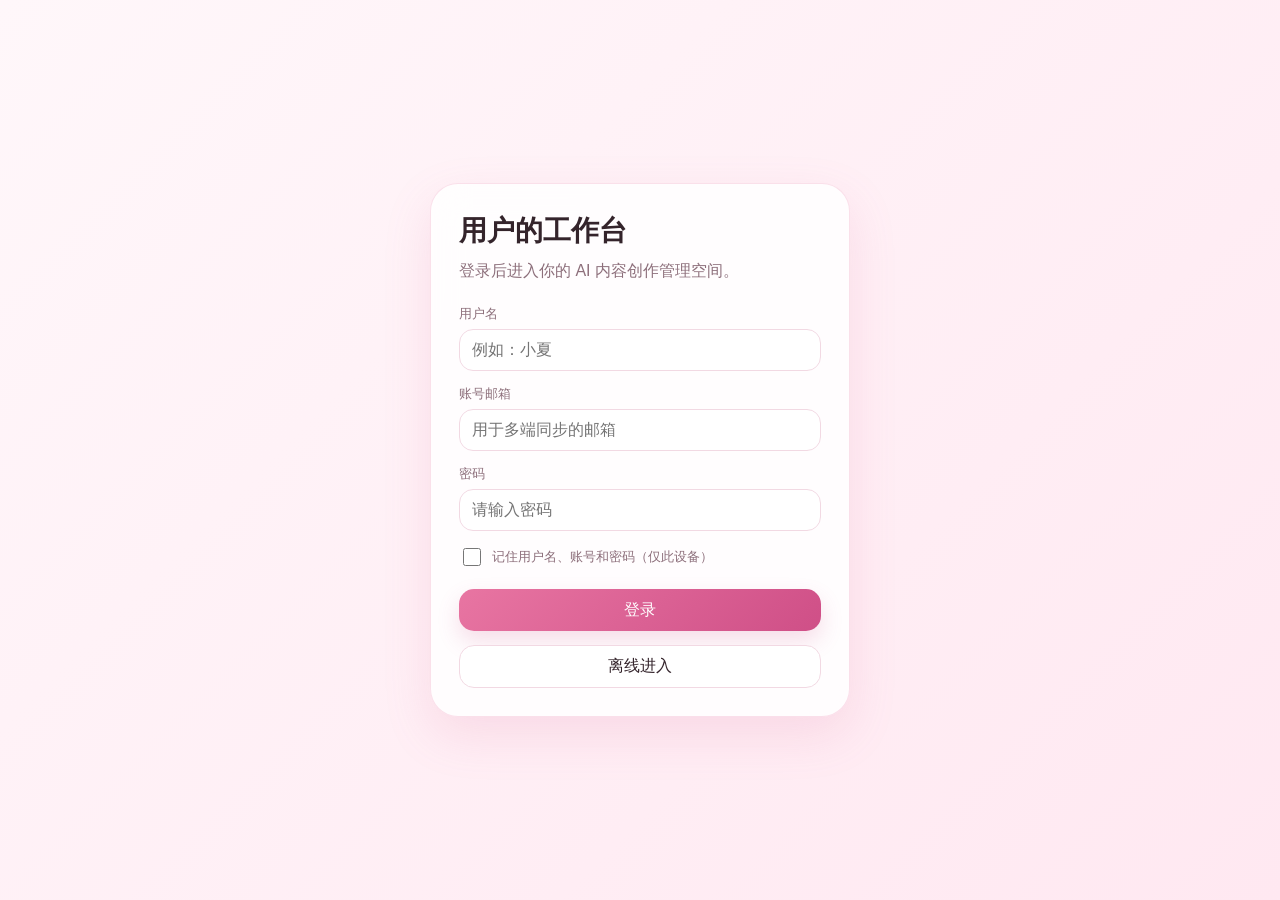
==== AI-Bloger-Mobile-Offline.html @ e4531d2a "Update hero section" ====
<!doctype html>
<html lang="zh-CN">
<head>
  <meta charset="utf-8" />
  <meta name="viewport" content="width=device-width, initial-scale=1" />
  <title>用户的工作台</title>
  <style>
    :root {
      --bg: #fff7fa;
      --panel: #ffffff;
      --ink: #34242b;
      --muted: #8d6f7b;
      --line: #f2d9e3;
      --brand: #e875a2;
      --brand-strong: #cf4f87;
      --soft: #fff0f6;
      --soft-2: #fff8fb;
      --gold: #b98131;
      --shadow: 0 18px 48px rgba(214, 101, 145, .15);
      --radius: 18px;
    }

    * { box-sizing: border-box; }

    body {
      margin: 0;
      min-height: 100vh;
      font-family: -apple-system, BlinkMacSystemFont, "Segoe UI", "PingFang SC", "Microsoft YaHei", sans-serif;
      color: var(--ink);
      background:
        radial-gradient(circle at top left, #ffe1ee 0, transparent 30%),
        linear-gradient(180deg, #fffafc 0%, var(--bg) 100%);
    }

    button, input, textarea, select { font: inherit; }
    button { border: 0; cursor: pointer; }

    .login-screen {
      position: fixed;
      inset: 0;
      z-index: 20;
      display: none;
      place-items: center;
      padding: 20px;
      background: linear-gradient(135deg, #fff7fa, #ffe8f1);
    }

    .login-screen.active { display: grid; }

    .login-card {
      width: min(420px, 100%);
      padding: 28px;
      border: 1px solid rgba(232, 117, 162, .22);
      border-radius: 28px;
      background: rgba(255,255,255,.86);
      box-shadow: var(--shadow);
      backdrop-filter: blur(18px);
    }

    .login-card h1 {
      margin: 0;
      font-size: 28px;
      letter-spacing: 0;
    }

    .login-card p {
      margin: 8px 0 22px;
      color: var(--muted);
      line-height: 1.6;
    }

    .login-form {
      display: grid;
      gap: 14px;
    }

    .app {
      display: grid;
      grid-template-columns: 280px minmax(0, 1fr);
      min-height: 100vh;
    }

    .sidebar {
      position: sticky;
      top: 0;
      height: 100vh;
      padding: 20px 16px;
      background: rgba(255, 255, 255, .86);
      border-right: 1px solid var(--line);
      box-shadow: 12px 0 36px rgba(232, 117, 162, .08);
      display: flex;
      flex-direction: column;
      gap: 18px;
      backdrop-filter: blur(18px);
      z-index: 10;
    }

    .brand {
      padding: 8px 8px 16px;
      border-bottom: 1px solid var(--line);
    }

    .brand h1 {
      margin: 0;
      font-size: 24px;
      line-height: 1.2;
      letter-spacing: 0;
    }

    .brand p {
      margin: 8px 0 0;
      color: var(--muted);
      font-size: 13px;
      line-height: 1.55;
    }

    .mobile-top {
      display: none;
      align-items: center;
      justify-content: space-between;
      gap: 12px;
      padding: 12px 14px;
      border-bottom: 1px solid var(--line);
      background: rgba(255,255,255,.88);
      position: sticky;
      top: 0;
      z-index: 9;
      backdrop-filter: blur(16px);
    }

    .menu-btn {
      width: 42px;
      height: 42px;
      border-radius: 14px;
      background: var(--soft);
      color: var(--brand-strong);
      border: 1px solid var(--line);
      font-size: 20px;
    }

    .nav {
      display: grid;
      gap: 7px;
    }

    .nav button {
      width: 100%;
      min-height: 46px;
      display: grid;
      grid-template-columns: 30px 1fr;
      align-items: center;
      gap: 9px;
      padding: 10px 12px;
      border-radius: 16px;
      background: transparent;
      color: #7a5d68;
      text-align: left;
    }

    .nav button:hover,
    .nav button.active {
      background: #ffeaf3;
      color: var(--brand-strong);
    }

    .icon {
      width: 30px;
      height: 30px;
      display: grid;
      place-items: center;
      border-radius: 12px;
      background: #fff2f7;
      color: var(--brand-strong);
      font-size: 15px;
    }

    .user-panel {
      margin-top: auto;
      padding: 14px;
      border: 1px solid var(--line);
      border-radius: var(--radius);
      background: #fff8fb;
      display: grid;
      gap: 10px;
    }

    .user-name {
      font-weight: 700;
      overflow-wrap: anywhere;
    }

    .user-role {
      color: var(--muted);
      font-size: 12px;
    }

    main {
      min-width: 0;
      padding: 26px;
    }

    .topbar {
      display: flex;
      align-items: center;
      justify-content: space-between;
      gap: 16px;
      margin-bottom: 20px;
    }

    .title h2 {
      margin: 0;
      font-size: 30px;
      line-height: 1.15;
      letter-spacing: 0;
    }

    .title p {
      margin: 8px 0 0;
      color: var(--muted);
      line-height: 1.5;
    }

    .actions {
      display: flex;
      flex-wrap: wrap;
      gap: 8px;
      justify-content: flex-end;
    }

    .btn {
      min-height: 42px;
      padding: 10px 14px;
      border-radius: 15px;
      background: linear-gradient(135deg, var(--brand), var(--brand-strong));
      color: #fff;
      display: inline-flex;
      align-items: center;
      justify-content: center;
      gap: 8px;
      white-space: nowrap;
      box-shadow: 0 10px 22px rgba(207, 79, 135, .18);
    }

    .btn.secondary {
      background: var(--panel);
      color: var(--ink);
      border: 1px solid var(--line);
      box-shadow: none;
    }

    .btn.syncing::before {
      content: "";
      width: 14px;
      height: 14px;
      border: 2px solid rgba(255,255,255,.55);
      border-top-color: #fff;
      border-radius: 50%;
      animation: spin .8s linear infinite;
    }

    @keyframes spin { to { transform: rotate(360deg); } }

    .sync-note {
      color: var(--muted);
      font-size: 12px;
      min-height: 18px;
      width: 100%;
      text-align: right;
    }

    .section { display: none; }
    .section.active { display: block; }

    .grid { display: grid; gap: 16px; }
    .grid.two { grid-template-columns: repeat(2, minmax(0, 1fr)); }
    .grid.three { grid-template-columns: repeat(3, minmax(0, 1fr)); }

    .card {
      background: rgba(255,255,255,.92);
      border: 1px solid var(--line);
      border-radius: var(--radius);
      box-shadow: var(--shadow);
      padding: 18px;
    }

    .card h3 {
      margin: 0 0 14px;
      font-size: 18px;
      line-height: 1.25;
      letter-spacing: 0;
    }

    .tabs {
      display: flex;
      flex-wrap: wrap;
      gap: 8px;
      margin-bottom: 14px;
    }

    .tab {
      min-height: 38px;
      padding: 8px 14px;
      border-radius: 999px;
      background: #fff;
      border: 1px solid var(--line);
      color: var(--muted);
    }

    .tab.active {
      background: #ffe6f0;
      color: var(--brand-strong);
      border-color: #f4bad1;
    }

    label {
      display: block;
      color: var(--muted);
      font-size: 13px;
      margin-bottom: 6px;
    }

    input, textarea, select {
      width: 100%;
      border: 1px solid var(--line);
      border-radius: 14px;
      background: #fff;
      color: var(--ink);
      padding: 11px 12px;
      outline: none;
    }

    textarea {
      min-height: 126px;
      resize: vertical;
      line-height: 1.55;
    }

    input:focus, textarea:focus, select:focus {
      border-color: #e889af;
      box-shadow: 0 0 0 4px rgba(232,117,162,.14);
    }

    .form-row {
      display: grid;
      grid-template-columns: minmax(0, 1.4fr) 150px auto;
      gap: 10px;
      align-items: end;
      margin-bottom: 12px;
    }

    .list {
      display: grid;
      gap: 10px;
      margin-top: 12px;
    }

    .item {
      display: grid;
      grid-template-columns: minmax(0, 1fr) auto auto;
      gap: 10px;
      align-items: center;
      padding: 13px;
      border: 1px solid var(--line);
      border-radius: 16px;
      background: #fff;
    }

    .item strong {
      display: block;
      overflow-wrap: anywhere;
      line-height: 1.35;
    }

    .meta {
      margin-top: 5px;
      color: var(--muted);
      font-size: 12px;
      line-height: 1.45;
      overflow-wrap: anywhere;
    }

    .badge {
      display: inline-flex;
      align-items: center;
      min-height: 28px;
      padding: 5px 10px;
      border-radius: 999px;
      background: var(--soft);
      color: var(--brand-strong);
      font-size: 12px;
      white-space: nowrap;
    }

    .badge.gold {
      background: #fff6e4;
      color: var(--gold);
    }

    .mini {
      width: 36px;
      height: 36px;
      border-radius: 13px;
      background: #fff4f8;
      color: var(--brand-strong);
      border: 1px solid var(--line);
    }

    .idea-board {
      display: grid;
      grid-template-columns: 1.1fr .9fr;
      gap: 16px;
    }

    .source-grid {
      display: grid;
      grid-template-columns: repeat(4, minmax(0, 1fr));
      gap: 10px;
    }

    .source-grid .field-wide { grid-column: span 2; }

    .empty {
      padding: 18px;
      border: 1px dashed #edbad0;
      border-radius: 16px;
      color: var(--muted);
      background: #fffafd;
      text-align: center;
      line-height: 1.5;
    }

    .stats {
      display: grid;
      grid-template-columns: repeat(4, minmax(0, 1fr));
      gap: 12px;
      margin-bottom: 16px;
    }

    .stat {
      padding: 16px;
      border-radius: var(--radius);
      background: #fff;
      border: 1px solid var(--line);
      box-shadow: 0 10px 24px rgba(232, 117, 162, .09);
    }

    .stat b {
      display: block;
      font-size: 28px;
      line-height: 1;
      margin-bottom: 7px;
      color: var(--brand-strong);
    }

    .stat span {
      color: var(--muted);
      font-size: 13px;
    }

    .hidden-file { display: none; }
    .overlay { display: none; }

    .editor-actions {
      display: flex;
      gap: 10px;
      align-items: end;
      margin-top: 10px;
      flex-wrap: wrap;
    }

    .editor-actions > div { min-width: 180px; flex: 1; }
    .editor-actions .btn { flex: 0 0 auto; }

    .history-panel {
      margin-top: 14px;
      padding-top: 14px;
      border-top: 1px solid var(--line);
    }

    .history-panel summary {
      cursor: pointer;
      color: var(--brand-strong);
      font-weight: 700;
    }

    .history-content {
      margin-top: 10px;
      white-space: pre-wrap;
      color: var(--ink);
      line-height: 1.55;
    }

    .remember-row {
      display: flex;
      align-items: center;
      gap: 8px;
      color: var(--muted);
      font-size: 13px;
    }

    .remember-row input { width: 18px; height: 18px; }

    @media (max-width: 920px) {
      .app { display: block; }
      .mobile-top { display: flex; }
      .sidebar {
        position: fixed;
        left: 0;
        top: 0;
        width: min(320px, 86vw);
        transform: translateX(-105%);
        transition: transform .22s ease;
      }
      body.nav-open .sidebar { transform: translateX(0); }
      .overlay {
        display: none;
        position: fixed;
        inset: 0;
        background: rgba(52,36,43,.24);
        z-index: 8;
      }
      body.nav-open .overlay { display: block; }
      main { padding: 18px 14px 30px; }
      .topbar, .idea-board { display: grid; }
      .actions { justify-content: start; }
      .sync-note { text-align: left; }
      .grid.two, .grid.three, .stats, .source-grid { grid-template-columns: 1fr; }
      .source-grid .field-wide { grid-column: auto; }
      .form-row { grid-template-columns: 1fr; }
      .item { grid-template-columns: 1fr; }
      .title h2 { font-size: 25px; }
    }
  </style>
</head>
<body>
  <div class="login-screen" id="loginScreen">
    <form class="login-card" id="loginForm">
      <h1>用户的工作台</h1>
      <p>登录后进入你的 AI 内容创作管理空间。</p>
      <div class="login-form">
        <div><label for="loginName">用户名</label><input id="loginName" required placeholder="例如：小夏" /></div>
        <div><label for="loginAccount">账号邮箱</label><input id="loginAccount" type="email" required placeholder="用于多端同步的邮箱" /></div>
        <div><label for="loginPassword">密码</label><input id="loginPassword" type="password" required placeholder="请输入密码" /></div>
        <label class="remember-row"><input id="rememberLogin" type="checkbox" />记住用户名、账号和密码（仅此设备）</label>
        <button class="btn" type="submit">登录</button>
        <button class="btn secondary" id="offlineLoginBtn" type="button">离线进入</button>
      </div>
    </form>
  </div>

  <div class="mobile-top">
    <button class="menu-btn" id="menuBtn" aria-label="打开菜单">☰</button>
    <strong>用户的工作台</strong>
    <button class="btn secondary" id="mobileSyncBtn">同步</button>
  </div>
  <div class="overlay" id="overlay"></div>

  <div class="app">
    <aside class="sidebar">
      <div class="brand">
        <h1>用户的工作台</h1>
        <p>选题、计划、写作、复盘和技能沉淀，集中在一个清爽空间。</p>
      </div>
      <nav class="nav" aria-label="主菜单">
        <button class="active" data-section="dashboard"><span class="icon">⌂</span><span>今日总览</span></button>
        <button data-section="plan"><span class="icon">✓</span><span>任务计划</span></button>
        <button data-section="skills"><span class="icon">◇</span><span>Skills 管理</span></button>
        <button data-section="admin"><span class="icon">⚙</span><span>后台管理</span></button>
        <button data-section="entries"><span class="icon">↗</span><span>全部入口</span></button>
        <button data-section="topics"><span class="icon">◎</span><span>选题合集库</span></button>
        <button data-section="studio"><span class="icon">✎</span><span>写作室</span></button>
        <button data-section="review"><span class="icon">↺</span><span>经验复盘</span></button>
      </nav>
      <div class="user-panel">
        <div>
          <div class="user-name" id="sidebarUserName">用户</div>
          <div class="user-role">用户</div>
        </div>
        <button class="btn secondary" id="logoutBtn">退出登录</button>
      </div>
    </aside>

    <main>
      <div class="topbar">
        <div class="title">
          <h2 id="page-title">今日总览</h2>
          <p id="page-subtitle">你的 AI 内容生产指挥台：从灵感到发布，再到复盘。</p>
        </div>
        <div class="actions">
          <button class="btn" id="syncBtn">同步</button>
          <button class="btn secondary" id="exportBtn">导出数据</button>
          <button class="btn secondary" id="importBtn">导入数据</button>
          <input class="hidden-file" id="importFile" type="file" accept="application/json" />
          <div class="sync-note" id="syncNote"></div>
        </div>
      </div>

      <section class="section active" id="dashboard">
        <div class="stats">
          <div class="stat"><b id="statTasks">0</b><span>任务</span></div>
          <div class="stat"><b id="statTopics">0</b><span>选题</span></div>
          <div class="stat"><b id="statSkills">0</b><span>Skills</span></div>
          <div class="stat"><b id="statEntries">0</b><span>入口</span></div>
        </div>
        <div class="grid two">
          <div class="card">
            <h3>今天先抓什么</h3>
            <textarea data-store="todayFocus" placeholder="例如：刷 X / Reddit / YouTube 的 AI 爆款，筛 3 个中文化角度，写 1 条短视频脚本。"></textarea>
            <div class="editor-actions"><div><label for="todayFocusDate">日期</label><input id="todayFocusDate" type="date" /></div><button class="btn" data-save-history="todayFocus">保存今日记录</button></div>
            <div class="history-panel"><strong>历史记录</strong><div class="list" id="todayFocusHistory"></div></div>
          </div>
          <div class="card">
            <h3>新增入口模块</h3>
            <div class="list">
              <div class="item"><strong>素材版权与来源记录</strong><span class="badge">已加入</span></div>
              <div class="item"><strong>发布日历与平台适配</strong><span class="badge">已加入</span></div>
              <div class="item"><strong>账号数据看板</strong><span class="badge">已加入</span></div>
              <div class="item"><strong>Prompt / 模板库</strong><span class="badge gold">已加入</span></div>
              <div class="item"><strong>选题评分机制</strong><span class="badge gold">已加入</span></div>
            </div>
          </div>
        </div>
      </section>

      <section class="section" id="plan">
        <div class="tabs" data-tabs="planTabs">
          <button class="tab active" data-tab="plans">我的计划</button>
          <button class="tab" data-tab="tasks">任务管理</button>
        </div>
        <div data-tab-panel="plans">
          <div class="grid three">
            <div class="card"><h3>日计划</h3><textarea data-store="planDay" placeholder="今天必须完成的 1-3 件事"></textarea><div class="editor-actions"><div><label>计划日期</label><input id="planDayDate" type="date" /></div><button class="btn" data-save-history="planDay">保存</button></div></div>
            <div class="card"><h3>周计划</h3><textarea data-store="planWeek" placeholder="本周选题、拍摄、发布、复盘安排"></textarea><div class="editor-actions"><div><label>开始日期</label><input id="planWeekStart" type="date" /></div><div><label>结束日期</label><input id="planWeekEnd" type="date" /></div><button class="btn" data-save-history="planWeek">保存</button></div></div>
            <div class="card"><h3>月计划</h3><textarea data-store="planMonth" placeholder="本月内容主题、增长目标、学习目标"></textarea><div class="editor-actions"><div><label>计划月份</label><input id="planMonthDate" type="month" /></div><button class="btn" data-save-history="planMonth">保存</button></div></div>
            <div class="card"><h3>季度计划</h3><textarea data-store="planQuarter" placeholder="季度栏目、商业化、能力建设"></textarea><div class="editor-actions"><div><label>开始日期</label><input id="planQuarterStart" type="date" /></div><div><label>结束日期</label><input id="planQuarterEnd" type="date" /></div><button class="btn" data-save-history="planQuarter">保存</button></div></div>
            <div class="card"><h3>年计划</h3><textarea data-store="planYear" placeholder="年度定位、作品数量、账号目标"></textarea><div class="editor-actions"><div><label>计划年份</label><input id="planYearDate" type="number" min="2020" max="2100" /></div><button class="btn" data-save-history="planYear">保存</button></div></div>
          </div>
          <div class="card" style="margin-top:16px"><h3>计划历史记录</h3><div class="list" id="planHistory"></div></div>
        </div>
        <div data-tab-panel="tasks" hidden>
          <div class="card">
            <h3>新增任务</h3>
            <div class="form-row">
              <div><label for="taskText">任务内容</label><input id="taskText" placeholder="例如：整理 Claude Code 爆款视频的中文脚本" /></div>
              <div><label for="taskStatus">状态</label><select id="taskStatus"><option>待办</option><option>进行中</option><option>已完成</option></select></div>
              <button class="btn" id="addTask">添加</button>
            </div>
            <div class="list" id="taskList"></div>
          </div>
        </div>
      </section>

      <section class="section" id="skills">
        <div class="card">
          <h3>Skills 管理</h3>
          <div class="form-row">
            <div><label for="skillName">Skill 名称</label><input id="skillName" placeholder="例如：爆款选题分析 Skill" /></div>
            <div><label for="skillType">来源</label><select id="skillType"><option>自制</option><option>他人</option><option>待研究</option></select></div>
            <button class="btn" id="addSkill">记录</button>
          </div>
          <textarea id="skillNote" placeholder="用途、触发场景、链接、版本、需要改进的地方"></textarea>
          <div class="list" id="skillList"></div>
        </div>
      </section>

      <section class="section" id="admin">
        <div class="grid two">
          <div class="card"><h3>后台管理</h3><textarea data-store="adminNotes" placeholder="账号定位、栏目结构、SOP、团队分工、素材路径、常用工具等。"></textarea><div class="editor-actions"><div><label>记录日期</label><input id="adminNotesDate" type="date" /></div><button class="btn" data-save-history="adminNotes">保存记录</button></div></div>
          <div class="card"><h3>平台档案</h3><textarea data-store="platformProfile" placeholder="抖音：标题风格、封面规则、发布时间；小红书：笔记结构、标签、评论区策略。"></textarea><div class="editor-actions"><div><label>记录日期</label><input id="platformProfileDate" type="date" /></div><button class="btn" data-save-history="platformProfile">保存记录</button></div></div>
        </div>
        <div class="card" style="margin-top:16px"><h3>后台管理历史</h3><div class="list" id="adminHistory"></div></div>
      </section>

      <section class="section" id="entries">
        <div class="card">
          <h3>全部入口</h3>
          <div class="form-row">
            <div><label for="entryName">入口名称</label><input id="entryName" placeholder="例如：YouTube 选题池" /></div>
            <div><label for="entryUrl">链接或位置</label><input id="entryUrl" placeholder="https:// 或本地路径" /></div>
            <button class="btn" id="addEntry">添加</button>
          </div>
          <div class="list" id="entryList"></div>
        </div>
      </section>

      <section class="section" id="topics">
        <div class="card">
          <h3>选题合集库</h3>
          <div class="source-grid">
            <div><label for="topicPlatform">平台</label><select id="topicPlatform"><option>X</option><option>Reddit</option><option>YouTube</option><option>其他</option></select></div>
            <div class="field-wide"><label for="topicTitle">选题标题</label><input id="topicTitle" placeholder="例如：某 AI Agent 工具爆火的真实原因" /></div>
            <div><label for="topicHeat">热度</label><select id="topicHeat"><option>高</option><option>中</option><option>低</option></select></div>
            <div class="field-wide"><label for="topicLink">来源链接</label><input id="topicLink" placeholder="原视频、帖子或评论区链接" /></div>
            <div class="field-wide"><label for="topicAngle">中文化角度</label><input id="topicAngle" placeholder="给中文用户的解释、案例或观点" /></div>
          </div>
          <div style="margin-top:12px"><button class="btn" id="addTopic">收入选题库</button></div>
          <div class="list" id="topicList"></div>
        </div>
      </section>

      <section class="section" id="studio">
        <div class="idea-board">
          <div class="card"><h3>写作室</h3><textarea data-store="writingRoom" placeholder="写下你的观点、脚本草稿、标题、开头 3 秒钩子、评论区引导。"></textarea><div class="editor-actions"><div><label>标题</label><input id="writingRoomTitle" placeholder="这篇内容的标题" /></div><div><label>日期</label><input id="writingRoomDate" type="date" /></div><button class="btn" data-save-history="writingRoom">保存文章</button></div></div>
          <div class="card"><h3>脚本结构</h3><textarea data-store="scriptTemplate" placeholder="钩子：&#10;背景：&#10;核心解释：&#10;中文用户案例：&#10;结尾行动："></textarea><div class="editor-actions"><div><label>标题</label><input id="scriptTemplateTitle" placeholder="脚本名称" /></div><div><label>日期</label><input id="scriptTemplateDate" type="date" /></div><button class="btn" data-save-history="scriptTemplate">保存脚本</button></div></div>
        </div>
        <div class="card" style="margin-top:16px"><h3>写作历史</h3><div class="list" id="studioHistory"></div></div>
      </section>

      <section class="section" id="review">
        <div class="grid two">
          <div class="card"><h3>经验复盘</h3><textarea data-store="reviewNotes" placeholder="哪些选题爆了？为什么？哪些翻译/改写方式更适合中文平台？"></textarea></div>
          <div class="card"><h3>下次优化</h3><textarea data-store="nextActions" placeholder="保留什么、停止什么、尝试什么。"></textarea></div>
        </div>
      </section>
    </main>
  </div>

  <script>
    const STORAGE_KEY = "ai_creator_workbench_v2";
    const OLD_STORAGE_KEY = "ai_creator_workbench_v1";
    const REMEMBER_LOGIN_KEY = "ai_creator_workbench_login";
    const SUPABASE_URL = "https://luqvozkjtutrrjyseuoe.supabase.co";
    const SUPABASE_ANON_KEY = "eyJhbGciOiJIUzI1NiIsInR5cCI6IkpXVCJ9.eyJpc3MiOiJzdXBhYmFzZSIsInJlZiI6Imx1cXZvemtqdHV0cnJqeXNldW9lIiwicm9sZSI6ImFub24iLCJpYXQiOjE3ODI5MjE3MjcsImV4cCI6MjA5ODQ5NzcyN30.HwnqOriQun1J7sNVPqkiCSJdsBqUh-AVgHml-hWjWd0";
    const SUPABASE_TABLE = "workbench_sync";
    const defaultEntries = [
      { name: "素材版权与来源记录", url: "入口：记录原始链接、作者、发布时间、授权状态" },
      { name: "发布日历与平台适配", url: "入口：管理抖音 / 小红书标题、封面、标签、发布时间" },
      { name: "账号数据看板", url: "入口：记录播放、完播、点赞、收藏、评论、转粉" },
      { name: "Prompt / 模板库", url: "入口：沉淀翻译、总结、脚本、标题、评论区模板" },
      { name: "选题评分机制", url: "入口：按热度、时效、中文价值、可视化难度评分" }
    ];
    const initialState = {
      user: null,
      lists: { tasks: [], skills: [], entries: [], topics: [], history: [] },
      fields: {}
    };
    let state = loadState();
    seedDefaultEntries();

    const pageMeta = {
      dashboard: ["今日总览", "你的 AI 内容生产指挥台：从灵感到发布，再到复盘。"],
      plan: ["任务计划", "拆解日、周、月、季度、年度目标，并跟踪每条任务状态。"],
      skills: ["Skills 管理", "记录自制和外部 Skills，沉淀你的个人 AI 工作流。"],
      admin: ["后台管理", "管理账号定位、平台档案、SOP 和常用后台信息。"],
      entries: ["全部入口", "把未来新增页面、工具、资料入口集中归档。"],
      topics: ["选题合集库", "收集 X、Reddit、YouTube 上的 AI 爆款内容和中文化角度。"],
      studio: ["写作室", "放下你的想法、脚本、标题和短视频表达结构。"],
      review: ["经验复盘", "把发布后的数据、经验和下一步动作沉淀下来。"]
    };

    function loadState() {
      try {
        const next = JSON.parse(localStorage.getItem(STORAGE_KEY) || localStorage.getItem(OLD_STORAGE_KEY));
        return normalizeState(next || structuredClone(initialState));
      } catch {
        return structuredClone(initialState);
      }
    }

    function normalizeState(next) {
      return {
        user: next.user || null,
        lists: {
          tasks: next.lists?.tasks || [],
          skills: next.lists?.skills || [],
          entries: next.lists?.entries || [],
          topics: next.lists?.topics || [],
          history: next.lists?.history || []
        },
        fields: next.fields || {}
      };
    }

    function saveState() {
      localStorage.setItem(STORAGE_KEY, JSON.stringify(state));
      renderStats();
    }

    function seedDefaultEntries() {
      const existing = new Set(state.lists.entries.map(item => item.name));
      defaultEntries.forEach(item => {
        if (!existing.has(item.name)) {
          state.lists.entries.push({ id: crypto.randomUUID(), createdAt: "系统默认入口", ...item, pinned: true });
        }
      });
      saveState();
    }

    function stamp() {
      return new Date().toLocaleString("zh-CN", { hour12: false });
    }

    function escapeHtml(value) {
      return String(value || "").replace(/[&<>"']/g, char => ({
        "&": "&amp;", "<": "&lt;", ">": "&gt;", '"': "&quot;", "'": "&#039;"
      }[char]));
    }

    async function sha256(value) {
      const bytes = new TextEncoder().encode(value);
      const hashBuffer = await crypto.subtle.digest("SHA-256", bytes);
      return Array.from(new Uint8Array(hashBuffer)).map(byte => byte.toString(16).padStart(2, "0")).join("");
    }

    function cloudConfigured() {
      return Boolean(SUPABASE_URL && SUPABASE_ANON_KEY && !SUPABASE_URL.includes("你的") && !SUPABASE_ANON_KEY.includes("你的"));
    }

    function cloudHeaders(extra = {}, accessToken = state.user?.accessToken) {
      return {
        apikey: SUPABASE_ANON_KEY,
        Authorization: `Bearer ${accessToken || SUPABASE_ANON_KEY}`,
        "Content-Type": "application/json",
        ...extra
      };
    }

    function setSyncLoading(isLoading, text) {
      const syncButtons = [document.getElementById("syncBtn"), document.getElementById("mobileSyncBtn")];
      syncButtons.forEach(item => item.classList.toggle("syncing", isLoading));
      document.getElementById("syncNote").textContent = text || "";
    }

    function supabaseBaseUrl() {
      return SUPABASE_URL.replace(/\/(?:rest|auth)\/v1\/?$/i, "").replace(/\/$/, "");
    }

    function syncUrl(query = "") {
      return `${supabaseBaseUrl()}/rest/v1/${SUPABASE_TABLE}${query}`;
    }

    function authUrl(path) {
      return `${supabaseBaseUrl()}/auth/v1/${path}`;
    }

    async function authenticateUser(name, account, password) {
      const email = account.trim();
      const signIn = await fetch(authUrl("token?grant_type=password"), {
        method: "POST",
        headers: cloudHeaders({}, SUPABASE_ANON_KEY),
        body: JSON.stringify({ email, password })
      });
      if (signIn.ok) return await signIn.json();

      const signUp = await fetch(authUrl("signup"), {
        method: "POST",
        headers: cloudHeaders({}, SUPABASE_ANON_KEY),
        body: JSON.stringify({ email, password, data: { name } })
      });
      if (!signUp.ok) throw new Error(await signUp.text());
      const created = await signUp.json();
      if (created.access_token) return created;
      throw new Error("账号已创建，但 Supabase 当前要求邮箱验证。请验证邮箱后重新登录，或在 Supabase 关闭 Confirm email。");
    }

    async function pullCloudData(options = {}) {
      if (!cloudConfigured()) {
        setSyncLoading(false, "云端未配置：请先在 HTML 中填写 Supabase URL 和 anon key");
        return false;
      }
      if (!state.user?.userId || !state.user?.accessToken) {
        setSyncLoading(false, "请用账号和密码重新登录后再同步");
        return false;
      }
      if (!options.silent) setSyncLoading(true, "正在从云端读取...");
      try {
        const response = await fetch(syncUrl(`?user_id=eq.${encodeURIComponent(state.user.userId)}&select=data,updated_at&limit=1`), {
          headers: cloudHeaders()
        });
        if (!response.ok) throw new Error(await response.text());
        const rows = await response.json();
        if (rows.length && rows[0].data) {
          const currentUser = state.user;
          state = normalizeState(rows[0].data);
          state.user = currentUser;
          seedDefaultEntries();
          saveState();
          document.querySelectorAll("[data-store]").forEach(field => { field.value = state.fields[field.dataset.store] || ""; });
          renderAllLists();
          renderUser();
          setSyncLoading(false, `已读取云端数据：${stamp()}`);
          return true;
        }
        setSyncLoading(false, "云端暂无数据，先在本机编辑后点击同步");
        return false;
      } catch (error) {
        setSyncLoading(false, "云端读取失败，请检查 Supabase 配置和网络");
        console.error(error);
        return false;
      }
    }

    async function pushCloudData() {
      if (!cloudConfigured()) {
        setSyncLoading(false, "云端未配置：请先在 HTML 中填写 Supabase URL 和 anon key");
        return false;
      }
      if (!state.user?.userId || !state.user?.accessToken) {
        setSyncLoading(false, "请用账号和密码重新登录后再同步");
        return false;
      }
      setSyncLoading(true, "正在同步到云端...");
      try {
        const payload = {
          user_id: state.user.userId,
          account: state.user.account,
          user_name: state.user.name,
          data: state,
          updated_at: new Date().toISOString()
        };
        const response = await fetch(syncUrl(), {
          method: "POST",
          headers: cloudHeaders({ Prefer: "resolution=merge-duplicates,return=minimal" }),
          body: JSON.stringify(payload)
        });
        if (!response.ok) throw new Error(await response.text());
        setSyncLoading(false, `已同步到云端：${stamp()}`);
        return true;
      } catch (error) {
        setSyncLoading(false, "云端同步失败，请检查 Supabase 配置和数据表");
        console.error(error);
        return false;
      }
    }

    function bindLogin() {
      const loginScreen = document.getElementById("loginScreen");
      try {
        const remembered = JSON.parse(localStorage.getItem(REMEMBER_LOGIN_KEY) || "null");
        if (remembered) {
          document.getElementById("loginName").value = remembered.name || "";
          document.getElementById("loginAccount").value = remembered.account || "";
          document.getElementById("loginPassword").value = remembered.password || "";
          document.getElementById("rememberLogin").checked = true;
        }
      } catch {}
      if (!state.user) loginScreen.classList.add("active");
      document.getElementById("loginForm").addEventListener("submit", async event => {
        event.preventDefault();
        const name = document.getElementById("loginName").value.trim();
        const account = document.getElementById("loginAccount").value.trim();
        const password = document.getElementById("loginPassword").value;
        const remember = document.getElementById("rememberLogin").checked;
        if (!cloudConfigured()) {
          setSyncLoading(false, "云端未配置：请先在 HTML 中填写 Supabase URL 和 anon key");
          return;
        }
        setSyncLoading(true, "正在登录云端账号...");
        try {
          const session = await authenticateUser(name, account, password);
          if (remember) {
            localStorage.setItem(REMEMBER_LOGIN_KEY, JSON.stringify({ name, account, password }));
          } else {
            localStorage.removeItem(REMEMBER_LOGIN_KEY);
          }
          state.user = {
            name,
            account,
            userId: session.user.id,
            accessToken: session.access_token,
            refreshToken: session.refresh_token || ""
          };
          saveState();
          renderUser();
          loginScreen.classList.remove("active");
          await pullCloudData();
        } catch (error) {
          setSyncLoading(false, "登录失败：请检查 Supabase 配置、邮箱账号和密码");
          alert(error.message || "登录失败");
          console.error(error);
        }
      });
      document.getElementById("offlineLoginBtn").addEventListener("click", () => {
        const name = document.getElementById("loginName").value.trim() || "用户";
        state.user = { name, account: "离线模式", offline: true };
        saveState();
        renderUser();
        loginScreen.classList.remove("active");
        setSyncLoading(false, "当前为离线模式，数据仅保存在这台设备上");
      });
      document.getElementById("logoutBtn").addEventListener("click", () => {
        state.user = null;
        saveState();
        renderUser();
        loginScreen.classList.add("active");
      });
    }

    function renderUser() {
      document.getElementById("sidebarUserName").textContent = state.user?.name || "用户";
    }

    function bindNavigation() {
      document.querySelectorAll(".nav button").forEach(button => {
        button.addEventListener("click", () => {
          const id = button.dataset.section;
          document.querySelectorAll(".nav button").forEach(item => item.classList.toggle("active", item === button));
          document.querySelectorAll(".section").forEach(section => section.classList.toggle("active", section.id === id));
          document.getElementById("page-title").textContent = pageMeta[id][0];
          document.getElementById("page-subtitle").textContent = pageMeta[id][1];
          document.body.classList.remove("nav-open");
        });
      });
      document.getElementById("menuBtn").addEventListener("click", () => document.body.classList.add("nav-open"));
      document.getElementById("overlay").addEventListener("click", () => document.body.classList.remove("nav-open"));
    }

    function bindTabs() {
      document.querySelectorAll("[data-tabs] .tab").forEach(tab => {
        tab.addEventListener("click", () => {
          const parent = tab.closest("[data-tabs]");
          parent.querySelectorAll(".tab").forEach(item => item.classList.toggle("active", item === tab));
          document.querySelectorAll("[data-tab-panel]").forEach(panel => {
            panel.hidden = panel.dataset.tabPanel !== tab.dataset.tab;
          });
        });
      });
    }

    function bindStoredFields() {
      document.querySelectorAll("[data-store]").forEach(field => {
        field.value = state.fields[field.dataset.store] || "";
        field.addEventListener("input", () => {
          state.fields[field.dataset.store] = field.value;
          saveState();
        });
      });
    }

    const historyConfig = {
      todayFocus: { title: "今天先抓什么", group: "today", dateIds: ["todayFocusDate"] },
      planDay: { title: "日计划", group: "plan", dateIds: ["planDayDate"] },
      planWeek: { title: "周计划", group: "plan", dateIds: ["planWeekStart", "planWeekEnd"] },
      planMonth: { title: "月计划", group: "plan", dateIds: ["planMonthDate"] },
      planQuarter: { title: "季度计划", group: "plan", dateIds: ["planQuarterStart", "planQuarterEnd"] },
      planYear: { title: "年计划", group: "plan", dateIds: ["planYearDate"] },
      adminNotes: { title: "后台管理", group: "admin", dateIds: ["adminNotesDate"] },
      platformProfile: { title: "平台档案", group: "admin", dateIds: ["platformProfileDate"] },
      writingRoom: { title: "写作室", group: "studio", dateIds: ["writingRoomDate"], titleId: "writingRoomTitle" },
      scriptTemplate: { title: "脚本结构", group: "studio", dateIds: ["scriptTemplateDate"], titleId: "scriptTemplateTitle" }
    };

    function localDate() {
      const now = new Date();
      return `${now.getFullYear()}-${String(now.getMonth() + 1).padStart(2, "0")}-${String(now.getDate()).padStart(2, "0")}`;
    }

    function initializeDateFields() {
      document.querySelectorAll('input[type="date"]').forEach(input => { if (!input.value) input.value = localDate(); });
      const month = document.getElementById("planMonthDate");
      if (month && !month.value) month.value = localDate().slice(0, 7);
      const year = document.getElementById("planYearDate");
      if (year && !year.value) year.value = new Date().getFullYear();
    }

    function saveHistory(key) {
      const config = historyConfig[key];
      const content = (state.fields[key] || "").trim();
      if (!content) return alert("请先写下内容再保存。");
      const dates = config.dateIds.map(id => document.getElementById(id)?.value).filter(Boolean);
      if (!dates.length) return alert("请先选择日期。");
      const customTitle = config.titleId ? document.getElementById(config.titleId).value.trim() : "";
      state.lists.history.unshift({
        id: crypto.randomUUID(), key, group: config.group,
        title: customTitle || config.title,
        period: dates.join(" 至 "), content, createdAt: stamp()
      });
      saveState();
      renderHistory();
    }

    function removeHistory(id) {
      state.lists.history = state.lists.history.filter(item => item.id !== id);
      saveState();
      renderHistory();
    }

    function historyMarkup(group) {
      const items = state.lists.history.filter(item => item.group === group);
      return items.length ? items.map(item => `
        <details class="item">
          <summary><strong>${escapeHtml(item.title)}</strong><div class="meta">日期：${escapeHtml(item.period)} · 保存于 ${escapeHtml(item.createdAt)}</div></summary>
          <div class="history-content">${escapeHtml(item.content)}</div>
          <button class="mini" title="删除历史记录" onclick="removeHistory('${item.id}')">×</button>
        </details>`).join("") : `<div class="empty">还没有保存过历史记录。</div>`;
    }

    function renderHistory() {
      document.getElementById("todayFocusHistory").innerHTML = historyMarkup("today");
      document.getElementById("planHistory").innerHTML = historyMarkup("plan");
      document.getElementById("adminHistory").innerHTML = historyMarkup("admin");
      document.getElementById("studioHistory").innerHTML = historyMarkup("studio");
    }

    function bindHistory() {
      document.querySelectorAll("[data-save-history]").forEach(button => {
        button.addEventListener("click", () => saveHistory(button.dataset.saveHistory));
      });
      initializeDateFields();
    }

    function addListItem(listName, item) {
      state.lists[listName].unshift({ id: crypto.randomUUID(), createdAt: stamp(), ...item });
      saveState();
      renderAllLists();
    }

    function removeListItem(listName, id) {
      state.lists[listName] = state.lists[listName].filter(item => item.id !== id);
      seedDefaultEntries();
      saveState();
      renderAllLists();
    }

    function updateTaskStatus(id, status) {
      const task = state.lists.tasks.find(item => item.id === id);
      if (task) task.status = status;
      saveState();
      renderTasks();
    }

    function renderTasks() {
      const target = document.getElementById("taskList");
      const items = state.lists.tasks;
      target.innerHTML = items.length ? items.map(item => `
        <div class="item">
          <div><strong>${escapeHtml(item.text)}</strong><div class="meta">创建于 ${escapeHtml(item.createdAt)}</div></div>
          <select aria-label="任务状态" onchange="updateTaskStatus('${item.id}', this.value)">
            ${["待办", "进行中", "已完成"].map(status => `<option ${status === item.status ? "selected" : ""}>${status}</option>`).join("")}
          </select>
          <button class="mini" title="删除" onclick="removeListItem('tasks','${item.id}')">×</button>
        </div>`).join("") : `<div class="empty">还没有任务，先写下今天最关键的一条。</div>`;
    }

    function renderSkills() {
      const target = document.getElementById("skillList");
      const items = state.lists.skills;
      target.innerHTML = items.length ? items.map(item => `
        <div class="item">
          <div><strong>${escapeHtml(item.name)}</strong><div class="meta">${escapeHtml(item.note || "暂无备注")} · ${escapeHtml(item.createdAt)}</div></div>
          <span class="badge">${escapeHtml(item.type)}</span>
          <button class="mini" title="删除" onclick="removeListItem('skills','${item.id}')">×</button>
        </div>`).join("") : `<div class="empty">记录你自制或收藏的 Skill，之后会变成个人能力库。</div>`;
    }

    function renderEntries() {
      const target = document.getElementById("entryList");
      const items = state.lists.entries;
      target.innerHTML = items.length ? items.map(item => `
        <div class="item">
          <div><strong>${escapeHtml(item.name)}</strong><div class="meta">${escapeHtml(item.url)} · ${escapeHtml(item.createdAt)}</div></div>
          <span class="badge ${item.pinned ? "gold" : ""}">${item.pinned ? "默认入口" : "入口"}</span>
          <button class="mini" title="删除" onclick="removeListItem('entries','${item.id}')">×</button>
        </div>`).join("") : `<div class="empty">这里会成为你所有工具、页面、资料的总目录。</div>`;
    }

    function renderTopics() {
      const target = document.getElementById("topicList");
      const items = state.lists.topics;
      target.innerHTML = items.length ? items.map(item => `
        <div class="item">
          <div>
            <strong>${escapeHtml(item.title)}</strong>
            <div class="meta">${escapeHtml(item.platform)} · 热度 ${escapeHtml(item.heat)} · ${escapeHtml(item.angle || "未写中文化角度")}</div>
            <div class="meta">${escapeHtml(item.link || "未填来源链接")} · ${escapeHtml(item.createdAt)}</div>
          </div>
          <span class="badge gold">${escapeHtml(item.heat)}</span>
          <button class="mini" title="删除" onclick="removeListItem('topics','${item.id}')">×</button>
        </div>`).join("") : `<div class="empty">把 X、Reddit、YouTube 的爆款 AI 内容先收进来，再判断能否中文化。</div>`;
    }

    function renderAllLists() {
      renderTasks();
      renderSkills();
      renderEntries();
      renderTopics();
      renderHistory();
      renderStats();
    }

    function renderStats() {
      document.getElementById("statTasks").textContent = state.lists.tasks.length;
      document.getElementById("statTopics").textContent = state.lists.topics.length;
      document.getElementById("statSkills").textContent = state.lists.skills.length;
      document.getElementById("statEntries").textContent = state.lists.entries.length;
    }

    function bindForms() {
      document.getElementById("addTask").addEventListener("click", () => {
        const text = document.getElementById("taskText").value.trim();
        if (!text) return;
        addListItem("tasks", { text, status: document.getElementById("taskStatus").value });
        document.getElementById("taskText").value = "";
      });
      document.getElementById("addSkill").addEventListener("click", () => {
        const name = document.getElementById("skillName").value.trim();
        if (!name) return;
        addListItem("skills", {
          name,
          type: document.getElementById("skillType").value,
          note: document.getElementById("skillNote").value.trim()
        });
        document.getElementById("skillName").value = "";
        document.getElementById("skillNote").value = "";
      });
      document.getElementById("addEntry").addEventListener("click", () => {
        const name = document.getElementById("entryName").value.trim();
        const url = document.getElementById("entryUrl").value.trim();
        if (!name) return;
        addListItem("entries", { name, url });
        document.getElementById("entryName").value = "";
        document.getElementById("entryUrl").value = "";
      });
      document.getElementById("addTopic").addEventListener("click", () => {
        const title = document.getElementById("topicTitle").value.trim();
        if (!title) return;
        addListItem("topics", {
          platform: document.getElementById("topicPlatform").value,
          title,
          heat: document.getElementById("topicHeat").value,
          link: document.getElementById("topicLink").value.trim(),
          angle: document.getElementById("topicAngle").value.trim()
        });
        ["topicTitle", "topicLink", "topicAngle"].forEach(id => document.getElementById(id).value = "");
      });
    }

    function bindImportExport() {
      document.getElementById("exportBtn").addEventListener("click", () => {
        const blob = new Blob([JSON.stringify(state, null, 2)], { type: "application/json" });
        const link = document.createElement("a");
        link.href = URL.createObjectURL(blob);
        link.download = `user-workbench-${new Date().toISOString().slice(0,10)}.json`;
        link.click();
        URL.revokeObjectURL(link.href);
      });
      document.getElementById("importBtn").addEventListener("click", () => document.getElementById("importFile").click());
      document.getElementById("importFile").addEventListener("change", event => {
        const file = event.target.files[0];
        if (!file) return;
        const reader = new FileReader();
        reader.onload = () => {
          try {
            state = normalizeState(JSON.parse(reader.result));
            seedDefaultEntries();
            saveState();
            document.querySelectorAll("[data-store]").forEach(field => { field.value = state.fields[field.dataset.store] || ""; });
            renderUser();
            renderAllLists();
            alert("导入完成");
          } catch {
            alert("导入失败，请确认文件是本工作台导出的 JSON。");
          }
        };
        reader.readAsText(file);
      });
    }

    function bindSync() {
      const syncButtons = [document.getElementById("syncBtn"), document.getElementById("mobileSyncBtn")];
      syncButtons.forEach(button => {
        button.addEventListener("click", pushCloudData);
      });
    }

    window.removeListItem = removeListItem;
    window.updateTaskStatus = updateTaskStatus;
    window.removeHistory = removeHistory;
    bindLogin();
    bindNavigation();
    bindTabs();
    bindStoredFields();
    bindHistory();
    bindForms();
    bindImportExport();
    bindSync();
    renderUser();
    renderAllLists();
    if (state.user?.userId && state.user?.accessToken) pullCloudData({ silent: true });
  </script>
</body>
</html>
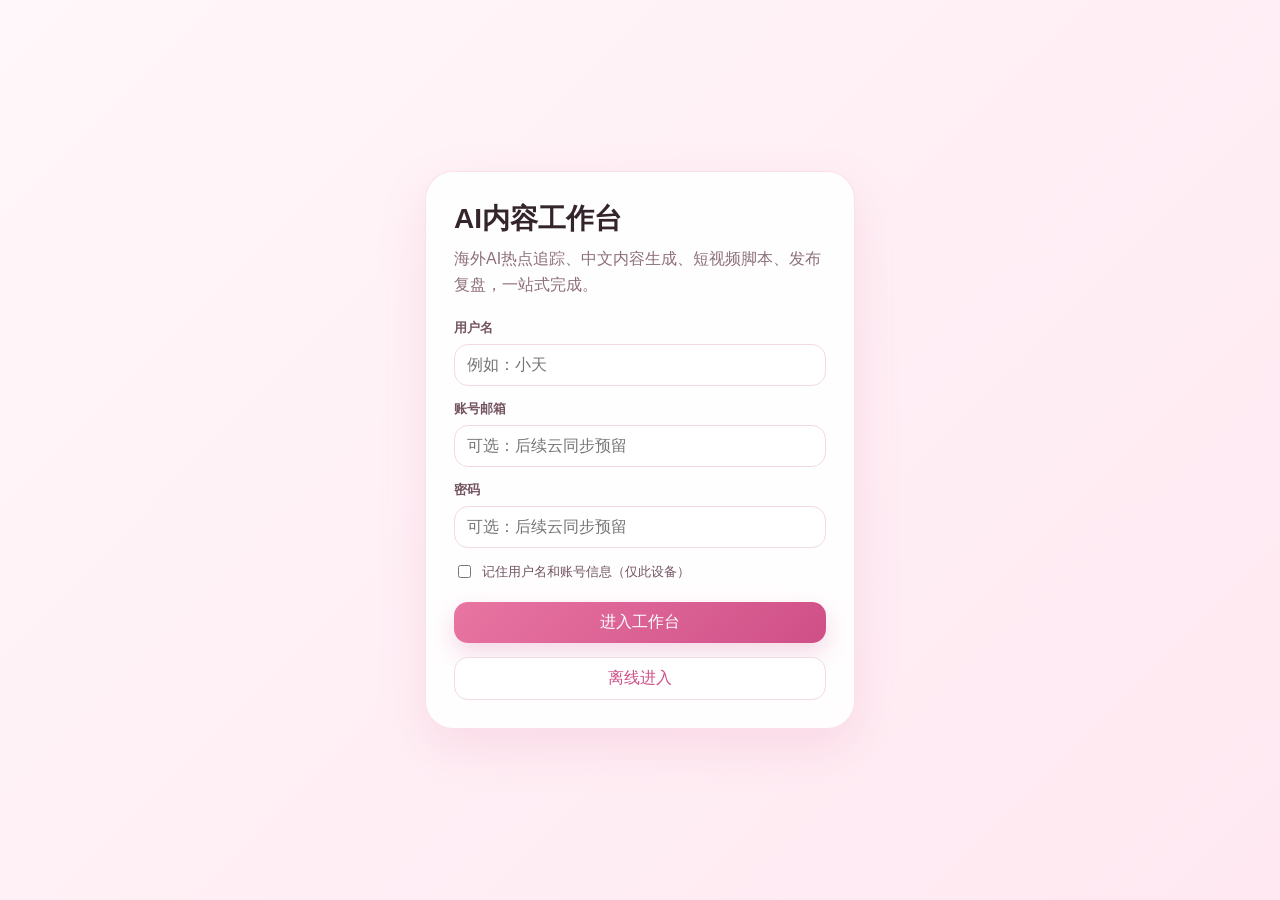
==== commit 4f012324: "Upgrade Bloger to AI content studio V1" ====
--- a/AI-Bloger-Mobile-Offline.html
+++ b/AI-Bloger-Mobile-Offline.html
@@ -3,7 +3,7 @@
 <head>
   <meta charset="utf-8" />
   <meta name="viewport" content="width=device-width, initial-scale=1" />
-  <title>用户的工作台</title>
+  <title>AI内容工作台</title>
   <style>
     :root {
       --bg: #fff7fa;
@@ -16,6 +16,7 @@
       --soft: #fff0f6;
       --soft-2: #fff8fb;
       --gold: #b98131;
+      --green: #2f9b68;
       --shadow: 0 18px 48px rgba(214, 101, 145, .15);
       --radius: 18px;
     }
@@ -34,146 +35,85 @@
 
     button, input, textarea, select { font: inherit; }
     button { border: 0; cursor: pointer; }
+    input, textarea, select {
+      width: 100%;
+      border: 1px solid var(--line);
+      border-radius: 14px;
+      padding: 11px 12px;
+      background: #fff;
+      color: var(--ink);
+      outline: none;
+    }
+    textarea { min-height: 116px; resize: vertical; line-height: 1.6; }
+    label { display: block; margin: 0 0 7px; color: #735461; font-size: 13px; font-weight: 650; }
 
     .login-screen {
       position: fixed;
       inset: 0;
-      z-index: 20;
+      z-index: 30;
       display: none;
       place-items: center;
       padding: 20px;
       background: linear-gradient(135deg, #fff7fa, #ffe8f1);
     }
-
     .login-screen.active { display: grid; }
-
     .login-card {
-      width: min(420px, 100%);
+      width: min(430px, 100%);
       padding: 28px;
       border: 1px solid rgba(232, 117, 162, .22);
       border-radius: 28px;
-      background: rgba(255,255,255,.86);
+      background: rgba(255,255,255,.9);
       box-shadow: var(--shadow);
       backdrop-filter: blur(18px);
     }
-
-    .login-card h1 {
-      margin: 0;
-      font-size: 28px;
-      letter-spacing: 0;
-    }
-
-    .login-card p {
-      margin: 8px 0 22px;
-      color: var(--muted);
-      line-height: 1.6;
-    }
-
-    .login-form {
-      display: grid;
-      gap: 14px;
-    }
+    .login-card h1 { margin: 0; font-size: 28px; }
+    .login-card p { margin: 8px 0 22px; color: var(--muted); line-height: 1.6; }
+    .login-form { display: grid; gap: 14px; }
+    .remember-row { display: flex; gap: 8px; align-items: center; font-weight: 500; }
+    .remember-row input { width: auto; }
 
     .app {
       display: grid;
       grid-template-columns: 280px minmax(0, 1fr);
       min-height: 100vh;
     }
-
     .sidebar {
       position: sticky;
       top: 0;
       height: 100vh;
       padding: 20px 16px;
-      background: rgba(255, 255, 255, .86);
+      background: rgba(255, 255, 255, .88);
       border-right: 1px solid var(--line);
       box-shadow: 12px 0 36px rgba(232, 117, 162, .08);
       display: flex;
       flex-direction: column;
       gap: 18px;
       backdrop-filter: blur(18px);
-      z-index: 10;
-    }
-
-    .brand {
-      padding: 8px 8px 16px;
-      border-bottom: 1px solid var(--line);
-    }
-
-    .brand h1 {
-      margin: 0;
-      font-size: 24px;
-      line-height: 1.2;
-      letter-spacing: 0;
-    }
-
-    .brand p {
-      margin: 8px 0 0;
-      color: var(--muted);
-      font-size: 13px;
-      line-height: 1.55;
-    }
-
-    .mobile-top {
-      display: none;
-      align-items: center;
-      justify-content: space-between;
-      gap: 12px;
-      padding: 12px 14px;
-      border-bottom: 1px solid var(--line);
-      background: rgba(255,255,255,.88);
-      position: sticky;
-      top: 0;
-      z-index: 9;
-      backdrop-filter: blur(16px);
-    }
-
-    .menu-btn {
-      width: 42px;
-      height: 42px;
-      border-radius: 14px;
-      background: var(--soft);
-      color: var(--brand-strong);
-      border: 1px solid var(--line);
-      font-size: 20px;
-    }
-
-    .nav {
-      display: grid;
-      gap: 7px;
-    }
-
+      z-index: 20;
+      overflow-y: auto;
+    }
+    .brand { padding: 8px 8px 16px; border-bottom: 1px solid var(--line); }
+    .brand h1 { margin: 0; font-size: 24px; line-height: 1.2; }
+    .brand p { margin: 8px 0 0; color: var(--muted); font-size: 13px; line-height: 1.55; }
+    .nav { display: grid; gap: 7px; }
     .nav button {
       width: 100%;
-      min-height: 46px;
+      min-height: 44px;
       display: grid;
       grid-template-columns: 30px 1fr;
       align-items: center;
       gap: 9px;
-      padding: 10px 12px;
+      padding: 9px 12px;
       border-radius: 16px;
       background: transparent;
       color: #7a5d68;
       text-align: left;
     }
-
-    .nav button:hover,
-    .nav button.active {
-      background: #ffeaf3;
-      color: var(--brand-strong);
-    }
-
+    .nav button:hover, .nav button.active { background: #ffeaf3; color: var(--brand-strong); }
     .icon {
-      width: 30px;
-      height: 30px;
-      display: grid;
-      place-items: center;
-      border-radius: 12px;
-      background: #fff2f7;
-      color: var(--brand-strong);
-      font-size: 15px;
-    }
-
+      width: 30px; height: 30px; display: grid; place-items: center;
+      border-radius: 12px; background: #fff2f7; color: var(--brand-strong); font-size: 15px;
+    }
     .user-panel {
       margin-top: auto;
       padding: 14px;
@@ -183,366 +123,181 @@
       display: grid;
       gap: 10px;
     }
-
-    .user-name {
-      font-weight: 700;
-      overflow-wrap: anywhere;
-    }
-
-    .user-role {
-      color: var(--muted);
-      font-size: 12px;
-    }
-
-    main {
-      min-width: 0;
-      padding: 26px;
-    }
-
+    .user-name { font-weight: 750; overflow-wrap: anywhere; }
+    .user-role { color: var(--muted); font-size: 12px; }
+
+    .mobile-top {
+      display: none;
+      align-items: center;
+      justify-content: space-between;
+      gap: 12px;
+      padding: 12px 14px;
+      border-bottom: 1px solid var(--line);
+      background: rgba(255,255,255,.9);
+      position: sticky;
+      top: 0;
+      z-index: 19;
+      backdrop-filter: blur(16px);
+    }
+    .menu-btn {
+      width: 42px; height: 42px; border-radius: 14px;
+      background: var(--soft); color: var(--brand-strong);
+      border: 1px solid var(--line); font-size: 20px;
+    }
+    .overlay { display: none; position: fixed; inset: 0; background: rgba(52,36,43,.25); z-index: 18; }
+
+    main { min-width: 0; padding: 26px; }
     .topbar {
       display: flex;
-      align-items: center;
+      align-items: flex-start;
       justify-content: space-between;
       gap: 16px;
       margin-bottom: 20px;
     }
-
-    .title h2 {
-      margin: 0;
-      font-size: 30px;
-      line-height: 1.15;
-      letter-spacing: 0;
-    }
-
-    .title p {
-      margin: 8px 0 0;
-      color: var(--muted);
-      line-height: 1.5;
-    }
-
-    .actions {
-      display: flex;
-      flex-wrap: wrap;
-      gap: 8px;
-      justify-content: flex-end;
-    }
+    .title h2 { margin: 0; font-size: clamp(26px, 4vw, 34px); line-height: 1.15; }
+    .title p { margin: 8px 0 0; color: var(--muted); line-height: 1.55; max-width: 760px; }
+    .actions { display: flex; flex-wrap: wrap; align-items: center; justify-content: flex-end; gap: 10px; }
+    .sync-note { width: 100%; color: var(--muted); font-size: 12px; text-align: right; }
 
     .btn {
-      min-height: 42px;
+      border-radius: 14px;
       padding: 10px 14px;
-      border-radius: 15px;
       background: linear-gradient(135deg, var(--brand), var(--brand-strong));
       color: #fff;
-      display: inline-flex;
-      align-items: center;
-      justify-content: center;
-      gap: 8px;
+      box-shadow: 0 10px 24px rgba(207, 79, 135, .22);
       white-space: nowrap;
-      box-shadow: 0 10px 22px rgba(207, 79, 135, .18);
-    }
-
-    .btn.secondary {
-      background: var(--panel);
-      color: var(--ink);
-      border: 1px solid var(--line);
-      box-shadow: none;
-    }
-
-    .btn.syncing::before {
-      content: "";
-      width: 14px;
-      height: 14px;
-      border: 2px solid rgba(255,255,255,.55);
-      border-top-color: #fff;
-      border-radius: 50%;
-      animation: spin .8s linear infinite;
-    }
-
-    @keyframes spin { to { transform: rotate(360deg); } }
-
-    .sync-note {
-      color: var(--muted);
-      font-size: 12px;
-      min-height: 18px;
-      width: 100%;
-      text-align: right;
-    }
+    }
+    .btn.secondary { background: #fff; color: var(--brand-strong); border: 1px solid var(--line); box-shadow: none; }
+    .btn.small, .mini { padding: 7px 10px; border-radius: 12px; font-size: 13px; }
+    .mini { background: var(--soft); color: var(--brand-strong); border: 1px solid var(--line); }
+    .hidden-file { display: none; }
 
     .section { display: none; }
     .section.active { display: block; }
-
     .grid { display: grid; gap: 16px; }
-    .grid.two { grid-template-columns: repeat(2, minmax(0, 1fr)); }
-    .grid.three { grid-template-columns: repeat(3, minmax(0, 1fr)); }
-
+    .two { grid-template-columns: repeat(2, minmax(0, 1fr)); }
+    .three { grid-template-columns: repeat(3, minmax(0, 1fr)); }
+    .four { grid-template-columns: repeat(4, minmax(0, 1fr)); }
     .card {
-      background: rgba(255,255,255,.92);
+      min-width: 0;
+      padding: 18px;
       border: 1px solid var(--line);
       border-radius: var(--radius);
+      background: rgba(255,255,255,.88);
       box-shadow: var(--shadow);
-      padding: 18px;
-    }
-
-    .card h3 {
-      margin: 0 0 14px;
-      font-size: 18px;
-      line-height: 1.25;
-      letter-spacing: 0;
-    }
-
-    .tabs {
-      display: flex;
-      flex-wrap: wrap;
-      gap: 8px;
-      margin-bottom: 14px;
-    }
-
-    .tab {
-      min-height: 38px;
-      padding: 8px 14px;
-      border-radius: 999px;
-      background: #fff;
-      border: 1px solid var(--line);
-      color: var(--muted);
-    }
-
-    .tab.active {
-      background: #ffe6f0;
-      color: var(--brand-strong);
-      border-color: #f4bad1;
-    }
-
-    label {
-      display: block;
-      color: var(--muted);
-      font-size: 13px;
-      margin-bottom: 6px;
-    }
-
-    input, textarea, select {
-      width: 100%;
-      border: 1px solid var(--line);
-      border-radius: 14px;
-      background: #fff;
-      color: var(--ink);
-      padding: 11px 12px;
-      outline: none;
-    }
-
-    textarea {
+    }
+    .card h3 { margin: 0 0 12px; font-size: 18px; }
+    .card p { color: var(--muted); line-height: 1.65; margin: 0 0 12px; }
+    .stat {
       min-height: 126px;
-      resize: vertical;
-      line-height: 1.55;
-    }
-
-    input:focus, textarea:focus, select:focus {
-      border-color: #e889af;
-      box-shadow: 0 0 0 4px rgba(232,117,162,.14);
-    }
-
-    .form-row {
       display: grid;
-      grid-template-columns: minmax(0, 1.4fr) 150px auto;
-      gap: 10px;
+      align-content: space-between;
+      gap: 12px;
+      background:
+        radial-gradient(circle at top right, rgba(232,117,162,.18), transparent 42%),
+        rgba(255,255,255,.88);
+    }
+    .stat b { display: block; font-size: 34px; }
+    .stat span { color: var(--muted); }
+    .stat small { color: #735461; line-height: 1.5; }
+
+    .form-row, .source-grid {
+      display: grid;
+      grid-template-columns: repeat(3, minmax(0, 1fr));
+      gap: 12px;
       align-items: end;
-      margin-bottom: 12px;
-    }
-
-    .list {
-      display: grid;
-      gap: 10px;
-      margin-top: 12px;
-    }
-
+    }
+    .field-wide { grid-column: span 2; }
+    .full { grid-column: 1 / -1; }
+    .editor-actions { display: flex; flex-wrap: wrap; gap: 10px; align-items: end; margin-top: 12px; }
+    .editor-actions > div { flex: 1 1 180px; }
+
+    .list { display: grid; gap: 10px; margin-top: 14px; }
     .item {
+      min-width: 0;
       display: grid;
       grid-template-columns: minmax(0, 1fr) auto auto;
       gap: 10px;
       align-items: center;
-      padding: 13px;
+      padding: 12px;
       border: 1px solid var(--line);
       border-radius: 16px;
-      background: #fff;
-    }
-
-    .item strong {
-      display: block;
-      overflow-wrap: anywhere;
-      line-height: 1.35;
-    }
-
-    .meta {
-      margin-top: 5px;
-      color: var(--muted);
-      font-size: 12px;
-      line-height: 1.45;
-      overflow-wrap: anywhere;
-    }
-
+      background: var(--soft-2);
+    }
+    .item strong, .item .meta { overflow-wrap: anywhere; }
+    .meta { margin-top: 5px; color: var(--muted); font-size: 12px; line-height: 1.55; }
     .badge {
       display: inline-flex;
       align-items: center;
-      min-height: 28px;
-      padding: 5px 10px;
+      justify-content: center;
+      padding: 6px 10px;
       border-radius: 999px;
-      background: var(--soft);
+      background: #ffeaf3;
       color: var(--brand-strong);
       font-size: 12px;
       white-space: nowrap;
     }
-
-    .badge.gold {
-      background: #fff6e4;
-      color: var(--gold);
-    }
-
-    .mini {
-      width: 36px;
-      height: 36px;
-      border-radius: 13px;
-      background: #fff4f8;
-      color: var(--brand-strong);
+    .badge.gold { background: #fff2d9; color: var(--gold); }
+    .badge.green { background: #e9fff5; color: var(--green); }
+    .empty { padding: 14px; border: 1px dashed var(--line); border-radius: 16px; color: var(--muted); background: #fff; }
+
+    .tabs { display: flex; gap: 8px; flex-wrap: wrap; margin-bottom: 16px; }
+    .tab { padding: 9px 12px; border-radius: 999px; background: #fff; color: var(--muted); border: 1px solid var(--line); }
+    .tab.active { background: #ffeaf3; color: var(--brand-strong); }
+    .score-live {
+      display: grid;
+      place-items: center;
+      min-height: 132px;
+      border-radius: 18px;
+      background: linear-gradient(135deg, #ffeaf3, #fff8fb);
       border: 1px solid var(--line);
-    }
-
-    .idea-board {
-      display: grid;
-      grid-template-columns: 1.1fr .9fr;
-      gap: 16px;
-    }
-
-    .source-grid {
-      display: grid;
-      grid-template-columns: repeat(4, minmax(0, 1fr));
-      gap: 10px;
-    }
-
-    .source-grid .field-wide { grid-column: span 2; }
-
-    .empty {
-      padding: 18px;
-      border: 1px dashed #edbad0;
-      border-radius: 16px;
-      color: var(--muted);
-      background: #fffafd;
       text-align: center;
-      line-height: 1.5;
-    }
-
-    .stats {
-      display: grid;
-      grid-template-columns: repeat(4, minmax(0, 1fr));
-      gap: 12px;
-      margin-bottom: 16px;
-    }
-
-    .stat {
-      padding: 16px;
-      border-radius: var(--radius);
-      background: #fff;
-      border: 1px solid var(--line);
-      box-shadow: 0 10px 24px rgba(232, 117, 162, .09);
-    }
-
-    .stat b {
-      display: block;
-      font-size: 28px;
-      line-height: 1;
-      margin-bottom: 7px;
-      color: var(--brand-strong);
-    }
-
-    .stat span {
-      color: var(--muted);
-      font-size: 13px;
-    }
-
-    .hidden-file { display: none; }
-    .overlay { display: none; }
-
-    .editor-actions {
-      display: flex;
-      gap: 10px;
-      align-items: end;
-      margin-top: 10px;
-      flex-wrap: wrap;
-    }
-
-    .editor-actions > div { min-width: 180px; flex: 1; }
-    .editor-actions .btn { flex: 0 0 auto; }
-
-    .history-panel {
-      margin-top: 14px;
-      padding-top: 14px;
-      border-top: 1px solid var(--line);
-    }
-
-    .history-panel summary {
-      cursor: pointer;
-      color: var(--brand-strong);
-      font-weight: 700;
-    }
-
-    .history-content {
-      margin-top: 10px;
-      white-space: pre-wrap;
-      color: var(--ink);
-      line-height: 1.55;
-    }
-
-    .remember-row {
-      display: flex;
-      align-items: center;
-      gap: 8px;
-      color: var(--muted);
-      font-size: 13px;
-    }
-
-    .remember-row input { width: 18px; height: 18px; }
-
-    @media (max-width: 920px) {
+    }
+    .score-live b { font-size: 44px; color: var(--brand-strong); }
+    .api-note { margin-top: 12px; padding: 12px; border-radius: 16px; background: #fffaf0; color: var(--gold); line-height: 1.55; }
+
+    @media (max-width: 1100px) {
+      .three, .four { grid-template-columns: repeat(2, minmax(0, 1fr)); }
+      .form-row, .source-grid { grid-template-columns: repeat(2, minmax(0, 1fr)); }
+      .field-wide { grid-column: span 2; }
+    }
+
+    @media (max-width: 780px) {
+      .mobile-top { display: flex; }
       .app { display: block; }
-      .mobile-top { display: flex; }
       .sidebar {
         position: fixed;
         left: 0;
         top: 0;
-        width: min(320px, 86vw);
+        width: min(86vw, 320px);
         transform: translateX(-105%);
-        transition: transform .22s ease;
+        transition: transform .2s ease;
       }
       body.nav-open .sidebar { transform: translateX(0); }
-      .overlay {
-        display: none;
-        position: fixed;
-        inset: 0;
-        background: rgba(52,36,43,.24);
-        z-index: 8;
-      }
       body.nav-open .overlay { display: block; }
       main { padding: 18px 14px 30px; }
-      .topbar, .idea-board { display: grid; }
+      .topbar { display: grid; }
       .actions { justify-content: start; }
       .sync-note { text-align: left; }
-      .grid.two, .grid.three, .stats, .source-grid { grid-template-columns: 1fr; }
-      .source-grid .field-wide { grid-column: auto; }
-      .form-row { grid-template-columns: 1fr; }
+      .two, .three, .four, .form-row, .source-grid { grid-template-columns: 1fr; }
+      .field-wide { grid-column: auto; }
       .item { grid-template-columns: 1fr; }
-      .title h2 { font-size: 25px; }
+      .btn { width: 100%; }
+      .actions .btn, .editor-actions .btn { width: auto; }
     }
   </style>
 </head>
 <body>
   <div class="login-screen" id="loginScreen">
     <form class="login-card" id="loginForm">
-      <h1>用户的工作台</h1>
-      <p>登录后进入你的 AI 内容创作管理空间。</p>
+      <h1>AI内容工作台</h1>
+      <p>海外AI热点追踪、中文内容生成、短视频脚本、发布复盘，一站式完成。</p>
       <div class="login-form">
-        <div><label for="loginName">用户名</label><input id="loginName" required placeholder="例如：小夏" /></div>
-        <div><label for="loginAccount">账号邮箱</label><input id="loginAccount" type="email" required placeholder="用于多端同步的邮箱" /></div>
-        <div><label for="loginPassword">密码</label><input id="loginPassword" type="password" required placeholder="请输入密码" /></div>
-        <label class="remember-row"><input id="rememberLogin" type="checkbox" />记住用户名、账号和密码（仅此设备）</label>
-        <button class="btn" type="submit">登录</button>
+        <div><label for="loginName">用户名</label><input id="loginName" required placeholder="例如：小天" /></div>
+        <div><label for="loginAccount">账号邮箱</label><input id="loginAccount" type="email" placeholder="可选：后续云同步预留" /></div>
+        <div><label for="loginPassword">密码</label><input id="loginPassword" type="password" placeholder="可选：后续云同步预留" /></div>
+        <label class="remember-row"><input id="rememberLogin" type="checkbox" />记住用户名和账号信息（仅此设备）</label>
+        <button class="btn" type="submit">进入工作台</button>
         <button class="btn secondary" id="offlineLoginBtn" type="button">离线进入</button>
       </div>
     </form>
@@ -550,31 +305,36 @@
 
   <div class="mobile-top">
     <button class="menu-btn" id="menuBtn" aria-label="打开菜单">☰</button>
-    <strong>用户的工作台</strong>
-    <button class="btn secondary" id="mobileSyncBtn">同步</button>
+    <strong>AI内容工作台</strong>
+    <button class="btn secondary" id="mobileSyncBtn">保存</button>
   </div>
   <div class="overlay" id="overlay"></div>
 
   <div class="app">
     <aside class="sidebar">
       <div class="brand">
-        <h1>用户的工作台</h1>
-        <p>选题、计划、写作、复盘和技能沉淀，集中在一个清爽空间。</p>
+        <h1>AI内容工作台</h1>
+        <p>海外AI热点追踪、中文内容生成、短视频脚本、发布复盘，一站式完成。</p>
       </div>
       <nav class="nav" aria-label="主菜单">
         <button class="active" data-section="dashboard"><span class="icon">⌂</span><span>今日总览</span></button>
+        <button data-section="topics"><span class="icon">◎</span><span>热点选题库</span></button>
+        <button data-section="scoring"><span class="icon">★</span><span>AI选题评分</span></button>
+        <button data-section="studio"><span class="icon">✎</span><span>内容生成室</span></button>
+        <button data-section="video"><span class="icon">▶</span><span>视频生成工作流</span></button>
+        <button data-section="sources"><span class="icon">©</span><span>版权与来源</span></button>
+        <button data-section="calendar"><span class="icon">□</span><span>发布日历</span></button>
+        <button data-section="analytics"><span class="icon">↗</span><span>账号数据看板</span></button>
         <button data-section="plan"><span class="icon">✓</span><span>任务计划</span></button>
-        <button data-section="skills"><span class="icon">◇</span><span>Skills 管理</span></button>
+        <button data-section="skills"><span class="icon">◆</span><span>Skills 管理</span></button>
         <button data-section="admin"><span class="icon">⚙</span><span>后台管理</span></button>
-        <button data-section="entries"><span class="icon">↗</span><span>全部入口</span></button>
-        <button data-section="topics"><span class="icon">◎</span><span>选题合集库</span></button>
-        <button data-section="studio"><span class="icon">✎</span><span>写作室</span></button>
+        <button data-section="entries"><span class="icon">→</span><span>全部入口</span></button>
         <button data-section="review"><span class="icon">↺</span><span>经验复盘</span></button>
       </nav>
       <div class="user-panel">
         <div>
           <div class="user-name" id="sidebarUserName">用户</div>
-          <div class="user-role">用户</div>
+          <div class="user-role">本地 Demo · localStorage 保存</div>
         </div>
         <button class="btn secondary" id="logoutBtn">退出登录</button>
       </div>
@@ -583,42 +343,169 @@
     <main>
       <div class="topbar">
         <div class="title">
-          <h2 id="page-title">今日总览</h2>
-          <p id="page-subtitle">你的 AI 内容生产指挥台：从灵感到发布，再到复盘。</p>
+          <h2 id="page-title">AI内容工作台</h2>
+          <p id="page-subtitle">海外AI热点追踪、中文内容生成、短视频脚本、发布复盘，一站式完成。</p>
         </div>
         <div class="actions">
-          <button class="btn" id="syncBtn">同步</button>
+          <button class="btn" id="syncBtn">保存到本地</button>
           <button class="btn secondary" id="exportBtn">导出数据</button>
           <button class="btn secondary" id="importBtn">导入数据</button>
           <input class="hidden-file" id="importFile" type="file" accept="application/json" />
-          <div class="sync-note" id="syncNote"></div>
+          <div class="sync-note" id="syncNote">第一阶段不接真实 API，所有数据保存在当前浏览器。</div>
         </div>
       </div>
 
       <section class="section active" id="dashboard">
-        <div class="stats">
-          <div class="stat"><b id="statTasks">0</b><span>任务</span></div>
-          <div class="stat"><b id="statTopics">0</b><span>选题</span></div>
-          <div class="stat"><b id="statSkills">0</b><span>Skills</span></div>
-          <div class="stat"><b id="statEntries">0</b><span>入口</span></div>
-        </div>
+        <div class="grid four">
+          <div class="card stat"><span>今日海外热点</span><b id="statHotspots">0</b><small>来自 Reddit / X / YouTube / GitHub / HN 等来源。</small></div>
+          <div class="card stat"><span>待生成内容</span><b id="statToGenerate">0</b><small>已选中但还没有生成正文、脚本或标题。</small></div>
+          <div class="card stat"><span>待发布内容</span><b id="statToPublish">0</b><small>发布日历中状态为“待发布”的内容。</small></div>
+          <div class="card stat"><span>昨日数据复盘</span><b id="statYesterday">0</b><small>账号数据看板中已记录的复盘条目。</small></div>
+        </div>
+        <div class="grid two" style="margin-top:16px">
+          <div class="card">
+            <h3>今天先抓什么？</h3>
+            <textarea data-store="todayFocus" placeholder="例如：刷 Reddit / X / YouTube 的 AI 爆款，筛 3 个中文化角度，生成 1 条短视频脚本。"></textarea>
+            <div class="editor-actions"><div><label for="todayFocusDate">日期</label><input id="todayFocusDate" type="date" /></div><button class="btn" data-save-history="todayFocus">保存今日记录</button></div>
+            <div class="list" id="todayFocusHistory"></div>
+          </div>
+          <div class="card">
+            <h3>V1 工作流</h3>
+            <div class="list">
+              <div class="item"><strong>1. 收集海外热点</strong><span class="badge">热点选题库</span></div>
+              <div class="item"><strong>2. AI 选题评分</strong><span class="badge gold">推荐分</span></div>
+              <div class="item"><strong>3. 生成中文内容</strong><span class="badge">图文 / 视频 / 长文</span></div>
+              <div class="item"><strong>4. 记录版权来源</strong><span class="badge green">原创检查</span></div>
+              <div class="item"><strong>5. 发布并复盘</strong><span class="badge">日历 + 数据</span></div>
+            </div>
+            <div class="api-note">已预留 API 数据结构：后续可把 Reddit、X、YouTube、GitHub、Hacker News 的抓取结果写入同一套本地字段。</div>
+          </div>
+        </div>
+      </section>
+
+      <section class="section" id="topics">
+        <div class="card">
+          <h3>热点选题库</h3>
+          <div class="source-grid">
+            <div><label for="topicPlatform">来源平台</label><select id="topicPlatform"><option>Reddit</option><option>X</option><option>YouTube</option><option>GitHub</option><option>HN</option><option>官方博客</option><option>其他</option></select></div>
+            <div class="field-wide"><label for="topicTitle">原始标题</label><input id="topicTitle" placeholder="例如：Open source AI agent project goes viral" /></div>
+            <div class="field-wide"><label for="topicLink">原始链接</label><input id="topicLink" placeholder="https://..." /></div>
+            <div><label for="topicHeat">热度评分 1-100</label><input id="topicHeat" type="number" min="1" max="100" value="75" /></div>
+            <div class="field-wide"><label for="topicAngle">中文爆款角度</label><input id="topicAngle" placeholder="给中文用户的解释、争议点、案例或观点" /></div>
+            <div><label for="topicFitPlatform">适合平台</label><select id="topicFitPlatform"><option>小红书</option><option>抖音</option><option>B站</option><option>公众号</option></select></div>
+            <div><label for="topicContentType">内容类型</label><select id="topicContentType"><option>文章</option><option>短视频</option><option>图文</option><option>口播</option></select></div>
+            <div><label for="topicStatus">状态</label><select id="topicStatus"><option>待分析</option><option>已选中</option><option>已生成</option><option>已发布</option><option>已复盘</option></select></div>
+          </div>
+          <div style="margin-top:12px"><button class="btn" id="addTopic">收进热点库</button></div>
+          <div class="list" id="topicList"></div>
+        </div>
+      </section>
+
+      <section class="section" id="scoring">
         <div class="grid two">
           <div class="card">
-            <h3>今天先抓什么</h3>
-            <textarea data-store="todayFocus" placeholder="例如：刷 X / Reddit / YouTube 的 AI 爆款，筛 3 个中文化角度，写 1 条短视频脚本。"></textarea>
-            <div class="editor-actions"><div><label for="todayFocusDate">日期</label><input id="todayFocusDate" type="date" /></div><button class="btn" data-save-history="todayFocus">保存今日记录</button></div>
-            <div class="history-panel"><strong>历史记录</strong><div class="list" id="todayFocusHistory"></div></div>
+            <h3>AI选题评分</h3>
+            <div class="source-grid">
+              <div><label for="scoreTopic">选题标题</label><input id="scoreTopic" placeholder="填入要评估的热点" /></div>
+              <div><label for="scoreOversea">海外热度</label><input class="score-input" id="scoreOversea" type="number" min="1" max="100" value="80" /></div>
+              <div><label for="scoreChina">中文平台适配度</label><input class="score-input" id="scoreChina" type="number" min="1" max="100" value="75" /></div>
+              <div><label for="scoreDebate">争议性</label><input class="score-input" id="scoreDebate" type="number" min="1" max="100" value="65" /></div>
+              <div><label for="scoreFresh">新鲜度</label><input class="score-input" id="scoreFresh" type="number" min="1" max="100" value="80" /></div>
+              <div><label for="scoreBusiness">商业价值</label><input class="score-input" id="scoreBusiness" type="number" min="1" max="100" value="60" /></div>
+              <div><label for="scoreDifficulty">制作难度</label><input class="score-input" id="scoreDifficulty" type="number" min="1" max="100" value="40" /></div>
+            </div>
+            <div style="margin-top:12px"><button class="btn" id="addScore">保存评分</button></div>
           </div>
           <div class="card">
-            <h3>新增入口模块</h3>
-            <div class="list">
-              <div class="item"><strong>素材版权与来源记录</strong><span class="badge">已加入</span></div>
-              <div class="item"><strong>发布日历与平台适配</strong><span class="badge">已加入</span></div>
-              <div class="item"><strong>账号数据看板</strong><span class="badge">已加入</span></div>
-              <div class="item"><strong>Prompt / 模板库</strong><span class="badge gold">已加入</span></div>
-              <div class="item"><strong>选题评分机制</strong><span class="badge gold">已加入</span></div>
-            </div>
-          </div>
+            <h3>推荐分数</h3>
+            <div class="score-live"><div><b id="scoreResult">74</b><div class="meta">分数越高，越值得今天优先做。</div></div></div>
+            <div class="api-note">算法 Demo：海外热度、中文适配、新鲜度权重更高；制作难度会反向扣分。</div>
+          </div>
+        </div>
+        <div class="card" style="margin-top:16px"><h3>评分记录</h3><div class="list" id="scoreList"></div></div>
+      </section>
+
+      <section class="section" id="studio">
+        <div class="card">
+          <h3>内容生成室</h3>
+          <div class="source-grid">
+            <div><label for="contentFormat">生成类型</label><select id="contentFormat"><option>小红书图文</option><option>抖音短视频脚本</option><option>B站视频脚本</option><option>公众号长文</option><option>标题10个版本</option><option>封面文案5个版本</option><option>评论区引导语</option></select></div>
+            <div class="field-wide"><label for="contentTitle">内容标题</label><input id="contentTitle" placeholder="这条内容的中文标题" /></div>
+            <div class="full"><label for="contentDraft">生成结果 / 草稿</label><textarea id="contentDraft" placeholder="先做前端 Demo：你可以把 AI 生成结果粘贴在这里，后续再接真实生成 API。"></textarea></div>
+          </div>
+          <div style="margin-top:12px"><button class="btn" id="addContent">保存内容</button></div>
+          <div class="list" id="contentList"></div>
+        </div>
+      </section>
+
+      <section class="section" id="video">
+        <div class="card">
+          <h3>视频生成工作流</h3>
+          <div class="source-grid">
+            <div class="field-wide"><label for="videoTitle">视频标题</label><input id="videoTitle" /></div>
+            <div><label for="videoPlatform">发布平台</label><select id="videoPlatform"><option>抖音</option><option>B站</option><option>小红书</option><option>YouTube Shorts</option></select></div>
+            <div><label for="videoStatus">发布状态</label><select id="videoStatus"><option>待发布</option><option>已发布</option><option>已失败</option><option>待修改</option></select></div>
+            <div class="full"><label for="videoScript">口播脚本</label><textarea id="videoScript"></textarea></div>
+            <div class="full"><label for="videoStoryboard">分镜</label><textarea id="videoStoryboard"></textarea></div>
+            <div class="full"><label for="videoPrompt">画面提示词</label><textarea id="videoPrompt"></textarea></div>
+            <div class="field-wide"><label for="videoVoice">配音文本</label><textarea id="videoVoice"></textarea></div>
+            <div><label for="videoCover">封面标题</label><input id="videoCover" /></div>
+            <div class="full"><label for="videoSubtitle">字幕文本</label><textarea id="videoSubtitle"></textarea></div>
+          </div>
+          <div style="margin-top:12px"><button class="btn" id="addVideo">保存视频工作流</button></div>
+          <div class="list" id="videoList"></div>
+        </div>
+      </section>
+
+      <section class="section" id="sources">
+        <div class="card">
+          <h3>素材版权与来源记录</h3>
+          <div class="source-grid">
+            <div class="field-wide"><label for="sourceTitle">内容标题</label><input id="sourceTitle" /></div>
+            <div class="field-wide"><label for="sourceLink">原始链接</label><input id="sourceLink" placeholder="https://..." /></div>
+            <div><label for="sourceQuote">是否引用原文</label><select id="sourceQuote"><option>否</option><option>是</option></select></div>
+            <div><label for="sourceMedia">是否使用原图/原视频</label><select id="sourceMedia"><option>否</option><option>是</option></select></div>
+            <div><label for="sourceRewrite">是否已重写</label><select id="sourceRewrite"><option>是</option><option>否</option></select></div>
+            <div><label for="sourceOpinion">是否加入个人观点</label><select id="sourceOpinion"><option>是</option><option>否</option></select></div>
+            <div><label for="sourceOriginal">是否符合原创发布</label><select id="sourceOriginal"><option>是</option><option>待检查</option><option>否</option></select></div>
+          </div>
+          <div style="margin-top:12px"><button class="btn" id="addSource">保存来源记录</button></div>
+          <div class="list" id="sourceList"></div>
+        </div>
+      </section>
+
+      <section class="section" id="calendar">
+        <div class="card">
+          <h3>发布日历</h3>
+          <div class="source-grid">
+            <div><label for="calendarDate">日期</label><input id="calendarDate" type="date" /></div>
+            <div><label for="calendarTime">时间</label><input id="calendarTime" type="time" /></div>
+            <div><label for="calendarPlatform">平台</label><select id="calendarPlatform"><option>小红书</option><option>抖音</option><option>B站</option><option>公众号</option></select></div>
+            <div class="field-wide"><label for="calendarTitle">标题</label><input id="calendarTitle" /></div>
+            <div><label for="calendarType">内容类型</label><select id="calendarType"><option>文章</option><option>短视频</option><option>图文</option><option>口播</option></select></div>
+            <div><label for="calendarStatus">状态</label><select id="calendarStatus"><option>待发布</option><option>已发布</option><option>已失败</option><option>待修改</option></select></div>
+          </div>
+          <div style="margin-top:12px"><button class="btn" id="addCalendar">加入日历</button></div>
+          <div class="list" id="calendarList"></div>
+        </div>
+      </section>
+
+      <section class="section" id="analytics">
+        <div class="card">
+          <h3>账号数据看板</h3>
+          <div class="source-grid">
+            <div><label for="metricPlatform">平台</label><select id="metricPlatform"><option>小红书</option><option>抖音</option><option>B站</option><option>公众号</option></select></div>
+            <div><label for="metricTime">发布时间</label><input id="metricTime" type="datetime-local" /></div>
+            <div><label for="metricViews">播放量</label><input id="metricViews" type="number" min="0" value="0" /></div>
+            <div><label for="metricLikes">点赞</label><input id="metricLikes" type="number" min="0" value="0" /></div>
+            <div><label for="metricSaves">收藏</label><input id="metricSaves" type="number" min="0" value="0" /></div>
+            <div><label for="metricComments">评论</label><input id="metricComments" type="number" min="0" value="0" /></div>
+            <div><label for="metricShares">转发</label><input id="metricShares" type="number" min="0" value="0" /></div>
+            <div><label for="metricCompletion">完播率</label><input id="metricCompletion" placeholder="例如：38%" /></div>
+            <div class="full"><label for="metricReason">爆款原因复盘</label><textarea id="metricReason"></textarea></div>
+          </div>
+          <div style="margin-top:12px"><button class="btn" id="addMetric">保存数据</button></div>
+          <div class="list" id="metricList"></div>
         </div>
       </section>
 
@@ -632,8 +519,6 @@
             <div class="card"><h3>日计划</h3><textarea data-store="planDay" placeholder="今天必须完成的 1-3 件事"></textarea><div class="editor-actions"><div><label>计划日期</label><input id="planDayDate" type="date" /></div><button class="btn" data-save-history="planDay">保存</button></div></div>
             <div class="card"><h3>周计划</h3><textarea data-store="planWeek" placeholder="本周选题、拍摄、发布、复盘安排"></textarea><div class="editor-actions"><div><label>开始日期</label><input id="planWeekStart" type="date" /></div><div><label>结束日期</label><input id="planWeekEnd" type="date" /></div><button class="btn" data-save-history="planWeek">保存</button></div></div>
             <div class="card"><h3>月计划</h3><textarea data-store="planMonth" placeholder="本月内容主题、增长目标、学习目标"></textarea><div class="editor-actions"><div><label>计划月份</label><input id="planMonthDate" type="month" /></div><button class="btn" data-save-history="planMonth">保存</button></div></div>
-            <div class="card"><h3>季度计划</h3><textarea data-store="planQuarter" placeholder="季度栏目、商业化、能力建设"></textarea><div class="editor-actions"><div><label>开始日期</label><input id="planQuarterStart" type="date" /></div><div><label>结束日期</label><input id="planQuarterEnd" type="date" /></div><button class="btn" data-save-history="planQuarter">保存</button></div></div>
-            <div class="card"><h3>年计划</h3><textarea data-store="planYear" placeholder="年度定位、作品数量、账号目标"></textarea><div class="editor-actions"><div><label>计划年份</label><input id="planYearDate" type="number" min="2020" max="2100" /></div><button class="btn" data-save-history="planYear">保存</button></div></div>
           </div>
           <div class="card" style="margin-top:16px"><h3>计划历史记录</h3><div class="list" id="planHistory"></div></div>
         </div>
@@ -641,7 +526,7 @@
           <div class="card">
             <h3>新增任务</h3>
             <div class="form-row">
-              <div><label for="taskText">任务内容</label><input id="taskText" placeholder="例如：整理 Claude Code 爆款视频的中文脚本" /></div>
+              <div class="field-wide"><label for="taskText">任务内容</label><input id="taskText" placeholder="例如：整理 Claude Code 爆款视频的中文脚本" /></div>
               <div><label for="taskStatus">状态</label><select id="taskStatus"><option>待办</option><option>进行中</option><option>已完成</option></select></div>
               <button class="btn" id="addTask">添加</button>
             </div>
@@ -683,91 +568,105 @@
         </div>
       </section>
 
-      <section class="section" id="topics">
-        <div class="card">
-          <h3>选题合集库</h3>
-          <div class="source-grid">
-            <div><label for="topicPlatform">平台</label><select id="topicPlatform"><option>X</option><option>Reddit</option><option>YouTube</option><option>其他</option></select></div>
-            <div class="field-wide"><label for="topicTitle">选题标题</label><input id="topicTitle" placeholder="例如：某 AI Agent 工具爆火的真实原因" /></div>
-            <div><label for="topicHeat">热度</label><select id="topicHeat"><option>高</option><option>中</option><option>低</option></select></div>
-            <div class="field-wide"><label for="topicLink">来源链接</label><input id="topicLink" placeholder="原视频、帖子或评论区链接" /></div>
-            <div class="field-wide"><label for="topicAngle">中文化角度</label><input id="topicAngle" placeholder="给中文用户的解释、案例或观点" /></div>
-          </div>
-          <div style="margin-top:12px"><button class="btn" id="addTopic">收入选题库</button></div>
-          <div class="list" id="topicList"></div>
-        </div>
-      </section>
-
-      <section class="section" id="studio">
-        <div class="idea-board">
-          <div class="card"><h3>写作室</h3><textarea data-store="writingRoom" placeholder="写下你的观点、脚本草稿、标题、开头 3 秒钩子、评论区引导。"></textarea><div class="editor-actions"><div><label>标题</label><input id="writingRoomTitle" placeholder="这篇内容的标题" /></div><div><label>日期</label><input id="writingRoomDate" type="date" /></div><button class="btn" data-save-history="writingRoom">保存文章</button></div></div>
-          <div class="card"><h3>脚本结构</h3><textarea data-store="scriptTemplate" placeholder="钩子：&#10;背景：&#10;核心解释：&#10;中文用户案例：&#10;结尾行动："></textarea><div class="editor-actions"><div><label>标题</label><input id="scriptTemplateTitle" placeholder="脚本名称" /></div><div><label>日期</label><input id="scriptTemplateDate" type="date" /></div><button class="btn" data-save-history="scriptTemplate">保存脚本</button></div></div>
-        </div>
-        <div class="card" style="margin-top:16px"><h3>写作历史</h3><div class="list" id="studioHistory"></div></div>
-      </section>
-
       <section class="section" id="review">
         <div class="grid two">
           <div class="card"><h3>经验复盘</h3><textarea data-store="reviewNotes" placeholder="哪些选题爆了？为什么？哪些翻译/改写方式更适合中文平台？"></textarea></div>
-          <div class="card"><h3>下次优化</h3><textarea data-store="nextActions" placeholder="保留什么、停止什么、尝试什么。"></textarea></div>
+          <div class="card"><h3>下次优化</h3><textarea data-store="nextActions" placeholder="保留什么、停止什么、尝试什么？"></textarea></div>
         </div>
       </section>
     </main>
   </div>
 
   <script>
-    const STORAGE_KEY = "ai_creator_workbench_v2";
-    const OLD_STORAGE_KEY = "ai_creator_workbench_v1";
-    const REMEMBER_LOGIN_KEY = "ai_creator_workbench_login";
-    const SUPABASE_URL = "https://luqvozkjtutrrjyseuoe.supabase.co";
-    const SUPABASE_ANON_KEY = "eyJhbGciOiJIUzI1NiIsInR5cCI6IkpXVCJ9.eyJpc3MiOiJzdXBhYmFzZSIsInJlZiI6Imx1cXZvemtqdHV0cnJqeXNldW9lIiwicm9sZSI6ImFub24iLCJpYXQiOjE3ODI5MjE3MjcsImV4cCI6MjA5ODQ5NzcyN30.HwnqOriQun1J7sNVPqkiCSJdsBqUh-AVgHml-hWjWd0";
-    const SUPABASE_TABLE = "workbench_sync";
-    const defaultEntries = [
-      { name: "素材版权与来源记录", url: "入口：记录原始链接、作者、发布时间、授权状态" },
-      { name: "发布日历与平台适配", url: "入口：管理抖音 / 小红书标题、封面、标签、发布时间" },
-      { name: "账号数据看板", url: "入口：记录播放、完播、点赞、收藏、评论、转粉" },
-      { name: "Prompt / 模板库", url: "入口：沉淀翻译、总结、脚本、标题、评论区模板" },
-      { name: "选题评分机制", url: "入口：按热度、时效、中文价值、可视化难度评分" }
-    ];
+    const STORAGE_KEY = "ai_content_studio_v1";
+    const OLD_KEYS = ["ai_creator_workbench_v2", "ai_creator_workbench_v1"];
+    const REMEMBER_LOGIN_KEY = "ai_content_studio_login";
+    const API_CONFIG = {
+      reddit: { enabled: false, endpoint: "/api/reddit-hotspots" },
+      x: { enabled: false, endpoint: "/api/x-hotspots" },
+      youtube: { enabled: false, endpoint: "/api/youtube-hotspots" },
+      github: { enabled: false, endpoint: "/api/github-trends" },
+      hackerNews: { enabled: false, endpoint: "/api/hn-hotspots" },
+      generator: { enabled: false, endpoint: "/api/generate-content" }
+    };
+
     const initialState = {
       user: null,
-      lists: { tasks: [], skills: [], entries: [], topics: [], history: [] },
+      lists: {
+        tasks: [], skills: [], entries: [], topics: [], scores: [],
+        contents: [], videos: [], sources: [], calendar: [], metrics: [], history: []
+      },
       fields: {}
     };
+    const defaultEntries = [
+      { name: "Reddit AI 热点", url: "预留：/api/reddit-hotspots" },
+      { name: "X AI 热点", url: "预留：/api/x-hotspots" },
+      { name: "YouTube AI 热点", url: "预留：/api/youtube-hotspots" },
+      { name: "GitHub Trending", url: "预留：/api/github-trends" },
+      { name: "Hacker News AI", url: "预留：/api/hn-hotspots" }
+    ];
+
     let state = loadState();
     seedDefaultEntries();
 
     const pageMeta = {
-      dashboard: ["今日总览", "你的 AI 内容生产指挥台：从灵感到发布，再到复盘。"],
-      plan: ["任务计划", "拆解日、周、月、季度、年度目标，并跟踪每条任务状态。"],
+      dashboard: ["AI内容工作台", "海外AI热点追踪、中文内容生成、短视频脚本、发布复盘，一站式完成。"],
+      topics: ["热点选题库", "收集 Reddit、X、YouTube、GitHub、HN、官方博客上的海外 AI 热点，并记录中文爆款角度。"],
+      scoring: ["AI选题评分", "从热度、适配度、争议性、新鲜度、商业价值和制作难度计算推荐分。"],
+      studio: ["内容生成室", "沉淀小红书图文、抖音脚本、B站脚本、公众号长文、标题、封面和评论区引导语。"],
+      video: ["视频生成工作流", "把标题、口播、分镜、画面提示词、配音、字幕、封面和发布状态统一管理。"],
+      sources: ["素材版权与来源记录", "每条内容都记录原始链接、引用情况、重写情况、个人观点和原创发布检查。"],
+      calendar: ["发布日历", "安排日期、时间、平台、标题、内容类型和发布状态。"],
+      analytics: ["账号数据看板", "记录播放、互动、完播率和爆款原因复盘。"],
+      plan: ["任务计划", "拆解日、周、月目标，并跟踪每条任务状态。"],
       skills: ["Skills 管理", "记录自制和外部 Skills，沉淀你的个人 AI 工作流。"],
       admin: ["后台管理", "管理账号定位、平台档案、SOP 和常用后台信息。"],
       entries: ["全部入口", "把未来新增页面、工具、资料入口集中归档。"],
-      topics: ["选题合集库", "收集 X、Reddit、YouTube 上的 AI 爆款内容和中文化角度。"],
-      studio: ["写作室", "放下你的想法、脚本、标题和短视频表达结构。"],
       review: ["经验复盘", "把发布后的数据、经验和下一步动作沉淀下来。"]
     };
 
     function loadState() {
       try {
-        const next = JSON.parse(localStorage.getItem(STORAGE_KEY) || localStorage.getItem(OLD_STORAGE_KEY));
-        return normalizeState(next || structuredClone(initialState));
+        const raw = localStorage.getItem(STORAGE_KEY) || OLD_KEYS.map(key => localStorage.getItem(key)).find(Boolean);
+        return normalizeState(raw ? JSON.parse(raw) : structuredClone(initialState));
       } catch {
         return structuredClone(initialState);
       }
     }
 
     function normalizeState(next) {
+      const lists = next.lists || {};
       return {
         user: next.user || null,
         lists: {
-          tasks: next.lists?.tasks || [],
-          skills: next.lists?.skills || [],
-          entries: next.lists?.entries || [],
-          topics: next.lists?.topics || [],
-          history: next.lists?.history || []
+          tasks: lists.tasks || [],
+          skills: lists.skills || [],
+          entries: lists.entries || [],
+          topics: (lists.topics || []).map(migrateTopic),
+          scores: lists.scores || [],
+          contents: lists.contents || [],
+          videos: lists.videos || [],
+          sources: lists.sources || [],
+          calendar: lists.calendar || [],
+          metrics: lists.metrics || [],
+          history: lists.history || []
         },
         fields: next.fields || {}
+      };
+    }
+
+    function migrateTopic(item) {
+      return {
+        id: item.id || crypto.randomUUID(),
+        createdAt: item.createdAt || stamp(),
+        platform: item.platform || "其他",
+        title: item.title || item.originalTitle || "",
+        link: item.link || item.originalLink || "",
+        heat: clampScore(item.heat || item.heatScore || 60),
+        angle: item.angle || "",
+        fitPlatform: item.fitPlatform || "小红书",
+        contentType: item.contentType || "图文",
+        status: item.status || "待分析"
       };
     }
 
@@ -790,137 +689,41 @@
       return new Date().toLocaleString("zh-CN", { hour12: false });
     }
 
+    function localDate() {
+      const now = new Date();
+      return `${now.getFullYear()}-${String(now.getMonth() + 1).padStart(2, "0")}-${String(now.getDate()).padStart(2, "0")}`;
+    }
+
+    function clampScore(value) {
+      const number = Number(value);
+      if (!Number.isFinite(number)) return 1;
+      return Math.max(1, Math.min(100, Math.round(number)));
+    }
+
     function escapeHtml(value) {
       return String(value || "").replace(/[&<>"']/g, char => ({
         "&": "&amp;", "<": "&lt;", ">": "&gt;", '"': "&quot;", "'": "&#039;"
       }[char]));
     }
 
-    async function sha256(value) {
-      const bytes = new TextEncoder().encode(value);
-      const hashBuffer = await crypto.subtle.digest("SHA-256", bytes);
-      return Array.from(new Uint8Array(hashBuffer)).map(byte => byte.toString(16).padStart(2, "0")).join("");
-    }
-
-    function cloudConfigured() {
-      return Boolean(SUPABASE_URL && SUPABASE_ANON_KEY && !SUPABASE_URL.includes("你的") && !SUPABASE_ANON_KEY.includes("你的"));
-    }
-
-    function cloudHeaders(extra = {}, accessToken = state.user?.accessToken) {
-      return {
-        apikey: SUPABASE_ANON_KEY,
-        Authorization: `Bearer ${accessToken || SUPABASE_ANON_KEY}`,
-        "Content-Type": "application/json",
-        ...extra
-      };
-    }
+    function getValue(id) { return document.getElementById(id).value.trim(); }
+    function setValue(id, value = "") { document.getElementById(id).value = value; }
+
+    const apiClient = {
+      config: API_CONFIG,
+      async fetchHotspots() {
+        return Promise.resolve({ ok: true, demo: true, items: state.lists.topics });
+      },
+      async generateContent(payload) {
+        return Promise.resolve({ ok: true, demo: true, payload });
+      }
+    };
+    window.aiContentStudioApi = apiClient;
 
     function setSyncLoading(isLoading, text) {
-      const syncButtons = [document.getElementById("syncBtn"), document.getElementById("mobileSyncBtn")];
-      syncButtons.forEach(item => item.classList.toggle("syncing", isLoading));
+      document.getElementById("syncBtn").classList.toggle("syncing", isLoading);
+      document.getElementById("mobileSyncBtn").classList.toggle("syncing", isLoading);
       document.getElementById("syncNote").textContent = text || "";
-    }
-
-    function supabaseBaseUrl() {
-      return SUPABASE_URL.replace(/\/(?:rest|auth)\/v1\/?$/i, "").replace(/\/$/, "");
-    }
-
-    function syncUrl(query = "") {
-      return `${supabaseBaseUrl()}/rest/v1/${SUPABASE_TABLE}${query}`;
-    }
-
-    function authUrl(path) {
-      return `${supabaseBaseUrl()}/auth/v1/${path}`;
-    }
-
-    async function authenticateUser(name, account, password) {
-      const email = account.trim();
-      const signIn = await fetch(authUrl("token?grant_type=password"), {
-        method: "POST",
-        headers: cloudHeaders({}, SUPABASE_ANON_KEY),
-        body: JSON.stringify({ email, password })
-      });
-      if (signIn.ok) return await signIn.json();
-
-      const signUp = await fetch(authUrl("signup"), {
-        method: "POST",
-        headers: cloudHeaders({}, SUPABASE_ANON_KEY),
-        body: JSON.stringify({ email, password, data: { name } })
-      });
-      if (!signUp.ok) throw new Error(await signUp.text());
-      const created = await signUp.json();
-      if (created.access_token) return created;
-      throw new Error("账号已创建，但 Supabase 当前要求邮箱验证。请验证邮箱后重新登录，或在 Supabase 关闭 Confirm email。");
-    }
-
-    async function pullCloudData(options = {}) {
-      if (!cloudConfigured()) {
-        setSyncLoading(false, "云端未配置：请先在 HTML 中填写 Supabase URL 和 anon key");
-        return false;
-      }
-      if (!state.user?.userId || !state.user?.accessToken) {
-        setSyncLoading(false, "请用账号和密码重新登录后再同步");
-        return false;
-      }
-      if (!options.silent) setSyncLoading(true, "正在从云端读取...");
-      try {
-        const response = await fetch(syncUrl(`?user_id=eq.${encodeURIComponent(state.user.userId)}&select=data,updated_at&limit=1`), {
-          headers: cloudHeaders()
-        });
-        if (!response.ok) throw new Error(await response.text());
-        const rows = await response.json();
-        if (rows.length && rows[0].data) {
-          const currentUser = state.user;
-          state = normalizeState(rows[0].data);
-          state.user = currentUser;
-          seedDefaultEntries();
-          saveState();
-          document.querySelectorAll("[data-store]").forEach(field => { field.value = state.fields[field.dataset.store] || ""; });
-          renderAllLists();
-          renderUser();
-          setSyncLoading(false, `已读取云端数据：${stamp()}`);
-          return true;
-        }
-        setSyncLoading(false, "云端暂无数据，先在本机编辑后点击同步");
-        return false;
-      } catch (error) {
-        setSyncLoading(false, "云端读取失败，请检查 Supabase 配置和网络");
-        console.error(error);
-        return false;
-      }
-    }
-
-    async function pushCloudData() {
-      if (!cloudConfigured()) {
-        setSyncLoading(false, "云端未配置：请先在 HTML 中填写 Supabase URL 和 anon key");
-        return false;
-      }
-      if (!state.user?.userId || !state.user?.accessToken) {
-        setSyncLoading(false, "请用账号和密码重新登录后再同步");
-        return false;
-      }
-      setSyncLoading(true, "正在同步到云端...");
-      try {
-        const payload = {
-          user_id: state.user.userId,
-          account: state.user.account,
-          user_name: state.user.name,
-          data: state,
-          updated_at: new Date().toISOString()
-        };
-        const response = await fetch(syncUrl(), {
-          method: "POST",
-          headers: cloudHeaders({ Prefer: "resolution=merge-duplicates,return=minimal" }),
-          body: JSON.stringify(payload)
-        });
-        if (!response.ok) throw new Error(await response.text());
-        setSyncLoading(false, `已同步到云端：${stamp()}`);
-        return true;
-      } catch (error) {
-        setSyncLoading(false, "云端同步失败，请检查 Supabase 配置和数据表");
-        console.error(error);
-        return false;
-      }
     }
 
     function bindLogin() {
@@ -928,56 +731,33 @@
       try {
         const remembered = JSON.parse(localStorage.getItem(REMEMBER_LOGIN_KEY) || "null");
         if (remembered) {
-          document.getElementById("loginName").value = remembered.name || "";
-          document.getElementById("loginAccount").value = remembered.account || "";
-          document.getElementById("loginPassword").value = remembered.password || "";
+          setValue("loginName", remembered.name || "");
+          setValue("loginAccount", remembered.account || "");
           document.getElementById("rememberLogin").checked = true;
         }
       } catch {}
       if (!state.user) loginScreen.classList.add("active");
-      document.getElementById("loginForm").addEventListener("submit", async event => {
-        event.preventDefault();
-        const name = document.getElementById("loginName").value.trim();
-        const account = document.getElementById("loginAccount").value.trim();
-        const password = document.getElementById("loginPassword").value;
-        const remember = document.getElementById("rememberLogin").checked;
-        if (!cloudConfigured()) {
-          setSyncLoading(false, "云端未配置：请先在 HTML 中填写 Supabase URL 和 anon key");
-          return;
+
+      function enterOffline() {
+        const name = getValue("loginName") || "用户";
+        const account = getValue("loginAccount") || "本地离线模式";
+        if (document.getElementById("rememberLogin").checked) {
+          localStorage.setItem(REMEMBER_LOGIN_KEY, JSON.stringify({ name, account }));
+        } else {
+          localStorage.removeItem(REMEMBER_LOGIN_KEY);
         }
-        setSyncLoading(true, "正在登录云端账号...");
-        try {
-          const session = await authenticateUser(name, account, password);
-          if (remember) {
-            localStorage.setItem(REMEMBER_LOGIN_KEY, JSON.stringify({ name, account, password }));
-          } else {
-            localStorage.removeItem(REMEMBER_LOGIN_KEY);
-          }
-          state.user = {
-            name,
-            account,
-            userId: session.user.id,
-            accessToken: session.access_token,
-            refreshToken: session.refresh_token || ""
-          };
-          saveState();
-          renderUser();
-          loginScreen.classList.remove("active");
-          await pullCloudData();
-        } catch (error) {
-          setSyncLoading(false, "登录失败：请检查 Supabase 配置、邮箱账号和密码");
-          alert(error.message || "登录失败");
-          console.error(error);
-        }
-      });
-      document.getElementById("offlineLoginBtn").addEventListener("click", () => {
-        const name = document.getElementById("loginName").value.trim() || "用户";
-        state.user = { name, account: "离线模式", offline: true };
+        state.user = { name, account, offline: true };
         saveState();
         renderUser();
         loginScreen.classList.remove("active");
-        setSyncLoading(false, "当前为离线模式，数据仅保存在这台设备上");
-      });
+        setSyncLoading(false, "已进入本地 Demo，数据会自动保存到当前浏览器。");
+      }
+
+      document.getElementById("loginForm").addEventListener("submit", event => {
+        event.preventDefault();
+        enterOffline();
+      });
+      document.getElementById("offlineLoginBtn").addEventListener("click", enterOffline);
       document.getElementById("logoutBtn").addEventListener("click", () => {
         state.user = null;
         saveState();
@@ -1032,25 +812,16 @@
       planDay: { title: "日计划", group: "plan", dateIds: ["planDayDate"] },
       planWeek: { title: "周计划", group: "plan", dateIds: ["planWeekStart", "planWeekEnd"] },
       planMonth: { title: "月计划", group: "plan", dateIds: ["planMonthDate"] },
-      planQuarter: { title: "季度计划", group: "plan", dateIds: ["planQuarterStart", "planQuarterEnd"] },
-      planYear: { title: "年计划", group: "plan", dateIds: ["planYearDate"] },
       adminNotes: { title: "后台管理", group: "admin", dateIds: ["adminNotesDate"] },
-      platformProfile: { title: "平台档案", group: "admin", dateIds: ["platformProfileDate"] },
-      writingRoom: { title: "写作室", group: "studio", dateIds: ["writingRoomDate"], titleId: "writingRoomTitle" },
-      scriptTemplate: { title: "脚本结构", group: "studio", dateIds: ["scriptTemplateDate"], titleId: "scriptTemplateTitle" }
+      platformProfile: { title: "平台档案", group: "admin", dateIds: ["platformProfileDate"] }
     };
-
-    function localDate() {
-      const now = new Date();
-      return `${now.getFullYear()}-${String(now.getMonth() + 1).padStart(2, "0")}-${String(now.getDate()).padStart(2, "0")}`;
-    }
 
     function initializeDateFields() {
       document.querySelectorAll('input[type="date"]').forEach(input => { if (!input.value) input.value = localDate(); });
       const month = document.getElementById("planMonthDate");
       if (month && !month.value) month.value = localDate().slice(0, 7);
-      const year = document.getElementById("planYearDate");
-      if (year && !year.value) year.value = new Date().getFullYear();
+      const time = document.getElementById("calendarTime");
+      if (time && !time.value) time.value = "09:00";
     }
 
     function saveHistory(key) {
@@ -1058,12 +829,9 @@
       const content = (state.fields[key] || "").trim();
       if (!content) return alert("请先写下内容再保存。");
       const dates = config.dateIds.map(id => document.getElementById(id)?.value).filter(Boolean);
-      if (!dates.length) return alert("请先选择日期。");
-      const customTitle = config.titleId ? document.getElementById(config.titleId).value.trim() : "";
       state.lists.history.unshift({
         id: crypto.randomUUID(), key, group: config.group,
-        title: customTitle || config.title,
-        period: dates.join(" 至 "), content, createdAt: stamp()
+        title: config.title, period: dates.join(" 至 "), content, createdAt: stamp()
       });
       saveState();
       renderHistory();
@@ -1080,16 +848,15 @@
       return items.length ? items.map(item => `
         <details class="item">
           <summary><strong>${escapeHtml(item.title)}</strong><div class="meta">日期：${escapeHtml(item.period)} · 保存于 ${escapeHtml(item.createdAt)}</div></summary>
-          <div class="history-content">${escapeHtml(item.content)}</div>
-          <button class="mini" title="删除历史记录" onclick="removeHistory('${item.id}')">×</button>
-        </details>`).join("") : `<div class="empty">还没有保存过历史记录。</div>`;
+          <div class="meta">${escapeHtml(item.content)}</div>
+          <button class="mini" title="删除历史记录" onclick="removeHistory('${item.id}')">删除</button>
+        </details>`).join("") : `<div class="empty">还没有保存记录。</div>`;
     }
 
     function renderHistory() {
       document.getElementById("todayFocusHistory").innerHTML = historyMarkup("today");
       document.getElementById("planHistory").innerHTML = historyMarkup("plan");
       document.getElementById("adminHistory").innerHTML = historyMarkup("admin");
-      document.getElementById("studioHistory").innerHTML = historyMarkup("studio");
     }
 
     function bindHistory() {
@@ -1107,121 +874,200 @@
 
     function removeListItem(listName, id) {
       state.lists[listName] = state.lists[listName].filter(item => item.id !== id);
-      seedDefaultEntries();
+      if (listName === "entries") seedDefaultEntries();
       saveState();
       renderAllLists();
     }
 
-    function updateTaskStatus(id, status) {
-      const task = state.lists.tasks.find(item => item.id === id);
-      if (task) task.status = status;
-      saveState();
-      renderTasks();
-    }
-
     function renderTasks() {
-      const target = document.getElementById("taskList");
-      const items = state.lists.tasks;
-      target.innerHTML = items.length ? items.map(item => `
+      renderList("taskList", state.lists.tasks, item => `
         <div class="item">
           <div><strong>${escapeHtml(item.text)}</strong><div class="meta">创建于 ${escapeHtml(item.createdAt)}</div></div>
-          <select aria-label="任务状态" onchange="updateTaskStatus('${item.id}', this.value)">
-            ${["待办", "进行中", "已完成"].map(status => `<option ${status === item.status ? "selected" : ""}>${status}</option>`).join("")}
-          </select>
-          <button class="mini" title="删除" onclick="removeListItem('tasks','${item.id}')">×</button>
-        </div>`).join("") : `<div class="empty">还没有任务，先写下今天最关键的一条。</div>`;
+          <span class="badge">${escapeHtml(item.status)}</span>
+          <button class="mini" onclick="removeListItem('tasks','${item.id}')">删除</button>
+        </div>`, "还没有任务，先写下今天最关键的一条。");
     }
 
     function renderSkills() {
-      const target = document.getElementById("skillList");
-      const items = state.lists.skills;
-      target.innerHTML = items.length ? items.map(item => `
+      renderList("skillList", state.lists.skills, item => `
         <div class="item">
           <div><strong>${escapeHtml(item.name)}</strong><div class="meta">${escapeHtml(item.note || "暂无备注")} · ${escapeHtml(item.createdAt)}</div></div>
           <span class="badge">${escapeHtml(item.type)}</span>
-          <button class="mini" title="删除" onclick="removeListItem('skills','${item.id}')">×</button>
-        </div>`).join("") : `<div class="empty">记录你自制或收藏的 Skill，之后会变成个人能力库。</div>`;
+          <button class="mini" onclick="removeListItem('skills','${item.id}')">删除</button>
+        </div>`, "记录你自制或收藏的 Skill，之后会变成个人能力库。");
     }
 
     function renderEntries() {
-      const target = document.getElementById("entryList");
-      const items = state.lists.entries;
-      target.innerHTML = items.length ? items.map(item => `
+      renderList("entryList", state.lists.entries, item => `
         <div class="item">
           <div><strong>${escapeHtml(item.name)}</strong><div class="meta">${escapeHtml(item.url)} · ${escapeHtml(item.createdAt)}</div></div>
           <span class="badge ${item.pinned ? "gold" : ""}">${item.pinned ? "默认入口" : "入口"}</span>
-          <button class="mini" title="删除" onclick="removeListItem('entries','${item.id}')">×</button>
-        </div>`).join("") : `<div class="empty">这里会成为你所有工具、页面、资料的总目录。</div>`;
+          <button class="mini" onclick="removeListItem('entries','${item.id}')">删除</button>
+        </div>`, "这里会成为所有工具、页面、资料的总目录。");
     }
 
     function renderTopics() {
-      const target = document.getElementById("topicList");
-      const items = state.lists.topics;
-      target.innerHTML = items.length ? items.map(item => `
+      renderList("topicList", state.lists.topics, item => `
         <div class="item">
           <div>
             <strong>${escapeHtml(item.title)}</strong>
-            <div class="meta">${escapeHtml(item.platform)} · 热度 ${escapeHtml(item.heat)} · ${escapeHtml(item.angle || "未写中文化角度")}</div>
-            <div class="meta">${escapeHtml(item.link || "未填来源链接")} · ${escapeHtml(item.createdAt)}</div>
-          </div>
-          <span class="badge gold">${escapeHtml(item.heat)}</span>
-          <button class="mini" title="删除" onclick="removeListItem('topics','${item.id}')">×</button>
-        </div>`).join("") : `<div class="empty">把 X、Reddit、YouTube 的爆款 AI 内容先收进来，再判断能否中文化。</div>`;
+            <div class="meta">${escapeHtml(item.platform)} · 热度 ${escapeHtml(item.heat)} · ${escapeHtml(item.fitPlatform)} · ${escapeHtml(item.contentType)} · ${escapeHtml(item.status)}</div>
+            <div class="meta">${escapeHtml(item.angle || "未写中文爆款角度")} · ${escapeHtml(item.link || "未填原始链接")}</div>
+          </div>
+          <span class="badge gold">${escapeHtml(item.heat)}分</span>
+          <button class="mini" onclick="removeListItem('topics','${item.id}')">删除</button>
+        </div>`, "把海外 AI 热点先收进来，再判断能否中文化。");
+    }
+
+    function calculateScore() {
+      const oversea = clampScore(getValue("scoreOversea"));
+      const china = clampScore(getValue("scoreChina"));
+      const debate = clampScore(getValue("scoreDebate"));
+      const fresh = clampScore(getValue("scoreFresh"));
+      const business = clampScore(getValue("scoreBusiness"));
+      const difficulty = clampScore(getValue("scoreDifficulty"));
+      const result = Math.round(oversea * .24 + china * .24 + debate * .14 + fresh * .18 + business * .14 + (100 - difficulty) * .06);
+      document.getElementById("scoreResult").textContent = result;
+      return { oversea, china, debate, fresh, business, difficulty, result };
+    }
+
+    function renderScores() {
+      renderList("scoreList", state.lists.scores, item => `
+        <div class="item">
+          <div><strong>${escapeHtml(item.topic || "未命名选题")}</strong><div class="meta">海外热度 ${item.oversea} · 中文适配 ${item.china} · 争议 ${item.debate} · 新鲜 ${item.fresh} · 商业 ${item.business} · 难度 ${item.difficulty}</div></div>
+          <span class="badge gold">推荐 ${item.result}</span>
+          <button class="mini" onclick="removeListItem('scores','${item.id}')">删除</button>
+        </div>`, "还没有评分记录。");
+    }
+
+    function renderContents() {
+      renderList("contentList", state.lists.contents, item => `
+        <div class="item">
+          <div><strong>${escapeHtml(item.title)}</strong><div class="meta">${escapeHtml(item.format)} · ${escapeHtml(item.draft).slice(0, 120)} · ${escapeHtml(item.createdAt)}</div></div>
+          <span class="badge">已保存</span>
+          <button class="mini" onclick="removeListItem('contents','${item.id}')">删除</button>
+        </div>`, "还没有保存内容。");
+    }
+
+    function renderVideos() {
+      renderList("videoList", state.lists.videos, item => `
+        <div class="item">
+          <div><strong>${escapeHtml(item.title)}</strong><div class="meta">${escapeHtml(item.platform)} · ${escapeHtml(item.status)} · 封面：${escapeHtml(item.cover || "未填")} · ${escapeHtml(item.createdAt)}</div></div>
+          <span class="badge">${escapeHtml(item.status)}</span>
+          <button class="mini" onclick="removeListItem('videos','${item.id}')">删除</button>
+        </div>`, "还没有视频工作流。");
+    }
+
+    function renderSources() {
+      renderList("sourceList", state.lists.sources, item => `
+        <div class="item">
+          <div><strong>${escapeHtml(item.title || "未命名内容")}</strong><div class="meta">${escapeHtml(item.link)} · 引用原文：${item.quote} · 原图/视频：${item.media} · 已重写：${item.rewrite} · 个人观点：${item.opinion}</div></div>
+          <span class="badge ${item.original === "是" ? "green" : "gold"}">${escapeHtml(item.original)}</span>
+          <button class="mini" onclick="removeListItem('sources','${item.id}')">删除</button>
+        </div>`, "还没有版权与来源记录。");
+    }
+
+    function renderCalendar() {
+      renderList("calendarList", state.lists.calendar, item => `
+        <div class="item">
+          <div><strong>${escapeHtml(item.title)}</strong><div class="meta">${escapeHtml(item.date)} ${escapeHtml(item.time)} · ${escapeHtml(item.platform)} · ${escapeHtml(item.type)}</div></div>
+          <span class="badge">${escapeHtml(item.status)}</span>
+          <button class="mini" onclick="removeListItem('calendar','${item.id}')">删除</button>
+        </div>`, "还没有发布计划。");
+    }
+
+    function renderMetrics() {
+      renderList("metricList", state.lists.metrics, item => `
+        <div class="item">
+          <div><strong>${escapeHtml(item.platform)} · ${escapeHtml(item.publishTime || "未填发布时间")}</strong><div class="meta">播放 ${item.views} · 赞 ${item.likes} · 藏 ${item.saves} · 评 ${item.comments} · 转 ${item.shares} · 完播 ${escapeHtml(item.completion || "未填")}</div><div class="meta">${escapeHtml(item.reason || "未写复盘")}</div></div>
+          <span class="badge green">已复盘</span>
+          <button class="mini" onclick="removeListItem('metrics','${item.id}')">删除</button>
+        </div>`, "还没有账号数据。");
+    }
+
+    function renderList(targetId, items, template, emptyText) {
+      document.getElementById(targetId).innerHTML = items.length ? items.map(template).join("") : `<div class="empty">${emptyText}</div>`;
     }
 
     function renderAllLists() {
-      renderTasks();
-      renderSkills();
-      renderEntries();
-      renderTopics();
-      renderHistory();
-      renderStats();
+      renderTasks(); renderSkills(); renderEntries(); renderTopics(); renderScores();
+      renderContents(); renderVideos(); renderSources(); renderCalendar(); renderMetrics();
+      renderHistory(); renderStats();
     }
 
     function renderStats() {
-      document.getElementById("statTasks").textContent = state.lists.tasks.length;
-      document.getElementById("statTopics").textContent = state.lists.topics.length;
-      document.getElementById("statSkills").textContent = state.lists.skills.length;
-      document.getElementById("statEntries").textContent = state.lists.entries.length;
+      document.getElementById("statHotspots").textContent = state.lists.topics.length;
+      document.getElementById("statToGenerate").textContent = state.lists.topics.filter(item => item.status === "已选中").length;
+      document.getElementById("statToPublish").textContent = state.lists.calendar.filter(item => item.status === "待发布").length;
+      document.getElementById("statYesterday").textContent = state.lists.metrics.length;
     }
 
     function bindForms() {
       document.getElementById("addTask").addEventListener("click", () => {
-        const text = document.getElementById("taskText").value.trim();
-        if (!text) return;
-        addListItem("tasks", { text, status: document.getElementById("taskStatus").value });
-        document.getElementById("taskText").value = "";
+        const text = getValue("taskText"); if (!text) return;
+        addListItem("tasks", { text, status: getValue("taskStatus") }); setValue("taskText");
       });
       document.getElementById("addSkill").addEventListener("click", () => {
-        const name = document.getElementById("skillName").value.trim();
-        if (!name) return;
-        addListItem("skills", {
-          name,
-          type: document.getElementById("skillType").value,
-          note: document.getElementById("skillNote").value.trim()
+        const name = getValue("skillName"); if (!name) return;
+        addListItem("skills", { name, type: getValue("skillType"), note: getValue("skillNote") });
+        setValue("skillName"); setValue("skillNote");
+      });
+      document.getElementById("addEntry").addEventListener("click", () => {
+        const name = getValue("entryName"); if (!name) return;
+        addListItem("entries", { name, url: getValue("entryUrl") }); setValue("entryName"); setValue("entryUrl");
+      });
+      document.getElementById("addTopic").addEventListener("click", () => {
+        const title = getValue("topicTitle"); if (!title) return;
+        addListItem("topics", {
+          platform: getValue("topicPlatform"), title, link: getValue("topicLink"),
+          heat: clampScore(getValue("topicHeat")), angle: getValue("topicAngle"),
+          fitPlatform: getValue("topicFitPlatform"), contentType: getValue("topicContentType"), status: getValue("topicStatus")
         });
-        document.getElementById("skillName").value = "";
-        document.getElementById("skillNote").value = "";
-      });
-      document.getElementById("addEntry").addEventListener("click", () => {
-        const name = document.getElementById("entryName").value.trim();
-        const url = document.getElementById("entryUrl").value.trim();
-        if (!name) return;
-        addListItem("entries", { name, url });
-        document.getElementById("entryName").value = "";
-        document.getElementById("entryUrl").value = "";
-      });
-      document.getElementById("addTopic").addEventListener("click", () => {
-        const title = document.getElementById("topicTitle").value.trim();
-        if (!title) return;
-        addListItem("topics", {
-          platform: document.getElementById("topicPlatform").value,
-          title,
-          heat: document.getElementById("topicHeat").value,
-          link: document.getElementById("topicLink").value.trim(),
-          angle: document.getElementById("topicAngle").value.trim()
+        ["topicTitle", "topicLink", "topicAngle"].forEach(id => setValue(id));
+      });
+      document.querySelectorAll(".score-input").forEach(input => input.addEventListener("input", calculateScore));
+      document.getElementById("addScore").addEventListener("click", () => {
+        addListItem("scores", { topic: getValue("scoreTopic"), ...calculateScore() });
+        setValue("scoreTopic");
+      });
+      document.getElementById("addContent").addEventListener("click", () => {
+        const title = getValue("contentTitle"); if (!title) return;
+        addListItem("contents", { format: getValue("contentFormat"), title, draft: getValue("contentDraft") });
+        setValue("contentTitle"); setValue("contentDraft");
+      });
+      document.getElementById("addVideo").addEventListener("click", () => {
+        const title = getValue("videoTitle"); if (!title) return;
+        addListItem("videos", {
+          title, platform: getValue("videoPlatform"), status: getValue("videoStatus"), script: getValue("videoScript"),
+          storyboard: getValue("videoStoryboard"), prompt: getValue("videoPrompt"), voice: getValue("videoVoice"),
+          subtitle: getValue("videoSubtitle"), cover: getValue("videoCover")
         });
-        ["topicTitle", "topicLink", "topicAngle"].forEach(id => document.getElementById(id).value = "");
+        ["videoTitle","videoScript","videoStoryboard","videoPrompt","videoVoice","videoSubtitle","videoCover"].forEach(id => setValue(id));
+      });
+      document.getElementById("addSource").addEventListener("click", () => {
+        const link = getValue("sourceLink"); if (!link) return;
+        addListItem("sources", {
+          title: getValue("sourceTitle"), link, quote: getValue("sourceQuote"), media: getValue("sourceMedia"),
+          rewrite: getValue("sourceRewrite"), opinion: getValue("sourceOpinion"), original: getValue("sourceOriginal")
+        });
+        setValue("sourceTitle"); setValue("sourceLink");
+      });
+      document.getElementById("addCalendar").addEventListener("click", () => {
+        const title = getValue("calendarTitle"); if (!title) return;
+        addListItem("calendar", {
+          date: getValue("calendarDate"), time: getValue("calendarTime"), platform: getValue("calendarPlatform"),
+          title, type: getValue("calendarType"), status: getValue("calendarStatus")
+        });
+        setValue("calendarTitle");
+      });
+      document.getElementById("addMetric").addEventListener("click", () => {
+        addListItem("metrics", {
+          platform: getValue("metricPlatform"), publishTime: getValue("metricTime"), views: getValue("metricViews"),
+          likes: getValue("metricLikes"), saves: getValue("metricSaves"), comments: getValue("metricComments"),
+          shares: getValue("metricShares"), completion: getValue("metricCompletion"), reason: getValue("metricReason")
+        });
+        ["metricViews","metricLikes","metricSaves","metricComments","metricShares"].forEach(id => setValue(id, "0"));
+        setValue("metricCompletion"); setValue("metricReason");
       });
     }
 
@@ -1230,23 +1076,20 @@
         const blob = new Blob([JSON.stringify(state, null, 2)], { type: "application/json" });
         const link = document.createElement("a");
         link.href = URL.createObjectURL(blob);
-        link.download = `user-workbench-${new Date().toISOString().slice(0,10)}.json`;
+        link.download = `ai-content-studio-v1-${new Date().toISOString().slice(0,10)}.json`;
         link.click();
         URL.revokeObjectURL(link.href);
       });
       document.getElementById("importBtn").addEventListener("click", () => document.getElementById("importFile").click());
       document.getElementById("importFile").addEventListener("change", event => {
-        const file = event.target.files[0];
-        if (!file) return;
+        const file = event.target.files[0]; if (!file) return;
         const reader = new FileReader();
         reader.onload = () => {
           try {
             state = normalizeState(JSON.parse(reader.result));
-            seedDefaultEntries();
-            saveState();
+            seedDefaultEntries(); saveState();
             document.querySelectorAll("[data-store]").forEach(field => { field.value = state.fields[field.dataset.store] || ""; });
-            renderUser();
-            renderAllLists();
+            renderUser(); renderAllLists();
             alert("导入完成");
           } catch {
             alert("导入失败，请确认文件是本工作台导出的 JSON。");
@@ -1257,14 +1100,15 @@
     }
 
     function bindSync() {
-      const syncButtons = [document.getElementById("syncBtn"), document.getElementById("mobileSyncBtn")];
-      syncButtons.forEach(button => {
-        button.addEventListener("click", pushCloudData);
+      [document.getElementById("syncBtn"), document.getElementById("mobileSyncBtn")].forEach(button => {
+        button.addEventListener("click", () => {
+          saveState();
+          setSyncLoading(false, `已保存到本地：${stamp()}`);
+        });
       });
     }
 
     window.removeListItem = removeListItem;
-    window.updateTaskStatus = updateTaskStatus;
     window.removeHistory = removeHistory;
     bindLogin();
     bindNavigation();
@@ -1274,9 +1118,9 @@
     bindForms();
     bindImportExport();
     bindSync();
+    calculateScore();
     renderUser();
     renderAllLists();
-    if (state.user?.userId && state.user?.accessToken) pullCloudData({ silent: true });
   </script>
 </body>
 </html>
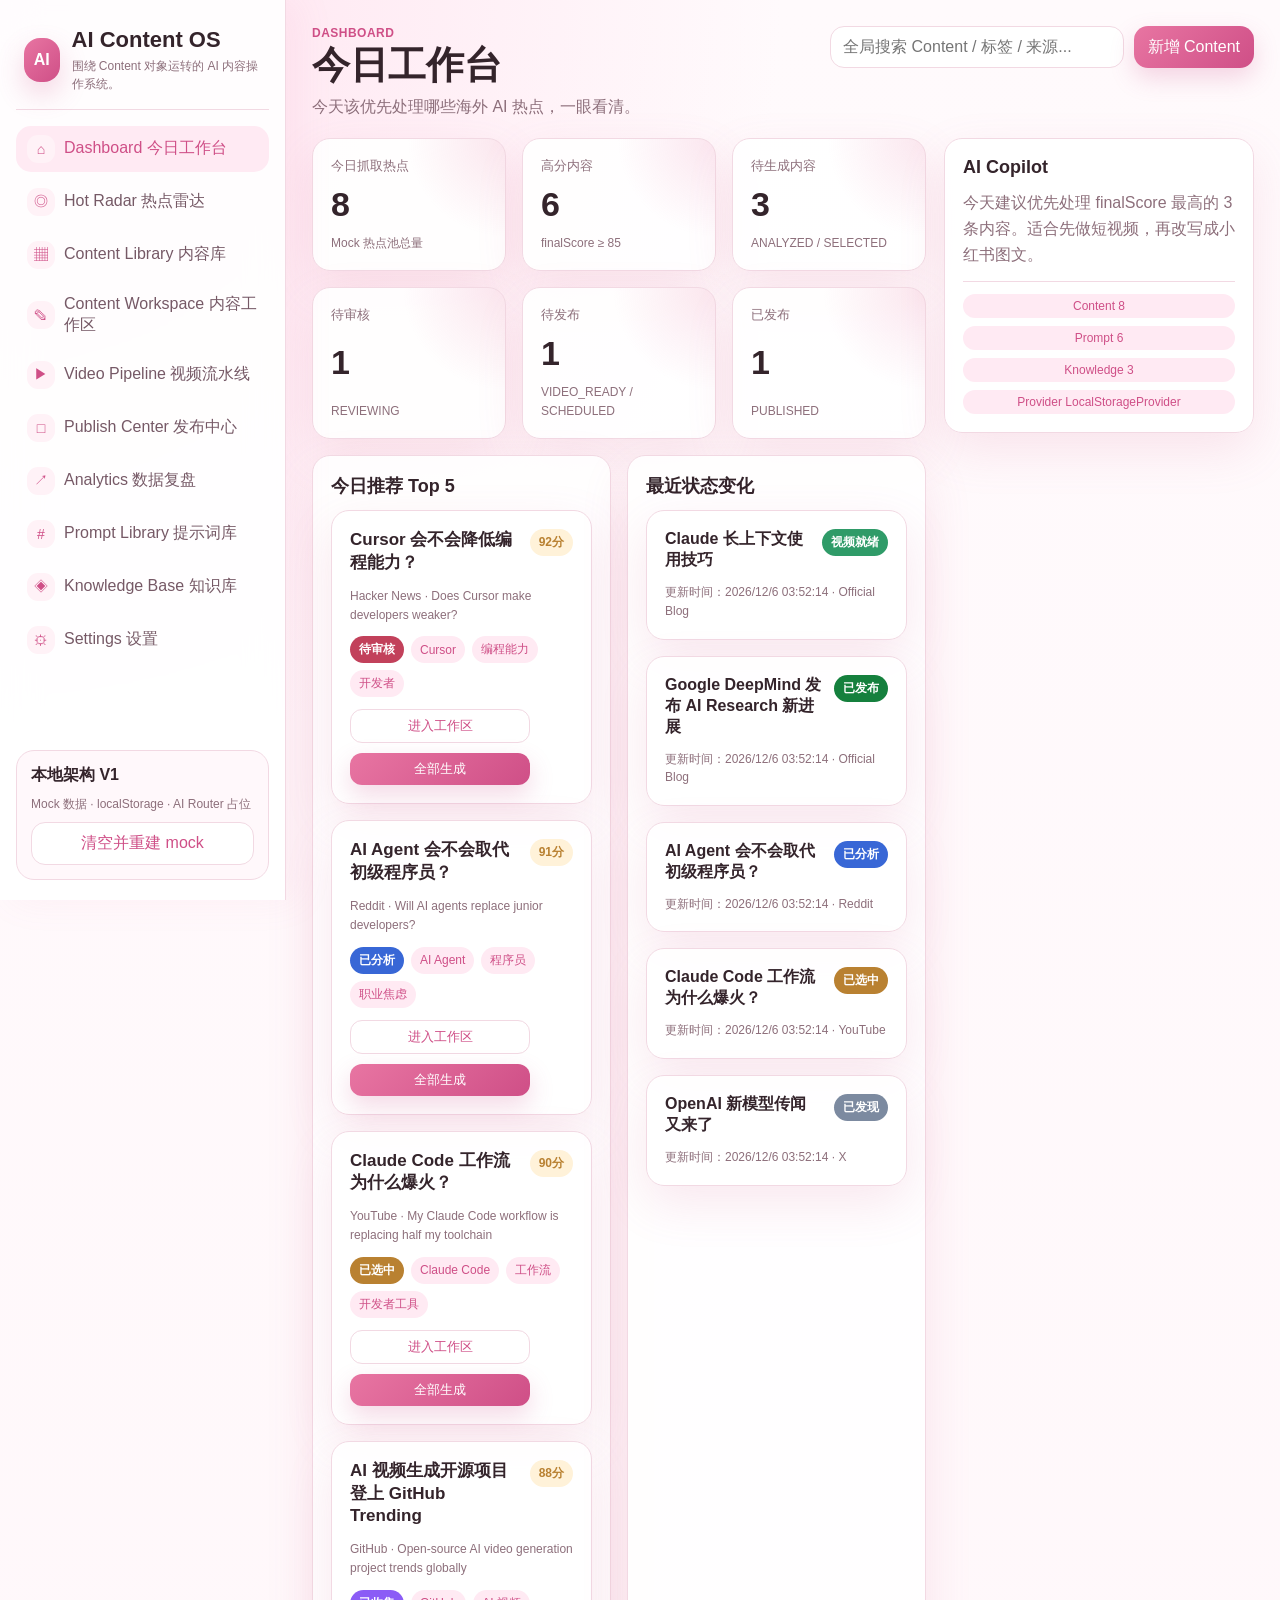
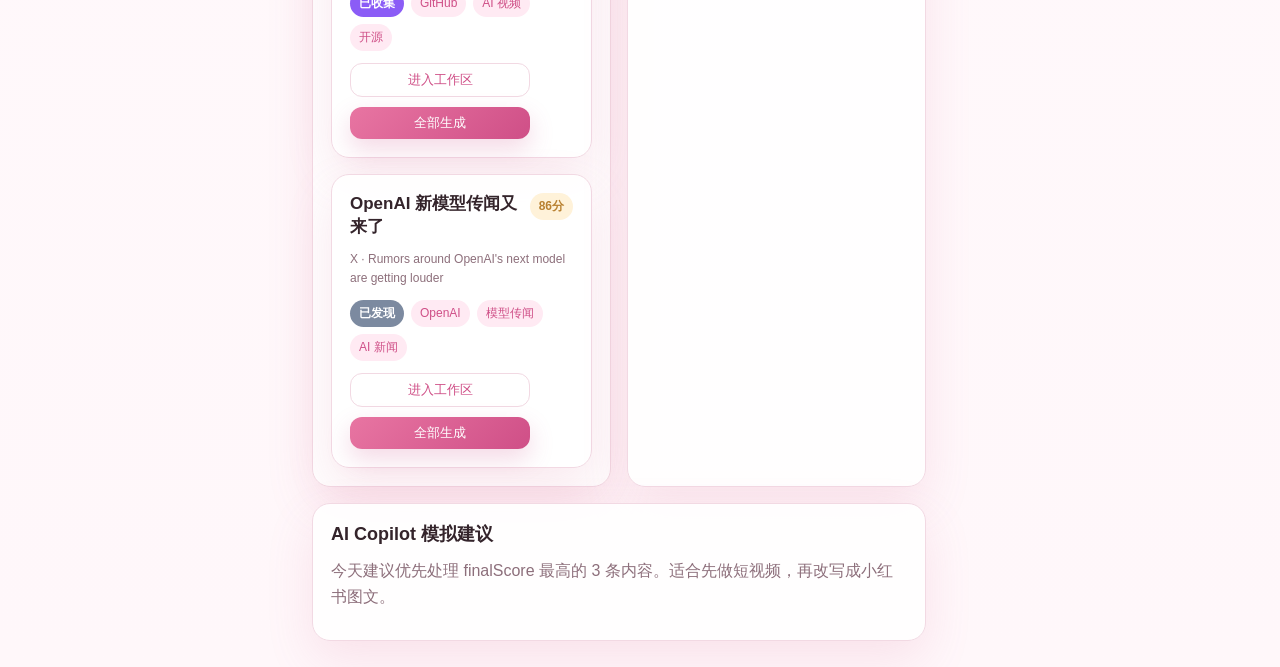
==== commit e2f5bc27: "Refactor Bloger into AI Content OS architecture" ====
--- a/AI-Bloger-Mobile-Offline.html
+++ b/AI-Bloger-Mobile-Offline.html
@@ -3,1124 +3,61 @@
 <head>
   <meta charset="utf-8" />
   <meta name="viewport" content="width=device-width, initial-scale=1" />
-  <title>AI内容工作台</title>
-  <style>
-    :root {
-      --bg: #fff7fa;
-      --panel: #ffffff;
-      --ink: #34242b;
-      --muted: #8d6f7b;
-      --line: #f2d9e3;
-      --brand: #e875a2;
-      --brand-strong: #cf4f87;
-      --soft: #fff0f6;
-      --soft-2: #fff8fb;
-      --gold: #b98131;
-      --green: #2f9b68;
-      --shadow: 0 18px 48px rgba(214, 101, 145, .15);
-      --radius: 18px;
-    }
-
-    * { box-sizing: border-box; }
-
-    body {
-      margin: 0;
-      min-height: 100vh;
-      font-family: -apple-system, BlinkMacSystemFont, "Segoe UI", "PingFang SC", "Microsoft YaHei", sans-serif;
-      color: var(--ink);
-      background:
-        radial-gradient(circle at top left, #ffe1ee 0, transparent 30%),
-        linear-gradient(180deg, #fffafc 0%, var(--bg) 100%);
-    }
-
-    button, input, textarea, select { font: inherit; }
-    button { border: 0; cursor: pointer; }
-    input, textarea, select {
-      width: 100%;
-      border: 1px solid var(--line);
-      border-radius: 14px;
-      padding: 11px 12px;
-      background: #fff;
-      color: var(--ink);
-      outline: none;
-    }
-    textarea { min-height: 116px; resize: vertical; line-height: 1.6; }
-    label { display: block; margin: 0 0 7px; color: #735461; font-size: 13px; font-weight: 650; }
-
-    .login-screen {
-      position: fixed;
-      inset: 0;
-      z-index: 30;
-      display: none;
-      place-items: center;
-      padding: 20px;
-      background: linear-gradient(135deg, #fff7fa, #ffe8f1);
-    }
-    .login-screen.active { display: grid; }
-    .login-card {
-      width: min(430px, 100%);
-      padding: 28px;
-      border: 1px solid rgba(232, 117, 162, .22);
-      border-radius: 28px;
-      background: rgba(255,255,255,.9);
-      box-shadow: var(--shadow);
-      backdrop-filter: blur(18px);
-    }
-    .login-card h1 { margin: 0; font-size: 28px; }
-    .login-card p { margin: 8px 0 22px; color: var(--muted); line-height: 1.6; }
-    .login-form { display: grid; gap: 14px; }
-    .remember-row { display: flex; gap: 8px; align-items: center; font-weight: 500; }
-    .remember-row input { width: auto; }
-
-    .app {
-      display: grid;
-      grid-template-columns: 280px minmax(0, 1fr);
-      min-height: 100vh;
-    }
-    .sidebar {
-      position: sticky;
-      top: 0;
-      height: 100vh;
-      padding: 20px 16px;
-      background: rgba(255, 255, 255, .88);
-      border-right: 1px solid var(--line);
-      box-shadow: 12px 0 36px rgba(232, 117, 162, .08);
-      display: flex;
-      flex-direction: column;
-      gap: 18px;
-      backdrop-filter: blur(18px);
-      z-index: 20;
-      overflow-y: auto;
-    }
-    .brand { padding: 8px 8px 16px; border-bottom: 1px solid var(--line); }
-    .brand h1 { margin: 0; font-size: 24px; line-height: 1.2; }
-    .brand p { margin: 8px 0 0; color: var(--muted); font-size: 13px; line-height: 1.55; }
-    .nav { display: grid; gap: 7px; }
-    .nav button {
-      width: 100%;
-      min-height: 44px;
-      display: grid;
-      grid-template-columns: 30px 1fr;
-      align-items: center;
-      gap: 9px;
-      padding: 9px 12px;
-      border-radius: 16px;
-      background: transparent;
-      color: #7a5d68;
-      text-align: left;
-    }
-    .nav button:hover, .nav button.active { background: #ffeaf3; color: var(--brand-strong); }
-    .icon {
-      width: 30px; height: 30px; display: grid; place-items: center;
-      border-radius: 12px; background: #fff2f7; color: var(--brand-strong); font-size: 15px;
-    }
-    .user-panel {
-      margin-top: auto;
-      padding: 14px;
-      border: 1px solid var(--line);
-      border-radius: var(--radius);
-      background: #fff8fb;
-      display: grid;
-      gap: 10px;
-    }
-    .user-name { font-weight: 750; overflow-wrap: anywhere; }
-    .user-role { color: var(--muted); font-size: 12px; }
-
-    .mobile-top {
-      display: none;
-      align-items: center;
-      justify-content: space-between;
-      gap: 12px;
-      padding: 12px 14px;
-      border-bottom: 1px solid var(--line);
-      background: rgba(255,255,255,.9);
-      position: sticky;
-      top: 0;
-      z-index: 19;
-      backdrop-filter: blur(16px);
-    }
-    .menu-btn {
-      width: 42px; height: 42px; border-radius: 14px;
-      background: var(--soft); color: var(--brand-strong);
-      border: 1px solid var(--line); font-size: 20px;
-    }
-    .overlay { display: none; position: fixed; inset: 0; background: rgba(52,36,43,.25); z-index: 18; }
-
-    main { min-width: 0; padding: 26px; }
-    .topbar {
-      display: flex;
-      align-items: flex-start;
-      justify-content: space-between;
-      gap: 16px;
-      margin-bottom: 20px;
-    }
-    .title h2 { margin: 0; font-size: clamp(26px, 4vw, 34px); line-height: 1.15; }
-    .title p { margin: 8px 0 0; color: var(--muted); line-height: 1.55; max-width: 760px; }
-    .actions { display: flex; flex-wrap: wrap; align-items: center; justify-content: flex-end; gap: 10px; }
-    .sync-note { width: 100%; color: var(--muted); font-size: 12px; text-align: right; }
-
-    .btn {
-      border-radius: 14px;
-      padding: 10px 14px;
-      background: linear-gradient(135deg, var(--brand), var(--brand-strong));
-      color: #fff;
-      box-shadow: 0 10px 24px rgba(207, 79, 135, .22);
-      white-space: nowrap;
-    }
-    .btn.secondary { background: #fff; color: var(--brand-strong); border: 1px solid var(--line); box-shadow: none; }
-    .btn.small, .mini { padding: 7px 10px; border-radius: 12px; font-size: 13px; }
-    .mini { background: var(--soft); color: var(--brand-strong); border: 1px solid var(--line); }
-    .hidden-file { display: none; }
-
-    .section { display: none; }
-    .section.active { display: block; }
-    .grid { display: grid; gap: 16px; }
-    .two { grid-template-columns: repeat(2, minmax(0, 1fr)); }
-    .three { grid-template-columns: repeat(3, minmax(0, 1fr)); }
-    .four { grid-template-columns: repeat(4, minmax(0, 1fr)); }
-    .card {
-      min-width: 0;
-      padding: 18px;
-      border: 1px solid var(--line);
-      border-radius: var(--radius);
-      background: rgba(255,255,255,.88);
-      box-shadow: var(--shadow);
-    }
-    .card h3 { margin: 0 0 12px; font-size: 18px; }
-    .card p { color: var(--muted); line-height: 1.65; margin: 0 0 12px; }
-    .stat {
-      min-height: 126px;
-      display: grid;
-      align-content: space-between;
-      gap: 12px;
-      background:
-        radial-gradient(circle at top right, rgba(232,117,162,.18), transparent 42%),
-        rgba(255,255,255,.88);
-    }
-    .stat b { display: block; font-size: 34px; }
-    .stat span { color: var(--muted); }
-    .stat small { color: #735461; line-height: 1.5; }
-
-    .form-row, .source-grid {
-      display: grid;
-      grid-template-columns: repeat(3, minmax(0, 1fr));
-      gap: 12px;
-      align-items: end;
-    }
-    .field-wide { grid-column: span 2; }
-    .full { grid-column: 1 / -1; }
-    .editor-actions { display: flex; flex-wrap: wrap; gap: 10px; align-items: end; margin-top: 12px; }
-    .editor-actions > div { flex: 1 1 180px; }
-
-    .list { display: grid; gap: 10px; margin-top: 14px; }
-    .item {
-      min-width: 0;
-      display: grid;
-      grid-template-columns: minmax(0, 1fr) auto auto;
-      gap: 10px;
-      align-items: center;
-      padding: 12px;
-      border: 1px solid var(--line);
-      border-radius: 16px;
-      background: var(--soft-2);
-    }
-    .item strong, .item .meta { overflow-wrap: anywhere; }
-    .meta { margin-top: 5px; color: var(--muted); font-size: 12px; line-height: 1.55; }
-    .badge {
-      display: inline-flex;
-      align-items: center;
-      justify-content: center;
-      padding: 6px 10px;
-      border-radius: 999px;
-      background: #ffeaf3;
-      color: var(--brand-strong);
-      font-size: 12px;
-      white-space: nowrap;
-    }
-    .badge.gold { background: #fff2d9; color: var(--gold); }
-    .badge.green { background: #e9fff5; color: var(--green); }
-    .empty { padding: 14px; border: 1px dashed var(--line); border-radius: 16px; color: var(--muted); background: #fff; }
-
-    .tabs { display: flex; gap: 8px; flex-wrap: wrap; margin-bottom: 16px; }
-    .tab { padding: 9px 12px; border-radius: 999px; background: #fff; color: var(--muted); border: 1px solid var(--line); }
-    .tab.active { background: #ffeaf3; color: var(--brand-strong); }
-    .score-live {
-      display: grid;
-      place-items: center;
-      min-height: 132px;
-      border-radius: 18px;
-      background: linear-gradient(135deg, #ffeaf3, #fff8fb);
-      border: 1px solid var(--line);
-      text-align: center;
-    }
-    .score-live b { font-size: 44px; color: var(--brand-strong); }
-    .api-note { margin-top: 12px; padding: 12px; border-radius: 16px; background: #fffaf0; color: var(--gold); line-height: 1.55; }
-
-    @media (max-width: 1100px) {
-      .three, .four { grid-template-columns: repeat(2, minmax(0, 1fr)); }
-      .form-row, .source-grid { grid-template-columns: repeat(2, minmax(0, 1fr)); }
-      .field-wide { grid-column: span 2; }
-    }
-
-    @media (max-width: 780px) {
-      .mobile-top { display: flex; }
-      .app { display: block; }
-      .sidebar {
-        position: fixed;
-        left: 0;
-        top: 0;
-        width: min(86vw, 320px);
-        transform: translateX(-105%);
-        transition: transform .2s ease;
-      }
-      body.nav-open .sidebar { transform: translateX(0); }
-      body.nav-open .overlay { display: block; }
-      main { padding: 18px 14px 30px; }
-      .topbar { display: grid; }
-      .actions { justify-content: start; }
-      .sync-note { text-align: left; }
-      .two, .three, .four, .form-row, .source-grid { grid-template-columns: 1fr; }
-      .field-wide { grid-column: auto; }
-      .item { grid-template-columns: 1fr; }
-      .btn { width: 100%; }
-      .actions .btn, .editor-actions .btn { width: auto; }
-    }
-  </style>
+  <title>AI Content OS</title>
+  <link rel="stylesheet" href="./app.css" />
 </head>
 <body>
-  <div class="login-screen" id="loginScreen">
-    <form class="login-card" id="loginForm">
-      <h1>AI内容工作台</h1>
-      <p>海外AI热点追踪、中文内容生成、短视频脚本、发布复盘，一站式完成。</p>
-      <div class="login-form">
-        <div><label for="loginName">用户名</label><input id="loginName" required placeholder="例如：小天" /></div>
-        <div><label for="loginAccount">账号邮箱</label><input id="loginAccount" type="email" placeholder="可选：后续云同步预留" /></div>
-        <div><label for="loginPassword">密码</label><input id="loginPassword" type="password" placeholder="可选：后续云同步预留" /></div>
-        <label class="remember-row"><input id="rememberLogin" type="checkbox" />记住用户名和账号信息（仅此设备）</label>
-        <button class="btn" type="submit">进入工作台</button>
-        <button class="btn secondary" id="offlineLoginBtn" type="button">离线进入</button>
-      </div>
-    </form>
-  </div>
-
   <div class="mobile-top">
-    <button class="menu-btn" id="menuBtn" aria-label="打开菜单">☰</button>
-    <strong>AI内容工作台</strong>
-    <button class="btn secondary" id="mobileSyncBtn">保存</button>
+    <button class="menu-btn" id="menuBtn" aria-label="打开导航">☰</button>
+    <strong>AI Content OS</strong>
+    <button class="btn ghost" id="mobileResetBtn">重置 mock</button>
   </div>
   <div class="overlay" id="overlay"></div>
 
-  <div class="app">
+  <div class="shell">
     <aside class="sidebar">
       <div class="brand">
-        <h1>AI内容工作台</h1>
-        <p>海外AI热点追踪、中文内容生成、短视频脚本、发布复盘，一站式完成。</p>
+        <span class="brand-mark">AI</span>
+        <div>
+          <h1>AI Content OS</h1>
+          <p>围绕 Content 对象运转的 AI 内容操作系统。</p>
+        </div>
       </div>
-      <nav class="nav" aria-label="主菜单">
-        <button class="active" data-section="dashboard"><span class="icon">⌂</span><span>今日总览</span></button>
-        <button data-section="topics"><span class="icon">◎</span><span>热点选题库</span></button>
-        <button data-section="scoring"><span class="icon">★</span><span>AI选题评分</span></button>
-        <button data-section="studio"><span class="icon">✎</span><span>内容生成室</span></button>
-        <button data-section="video"><span class="icon">▶</span><span>视频生成工作流</span></button>
-        <button data-section="sources"><span class="icon">©</span><span>版权与来源</span></button>
-        <button data-section="calendar"><span class="icon">□</span><span>发布日历</span></button>
-        <button data-section="analytics"><span class="icon">↗</span><span>账号数据看板</span></button>
-        <button data-section="plan"><span class="icon">✓</span><span>任务计划</span></button>
-        <button data-section="skills"><span class="icon">◆</span><span>Skills 管理</span></button>
-        <button data-section="admin"><span class="icon">⚙</span><span>后台管理</span></button>
-        <button data-section="entries"><span class="icon">→</span><span>全部入口</span></button>
-        <button data-section="review"><span class="icon">↺</span><span>经验复盘</span></button>
-      </nav>
-      <div class="user-panel">
-        <div>
-          <div class="user-name" id="sidebarUserName">用户</div>
-          <div class="user-role">本地 Demo · localStorage 保存</div>
-        </div>
-        <button class="btn secondary" id="logoutBtn">退出登录</button>
+      <nav class="nav" id="nav"></nav>
+      <div class="side-card">
+        <strong>本地架构 V1</strong>
+        <span>Mock 数据 · localStorage · AI Router 占位</span>
+        <button class="btn ghost" id="resetMockBtn">清空并重建 mock</button>
       </div>
     </aside>
 
-    <main>
-      <div class="topbar">
-        <div class="title">
-          <h2 id="page-title">AI内容工作台</h2>
-          <p id="page-subtitle">海外AI热点追踪、中文内容生成、短视频脚本、发布复盘，一站式完成。</p>
+    <main class="main">
+      <header class="topbar">
+        <div>
+          <p class="eyebrow" id="pageEyebrow">Dashboard</p>
+          <h2 id="pageTitle">今日工作台</h2>
+          <p id="pageSubtitle">今天该优先处理哪些海外 AI 热点，一眼看清。</p>
         </div>
-        <div class="actions">
-          <button class="btn" id="syncBtn">保存到本地</button>
-          <button class="btn secondary" id="exportBtn">导出数据</button>
-          <button class="btn secondary" id="importBtn">导入数据</button>
-          <input class="hidden-file" id="importFile" type="file" accept="application/json" />
-          <div class="sync-note" id="syncNote">第一阶段不接真实 API，所有数据保存在当前浏览器。</div>
+        <div class="top-actions">
+          <input id="globalSearch" placeholder="全局搜索 Content / 标签 / 来源..." />
+          <button class="btn" id="newContentTopBtn">新增 Content</button>
         </div>
+      </header>
+
+      <div class="layout">
+        <section class="content-area" id="app"></section>
+        <aside class="copilot">
+          <div class="card sticky">
+            <h3>AI Copilot</h3>
+            <p id="copilotText">今天建议优先处理 finalScore 最高的 3 条内容。适合先做短视频，再改写成小红书图文。</p>
+            <div class="divider"></div>
+            <div class="mini-stack" id="systemHealth"></div>
+          </div>
+        </aside>
       </div>
-
-      <section class="section active" id="dashboard">
-        <div class="grid four">
-          <div class="card stat"><span>今日海外热点</span><b id="statHotspots">0</b><small>来自 Reddit / X / YouTube / GitHub / HN 等来源。</small></div>
-          <div class="card stat"><span>待生成内容</span><b id="statToGenerate">0</b><small>已选中但还没有生成正文、脚本或标题。</small></div>
-          <div class="card stat"><span>待发布内容</span><b id="statToPublish">0</b><small>发布日历中状态为“待发布”的内容。</small></div>
-          <div class="card stat"><span>昨日数据复盘</span><b id="statYesterday">0</b><small>账号数据看板中已记录的复盘条目。</small></div>
-        </div>
-        <div class="grid two" style="margin-top:16px">
-          <div class="card">
-            <h3>今天先抓什么？</h3>
-            <textarea data-store="todayFocus" placeholder="例如：刷 Reddit / X / YouTube 的 AI 爆款，筛 3 个中文化角度，生成 1 条短视频脚本。"></textarea>
-            <div class="editor-actions"><div><label for="todayFocusDate">日期</label><input id="todayFocusDate" type="date" /></div><button class="btn" data-save-history="todayFocus">保存今日记录</button></div>
-            <div class="list" id="todayFocusHistory"></div>
-          </div>
-          <div class="card">
-            <h3>V1 工作流</h3>
-            <div class="list">
-              <div class="item"><strong>1. 收集海外热点</strong><span class="badge">热点选题库</span></div>
-              <div class="item"><strong>2. AI 选题评分</strong><span class="badge gold">推荐分</span></div>
-              <div class="item"><strong>3. 生成中文内容</strong><span class="badge">图文 / 视频 / 长文</span></div>
-              <div class="item"><strong>4. 记录版权来源</strong><span class="badge green">原创检查</span></div>
-              <div class="item"><strong>5. 发布并复盘</strong><span class="badge">日历 + 数据</span></div>
-            </div>
-            <div class="api-note">已预留 API 数据结构：后续可把 Reddit、X、YouTube、GitHub、Hacker News 的抓取结果写入同一套本地字段。</div>
-          </div>
-        </div>
-      </section>
-
-      <section class="section" id="topics">
-        <div class="card">
-          <h3>热点选题库</h3>
-          <div class="source-grid">
-            <div><label for="topicPlatform">来源平台</label><select id="topicPlatform"><option>Reddit</option><option>X</option><option>YouTube</option><option>GitHub</option><option>HN</option><option>官方博客</option><option>其他</option></select></div>
-            <div class="field-wide"><label for="topicTitle">原始标题</label><input id="topicTitle" placeholder="例如：Open source AI agent project goes viral" /></div>
-            <div class="field-wide"><label for="topicLink">原始链接</label><input id="topicLink" placeholder="https://..." /></div>
-            <div><label for="topicHeat">热度评分 1-100</label><input id="topicHeat" type="number" min="1" max="100" value="75" /></div>
-            <div class="field-wide"><label for="topicAngle">中文爆款角度</label><input id="topicAngle" placeholder="给中文用户的解释、争议点、案例或观点" /></div>
-            <div><label for="topicFitPlatform">适合平台</label><select id="topicFitPlatform"><option>小红书</option><option>抖音</option><option>B站</option><option>公众号</option></select></div>
-            <div><label for="topicContentType">内容类型</label><select id="topicContentType"><option>文章</option><option>短视频</option><option>图文</option><option>口播</option></select></div>
-            <div><label for="topicStatus">状态</label><select id="topicStatus"><option>待分析</option><option>已选中</option><option>已生成</option><option>已发布</option><option>已复盘</option></select></div>
-          </div>
-          <div style="margin-top:12px"><button class="btn" id="addTopic">收进热点库</button></div>
-          <div class="list" id="topicList"></div>
-        </div>
-      </section>
-
-      <section class="section" id="scoring">
-        <div class="grid two">
-          <div class="card">
-            <h3>AI选题评分</h3>
-            <div class="source-grid">
-              <div><label for="scoreTopic">选题标题</label><input id="scoreTopic" placeholder="填入要评估的热点" /></div>
-              <div><label for="scoreOversea">海外热度</label><input class="score-input" id="scoreOversea" type="number" min="1" max="100" value="80" /></div>
-              <div><label for="scoreChina">中文平台适配度</label><input class="score-input" id="scoreChina" type="number" min="1" max="100" value="75" /></div>
-              <div><label for="scoreDebate">争议性</label><input class="score-input" id="scoreDebate" type="number" min="1" max="100" value="65" /></div>
-              <div><label for="scoreFresh">新鲜度</label><input class="score-input" id="scoreFresh" type="number" min="1" max="100" value="80" /></div>
-              <div><label for="scoreBusiness">商业价值</label><input class="score-input" id="scoreBusiness" type="number" min="1" max="100" value="60" /></div>
-              <div><label for="scoreDifficulty">制作难度</label><input class="score-input" id="scoreDifficulty" type="number" min="1" max="100" value="40" /></div>
-            </div>
-            <div style="margin-top:12px"><button class="btn" id="addScore">保存评分</button></div>
-          </div>
-          <div class="card">
-            <h3>推荐分数</h3>
-            <div class="score-live"><div><b id="scoreResult">74</b><div class="meta">分数越高，越值得今天优先做。</div></div></div>
-            <div class="api-note">算法 Demo：海外热度、中文适配、新鲜度权重更高；制作难度会反向扣分。</div>
-          </div>
-        </div>
-        <div class="card" style="margin-top:16px"><h3>评分记录</h3><div class="list" id="scoreList"></div></div>
-      </section>
-
-      <section class="section" id="studio">
-        <div class="card">
-          <h3>内容生成室</h3>
-          <div class="source-grid">
-            <div><label for="contentFormat">生成类型</label><select id="contentFormat"><option>小红书图文</option><option>抖音短视频脚本</option><option>B站视频脚本</option><option>公众号长文</option><option>标题10个版本</option><option>封面文案5个版本</option><option>评论区引导语</option></select></div>
-            <div class="field-wide"><label for="contentTitle">内容标题</label><input id="contentTitle" placeholder="这条内容的中文标题" /></div>
-            <div class="full"><label for="contentDraft">生成结果 / 草稿</label><textarea id="contentDraft" placeholder="先做前端 Demo：你可以把 AI 生成结果粘贴在这里，后续再接真实生成 API。"></textarea></div>
-          </div>
-          <div style="margin-top:12px"><button class="btn" id="addContent">保存内容</button></div>
-          <div class="list" id="contentList"></div>
-        </div>
-      </section>
-
-      <section class="section" id="video">
-        <div class="card">
-          <h3>视频生成工作流</h3>
-          <div class="source-grid">
-            <div class="field-wide"><label for="videoTitle">视频标题</label><input id="videoTitle" /></div>
-            <div><label for="videoPlatform">发布平台</label><select id="videoPlatform"><option>抖音</option><option>B站</option><option>小红书</option><option>YouTube Shorts</option></select></div>
-            <div><label for="videoStatus">发布状态</label><select id="videoStatus"><option>待发布</option><option>已发布</option><option>已失败</option><option>待修改</option></select></div>
-            <div class="full"><label for="videoScript">口播脚本</label><textarea id="videoScript"></textarea></div>
-            <div class="full"><label for="videoStoryboard">分镜</label><textarea id="videoStoryboard"></textarea></div>
-            <div class="full"><label for="videoPrompt">画面提示词</label><textarea id="videoPrompt"></textarea></div>
-            <div class="field-wide"><label for="videoVoice">配音文本</label><textarea id="videoVoice"></textarea></div>
-            <div><label for="videoCover">封面标题</label><input id="videoCover" /></div>
-            <div class="full"><label for="videoSubtitle">字幕文本</label><textarea id="videoSubtitle"></textarea></div>
-          </div>
-          <div style="margin-top:12px"><button class="btn" id="addVideo">保存视频工作流</button></div>
-          <div class="list" id="videoList"></div>
-        </div>
-      </section>
-
-      <section class="section" id="sources">
-        <div class="card">
-          <h3>素材版权与来源记录</h3>
-          <div class="source-grid">
-            <div class="field-wide"><label for="sourceTitle">内容标题</label><input id="sourceTitle" /></div>
-            <div class="field-wide"><label for="sourceLink">原始链接</label><input id="sourceLink" placeholder="https://..." /></div>
-            <div><label for="sourceQuote">是否引用原文</label><select id="sourceQuote"><option>否</option><option>是</option></select></div>
-            <div><label for="sourceMedia">是否使用原图/原视频</label><select id="sourceMedia"><option>否</option><option>是</option></select></div>
-            <div><label for="sourceRewrite">是否已重写</label><select id="sourceRewrite"><option>是</option><option>否</option></select></div>
-            <div><label for="sourceOpinion">是否加入个人观点</label><select id="sourceOpinion"><option>是</option><option>否</option></select></div>
-            <div><label for="sourceOriginal">是否符合原创发布</label><select id="sourceOriginal"><option>是</option><option>待检查</option><option>否</option></select></div>
-          </div>
-          <div style="margin-top:12px"><button class="btn" id="addSource">保存来源记录</button></div>
-          <div class="list" id="sourceList"></div>
-        </div>
-      </section>
-
-      <section class="section" id="calendar">
-        <div class="card">
-          <h3>发布日历</h3>
-          <div class="source-grid">
-            <div><label for="calendarDate">日期</label><input id="calendarDate" type="date" /></div>
-            <div><label for="calendarTime">时间</label><input id="calendarTime" type="time" /></div>
-            <div><label for="calendarPlatform">平台</label><select id="calendarPlatform"><option>小红书</option><option>抖音</option><option>B站</option><option>公众号</option></select></div>
-            <div class="field-wide"><label for="calendarTitle">标题</label><input id="calendarTitle" /></div>
-            <div><label for="calendarType">内容类型</label><select id="calendarType"><option>文章</option><option>短视频</option><option>图文</option><option>口播</option></select></div>
-            <div><label for="calendarStatus">状态</label><select id="calendarStatus"><option>待发布</option><option>已发布</option><option>已失败</option><option>待修改</option></select></div>
-          </div>
-          <div style="margin-top:12px"><button class="btn" id="addCalendar">加入日历</button></div>
-          <div class="list" id="calendarList"></div>
-        </div>
-      </section>
-
-      <section class="section" id="analytics">
-        <div class="card">
-          <h3>账号数据看板</h3>
-          <div class="source-grid">
-            <div><label for="metricPlatform">平台</label><select id="metricPlatform"><option>小红书</option><option>抖音</option><option>B站</option><option>公众号</option></select></div>
-            <div><label for="metricTime">发布时间</label><input id="metricTime" type="datetime-local" /></div>
-            <div><label for="metricViews">播放量</label><input id="metricViews" type="number" min="0" value="0" /></div>
-            <div><label for="metricLikes">点赞</label><input id="metricLikes" type="number" min="0" value="0" /></div>
-            <div><label for="metricSaves">收藏</label><input id="metricSaves" type="number" min="0" value="0" /></div>
-            <div><label for="metricComments">评论</label><input id="metricComments" type="number" min="0" value="0" /></div>
-            <div><label for="metricShares">转发</label><input id="metricShares" type="number" min="0" value="0" /></div>
-            <div><label for="metricCompletion">完播率</label><input id="metricCompletion" placeholder="例如：38%" /></div>
-            <div class="full"><label for="metricReason">爆款原因复盘</label><textarea id="metricReason"></textarea></div>
-          </div>
-          <div style="margin-top:12px"><button class="btn" id="addMetric">保存数据</button></div>
-          <div class="list" id="metricList"></div>
-        </div>
-      </section>
-
-      <section class="section" id="plan">
-        <div class="tabs" data-tabs="planTabs">
-          <button class="tab active" data-tab="plans">我的计划</button>
-          <button class="tab" data-tab="tasks">任务管理</button>
-        </div>
-        <div data-tab-panel="plans">
-          <div class="grid three">
-            <div class="card"><h3>日计划</h3><textarea data-store="planDay" placeholder="今天必须完成的 1-3 件事"></textarea><div class="editor-actions"><div><label>计划日期</label><input id="planDayDate" type="date" /></div><button class="btn" data-save-history="planDay">保存</button></div></div>
-            <div class="card"><h3>周计划</h3><textarea data-store="planWeek" placeholder="本周选题、拍摄、发布、复盘安排"></textarea><div class="editor-actions"><div><label>开始日期</label><input id="planWeekStart" type="date" /></div><div><label>结束日期</label><input id="planWeekEnd" type="date" /></div><button class="btn" data-save-history="planWeek">保存</button></div></div>
-            <div class="card"><h3>月计划</h3><textarea data-store="planMonth" placeholder="本月内容主题、增长目标、学习目标"></textarea><div class="editor-actions"><div><label>计划月份</label><input id="planMonthDate" type="month" /></div><button class="btn" data-save-history="planMonth">保存</button></div></div>
-          </div>
-          <div class="card" style="margin-top:16px"><h3>计划历史记录</h3><div class="list" id="planHistory"></div></div>
-        </div>
-        <div data-tab-panel="tasks" hidden>
-          <div class="card">
-            <h3>新增任务</h3>
-            <div class="form-row">
-              <div class="field-wide"><label for="taskText">任务内容</label><input id="taskText" placeholder="例如：整理 Claude Code 爆款视频的中文脚本" /></div>
-              <div><label for="taskStatus">状态</label><select id="taskStatus"><option>待办</option><option>进行中</option><option>已完成</option></select></div>
-              <button class="btn" id="addTask">添加</button>
-            </div>
-            <div class="list" id="taskList"></div>
-          </div>
-        </div>
-      </section>
-
-      <section class="section" id="skills">
-        <div class="card">
-          <h3>Skills 管理</h3>
-          <div class="form-row">
-            <div><label for="skillName">Skill 名称</label><input id="skillName" placeholder="例如：爆款选题分析 Skill" /></div>
-            <div><label for="skillType">来源</label><select id="skillType"><option>自制</option><option>他人</option><option>待研究</option></select></div>
-            <button class="btn" id="addSkill">记录</button>
-          </div>
-          <textarea id="skillNote" placeholder="用途、触发场景、链接、版本、需要改进的地方"></textarea>
-          <div class="list" id="skillList"></div>
-        </div>
-      </section>
-
-      <section class="section" id="admin">
-        <div class="grid two">
-          <div class="card"><h3>后台管理</h3><textarea data-store="adminNotes" placeholder="账号定位、栏目结构、SOP、团队分工、素材路径、常用工具等。"></textarea><div class="editor-actions"><div><label>记录日期</label><input id="adminNotesDate" type="date" /></div><button class="btn" data-save-history="adminNotes">保存记录</button></div></div>
-          <div class="card"><h3>平台档案</h3><textarea data-store="platformProfile" placeholder="抖音：标题风格、封面规则、发布时间；小红书：笔记结构、标签、评论区策略。"></textarea><div class="editor-actions"><div><label>记录日期</label><input id="platformProfileDate" type="date" /></div><button class="btn" data-save-history="platformProfile">保存记录</button></div></div>
-        </div>
-        <div class="card" style="margin-top:16px"><h3>后台管理历史</h3><div class="list" id="adminHistory"></div></div>
-      </section>
-
-      <section class="section" id="entries">
-        <div class="card">
-          <h3>全部入口</h3>
-          <div class="form-row">
-            <div><label for="entryName">入口名称</label><input id="entryName" placeholder="例如：YouTube 选题池" /></div>
-            <div><label for="entryUrl">链接或位置</label><input id="entryUrl" placeholder="https:// 或本地路径" /></div>
-            <button class="btn" id="addEntry">添加</button>
-          </div>
-          <div class="list" id="entryList"></div>
-        </div>
-      </section>
-
-      <section class="section" id="review">
-        <div class="grid two">
-          <div class="card"><h3>经验复盘</h3><textarea data-store="reviewNotes" placeholder="哪些选题爆了？为什么？哪些翻译/改写方式更适合中文平台？"></textarea></div>
-          <div class="card"><h3>下次优化</h3><textarea data-store="nextActions" placeholder="保留什么、停止什么、尝试什么？"></textarea></div>
-        </div>
-      </section>
     </main>
   </div>
 
-  <script>
-    const STORAGE_KEY = "ai_content_studio_v1";
-    const OLD_KEYS = ["ai_creator_workbench_v2", "ai_creator_workbench_v1"];
-    const REMEMBER_LOGIN_KEY = "ai_content_studio_login";
-    const API_CONFIG = {
-      reddit: { enabled: false, endpoint: "/api/reddit-hotspots" },
-      x: { enabled: false, endpoint: "/api/x-hotspots" },
-      youtube: { enabled: false, endpoint: "/api/youtube-hotspots" },
-      github: { enabled: false, endpoint: "/api/github-trends" },
-      hackerNews: { enabled: false, endpoint: "/api/hn-hotspots" },
-      generator: { enabled: false, endpoint: "/api/generate-content" }
-    };
-
-    const initialState = {
-      user: null,
-      lists: {
-        tasks: [], skills: [], entries: [], topics: [], scores: [],
-        contents: [], videos: [], sources: [], calendar: [], metrics: [], history: []
-      },
-      fields: {}
-    };
-    const defaultEntries = [
-      { name: "Reddit AI 热点", url: "预留：/api/reddit-hotspots" },
-      { name: "X AI 热点", url: "预留：/api/x-hotspots" },
-      { name: "YouTube AI 热点", url: "预留：/api/youtube-hotspots" },
-      { name: "GitHub Trending", url: "预留：/api/github-trends" },
-      { name: "Hacker News AI", url: "预留：/api/hn-hotspots" }
-    ];
-
-    let state = loadState();
-    seedDefaultEntries();
-
-    const pageMeta = {
-      dashboard: ["AI内容工作台", "海外AI热点追踪、中文内容生成、短视频脚本、发布复盘，一站式完成。"],
-      topics: ["热点选题库", "收集 Reddit、X、YouTube、GitHub、HN、官方博客上的海外 AI 热点，并记录中文爆款角度。"],
-      scoring: ["AI选题评分", "从热度、适配度、争议性、新鲜度、商业价值和制作难度计算推荐分。"],
-      studio: ["内容生成室", "沉淀小红书图文、抖音脚本、B站脚本、公众号长文、标题、封面和评论区引导语。"],
-      video: ["视频生成工作流", "把标题、口播、分镜、画面提示词、配音、字幕、封面和发布状态统一管理。"],
-      sources: ["素材版权与来源记录", "每条内容都记录原始链接、引用情况、重写情况、个人观点和原创发布检查。"],
-      calendar: ["发布日历", "安排日期、时间、平台、标题、内容类型和发布状态。"],
-      analytics: ["账号数据看板", "记录播放、互动、完播率和爆款原因复盘。"],
-      plan: ["任务计划", "拆解日、周、月目标，并跟踪每条任务状态。"],
-      skills: ["Skills 管理", "记录自制和外部 Skills，沉淀你的个人 AI 工作流。"],
-      admin: ["后台管理", "管理账号定位、平台档案、SOP 和常用后台信息。"],
-      entries: ["全部入口", "把未来新增页面、工具、资料入口集中归档。"],
-      review: ["经验复盘", "把发布后的数据、经验和下一步动作沉淀下来。"]
-    };
-
-    function loadState() {
-      try {
-        const raw = localStorage.getItem(STORAGE_KEY) || OLD_KEYS.map(key => localStorage.getItem(key)).find(Boolean);
-        return normalizeState(raw ? JSON.parse(raw) : structuredClone(initialState));
-      } catch {
-        return structuredClone(initialState);
-      }
-    }
-
-    function normalizeState(next) {
-      const lists = next.lists || {};
-      return {
-        user: next.user || null,
-        lists: {
-          tasks: lists.tasks || [],
-          skills: lists.skills || [],
-          entries: lists.entries || [],
-          topics: (lists.topics || []).map(migrateTopic),
-          scores: lists.scores || [],
-          contents: lists.contents || [],
-          videos: lists.videos || [],
-          sources: lists.sources || [],
-          calendar: lists.calendar || [],
-          metrics: lists.metrics || [],
-          history: lists.history || []
-        },
-        fields: next.fields || {}
-      };
-    }
-
-    function migrateTopic(item) {
-      return {
-        id: item.id || crypto.randomUUID(),
-        createdAt: item.createdAt || stamp(),
-        platform: item.platform || "其他",
-        title: item.title || item.originalTitle || "",
-        link: item.link || item.originalLink || "",
-        heat: clampScore(item.heat || item.heatScore || 60),
-        angle: item.angle || "",
-        fitPlatform: item.fitPlatform || "小红书",
-        contentType: item.contentType || "图文",
-        status: item.status || "待分析"
-      };
-    }
-
-    function saveState() {
-      localStorage.setItem(STORAGE_KEY, JSON.stringify(state));
-      renderStats();
-    }
-
-    function seedDefaultEntries() {
-      const existing = new Set(state.lists.entries.map(item => item.name));
-      defaultEntries.forEach(item => {
-        if (!existing.has(item.name)) {
-          state.lists.entries.push({ id: crypto.randomUUID(), createdAt: "系统默认入口", ...item, pinned: true });
-        }
-      });
-      saveState();
-    }
-
-    function stamp() {
-      return new Date().toLocaleString("zh-CN", { hour12: false });
-    }
-
-    function localDate() {
-      const now = new Date();
-      return `${now.getFullYear()}-${String(now.getMonth() + 1).padStart(2, "0")}-${String(now.getDate()).padStart(2, "0")}`;
-    }
-
-    function clampScore(value) {
-      const number = Number(value);
-      if (!Number.isFinite(number)) return 1;
-      return Math.max(1, Math.min(100, Math.round(number)));
-    }
-
-    function escapeHtml(value) {
-      return String(value || "").replace(/[&<>"']/g, char => ({
-        "&": "&amp;", "<": "&lt;", ">": "&gt;", '"': "&quot;", "'": "&#039;"
-      }[char]));
-    }
-
-    function getValue(id) { return document.getElementById(id).value.trim(); }
-    function setValue(id, value = "") { document.getElementById(id).value = value; }
-
-    const apiClient = {
-      config: API_CONFIG,
-      async fetchHotspots() {
-        return Promise.resolve({ ok: true, demo: true, items: state.lists.topics });
-      },
-      async generateContent(payload) {
-        return Promise.resolve({ ok: true, demo: true, payload });
-      }
-    };
-    window.aiContentStudioApi = apiClient;
-
-    function setSyncLoading(isLoading, text) {
-      document.getElementById("syncBtn").classList.toggle("syncing", isLoading);
-      document.getElementById("mobileSyncBtn").classList.toggle("syncing", isLoading);
-      document.getElementById("syncNote").textContent = text || "";
-    }
-
-    function bindLogin() {
-      const loginScreen = document.getElementById("loginScreen");
-      try {
-        const remembered = JSON.parse(localStorage.getItem(REMEMBER_LOGIN_KEY) || "null");
-        if (remembered) {
-          setValue("loginName", remembered.name || "");
-          setValue("loginAccount", remembered.account || "");
-          document.getElementById("rememberLogin").checked = true;
-        }
-      } catch {}
-      if (!state.user) loginScreen.classList.add("active");
-
-      function enterOffline() {
-        const name = getValue("loginName") || "用户";
-        const account = getValue("loginAccount") || "本地离线模式";
-        if (document.getElementById("rememberLogin").checked) {
-          localStorage.setItem(REMEMBER_LOGIN_KEY, JSON.stringify({ name, account }));
-        } else {
-          localStorage.removeItem(REMEMBER_LOGIN_KEY);
-        }
-        state.user = { name, account, offline: true };
-        saveState();
-        renderUser();
-        loginScreen.classList.remove("active");
-        setSyncLoading(false, "已进入本地 Demo，数据会自动保存到当前浏览器。");
-      }
-
-      document.getElementById("loginForm").addEventListener("submit", event => {
-        event.preventDefault();
-        enterOffline();
-      });
-      document.getElementById("offlineLoginBtn").addEventListener("click", enterOffline);
-      document.getElementById("logoutBtn").addEventListener("click", () => {
-        state.user = null;
-        saveState();
-        renderUser();
-        loginScreen.classList.add("active");
-      });
-    }
-
-    function renderUser() {
-      document.getElementById("sidebarUserName").textContent = state.user?.name || "用户";
-    }
-
-    function bindNavigation() {
-      document.querySelectorAll(".nav button").forEach(button => {
-        button.addEventListener("click", () => {
-          const id = button.dataset.section;
-          document.querySelectorAll(".nav button").forEach(item => item.classList.toggle("active", item === button));
-          document.querySelectorAll(".section").forEach(section => section.classList.toggle("active", section.id === id));
-          document.getElementById("page-title").textContent = pageMeta[id][0];
-          document.getElementById("page-subtitle").textContent = pageMeta[id][1];
-          document.body.classList.remove("nav-open");
-        });
-      });
-      document.getElementById("menuBtn").addEventListener("click", () => document.body.classList.add("nav-open"));
-      document.getElementById("overlay").addEventListener("click", () => document.body.classList.remove("nav-open"));
-    }
-
-    function bindTabs() {
-      document.querySelectorAll("[data-tabs] .tab").forEach(tab => {
-        tab.addEventListener("click", () => {
-          const parent = tab.closest("[data-tabs]");
-          parent.querySelectorAll(".tab").forEach(item => item.classList.toggle("active", item === tab));
-          document.querySelectorAll("[data-tab-panel]").forEach(panel => {
-            panel.hidden = panel.dataset.tabPanel !== tab.dataset.tab;
-          });
-        });
-      });
-    }
-
-    function bindStoredFields() {
-      document.querySelectorAll("[data-store]").forEach(field => {
-        field.value = state.fields[field.dataset.store] || "";
-        field.addEventListener("input", () => {
-          state.fields[field.dataset.store] = field.value;
-          saveState();
-        });
-      });
-    }
-
-    const historyConfig = {
-      todayFocus: { title: "今天先抓什么", group: "today", dateIds: ["todayFocusDate"] },
-      planDay: { title: "日计划", group: "plan", dateIds: ["planDayDate"] },
-      planWeek: { title: "周计划", group: "plan", dateIds: ["planWeekStart", "planWeekEnd"] },
-      planMonth: { title: "月计划", group: "plan", dateIds: ["planMonthDate"] },
-      adminNotes: { title: "后台管理", group: "admin", dateIds: ["adminNotesDate"] },
-      platformProfile: { title: "平台档案", group: "admin", dateIds: ["platformProfileDate"] }
-    };
-
-    function initializeDateFields() {
-      document.querySelectorAll('input[type="date"]').forEach(input => { if (!input.value) input.value = localDate(); });
-      const month = document.getElementById("planMonthDate");
-      if (month && !month.value) month.value = localDate().slice(0, 7);
-      const time = document.getElementById("calendarTime");
-      if (time && !time.value) time.value = "09:00";
-    }
-
-    function saveHistory(key) {
-      const config = historyConfig[key];
-      const content = (state.fields[key] || "").trim();
-      if (!content) return alert("请先写下内容再保存。");
-      const dates = config.dateIds.map(id => document.getElementById(id)?.value).filter(Boolean);
-      state.lists.history.unshift({
-        id: crypto.randomUUID(), key, group: config.group,
-        title: config.title, period: dates.join(" 至 "), content, createdAt: stamp()
-      });
-      saveState();
-      renderHistory();
-    }
-
-    function removeHistory(id) {
-      state.lists.history = state.lists.history.filter(item => item.id !== id);
-      saveState();
-      renderHistory();
-    }
-
-    function historyMarkup(group) {
-      const items = state.lists.history.filter(item => item.group === group);
-      return items.length ? items.map(item => `
-        <details class="item">
-          <summary><strong>${escapeHtml(item.title)}</strong><div class="meta">日期：${escapeHtml(item.period)} · 保存于 ${escapeHtml(item.createdAt)}</div></summary>
-          <div class="meta">${escapeHtml(item.content)}</div>
-          <button class="mini" title="删除历史记录" onclick="removeHistory('${item.id}')">删除</button>
-        </details>`).join("") : `<div class="empty">还没有保存记录。</div>`;
-    }
-
-    function renderHistory() {
-      document.getElementById("todayFocusHistory").innerHTML = historyMarkup("today");
-      document.getElementById("planHistory").innerHTML = historyMarkup("plan");
-      document.getElementById("adminHistory").innerHTML = historyMarkup("admin");
-    }
-
-    function bindHistory() {
-      document.querySelectorAll("[data-save-history]").forEach(button => {
-        button.addEventListener("click", () => saveHistory(button.dataset.saveHistory));
-      });
-      initializeDateFields();
-    }
-
-    function addListItem(listName, item) {
-      state.lists[listName].unshift({ id: crypto.randomUUID(), createdAt: stamp(), ...item });
-      saveState();
-      renderAllLists();
-    }
-
-    function removeListItem(listName, id) {
-      state.lists[listName] = state.lists[listName].filter(item => item.id !== id);
-      if (listName === "entries") seedDefaultEntries();
-      saveState();
-      renderAllLists();
-    }
-
-    function renderTasks() {
-      renderList("taskList", state.lists.tasks, item => `
-        <div class="item">
-          <div><strong>${escapeHtml(item.text)}</strong><div class="meta">创建于 ${escapeHtml(item.createdAt)}</div></div>
-          <span class="badge">${escapeHtml(item.status)}</span>
-          <button class="mini" onclick="removeListItem('tasks','${item.id}')">删除</button>
-        </div>`, "还没有任务，先写下今天最关键的一条。");
-    }
-
-    function renderSkills() {
-      renderList("skillList", state.lists.skills, item => `
-        <div class="item">
-          <div><strong>${escapeHtml(item.name)}</strong><div class="meta">${escapeHtml(item.note || "暂无备注")} · ${escapeHtml(item.createdAt)}</div></div>
-          <span class="badge">${escapeHtml(item.type)}</span>
-          <button class="mini" onclick="removeListItem('skills','${item.id}')">删除</button>
-        </div>`, "记录你自制或收藏的 Skill，之后会变成个人能力库。");
-    }
-
-    function renderEntries() {
-      renderList("entryList", state.lists.entries, item => `
-        <div class="item">
-          <div><strong>${escapeHtml(item.name)}</strong><div class="meta">${escapeHtml(item.url)} · ${escapeHtml(item.createdAt)}</div></div>
-          <span class="badge ${item.pinned ? "gold" : ""}">${item.pinned ? "默认入口" : "入口"}</span>
-          <button class="mini" onclick="removeListItem('entries','${item.id}')">删除</button>
-        </div>`, "这里会成为所有工具、页面、资料的总目录。");
-    }
-
-    function renderTopics() {
-      renderList("topicList", state.lists.topics, item => `
-        <div class="item">
-          <div>
-            <strong>${escapeHtml(item.title)}</strong>
-            <div class="meta">${escapeHtml(item.platform)} · 热度 ${escapeHtml(item.heat)} · ${escapeHtml(item.fitPlatform)} · ${escapeHtml(item.contentType)} · ${escapeHtml(item.status)}</div>
-            <div class="meta">${escapeHtml(item.angle || "未写中文爆款角度")} · ${escapeHtml(item.link || "未填原始链接")}</div>
-          </div>
-          <span class="badge gold">${escapeHtml(item.heat)}分</span>
-          <button class="mini" onclick="removeListItem('topics','${item.id}')">删除</button>
-        </div>`, "把海外 AI 热点先收进来，再判断能否中文化。");
-    }
-
-    function calculateScore() {
-      const oversea = clampScore(getValue("scoreOversea"));
-      const china = clampScore(getValue("scoreChina"));
-      const debate = clampScore(getValue("scoreDebate"));
-      const fresh = clampScore(getValue("scoreFresh"));
-      const business = clampScore(getValue("scoreBusiness"));
-      const difficulty = clampScore(getValue("scoreDifficulty"));
-      const result = Math.round(oversea * .24 + china * .24 + debate * .14 + fresh * .18 + business * .14 + (100 - difficulty) * .06);
-      document.getElementById("scoreResult").textContent = result;
-      return { oversea, china, debate, fresh, business, difficulty, result };
-    }
-
-    function renderScores() {
-      renderList("scoreList", state.lists.scores, item => `
-        <div class="item">
-          <div><strong>${escapeHtml(item.topic || "未命名选题")}</strong><div class="meta">海外热度 ${item.oversea} · 中文适配 ${item.china} · 争议 ${item.debate} · 新鲜 ${item.fresh} · 商业 ${item.business} · 难度 ${item.difficulty}</div></div>
-          <span class="badge gold">推荐 ${item.result}</span>
-          <button class="mini" onclick="removeListItem('scores','${item.id}')">删除</button>
-        </div>`, "还没有评分记录。");
-    }
-
-    function renderContents() {
-      renderList("contentList", state.lists.contents, item => `
-        <div class="item">
-          <div><strong>${escapeHtml(item.title)}</strong><div class="meta">${escapeHtml(item.format)} · ${escapeHtml(item.draft).slice(0, 120)} · ${escapeHtml(item.createdAt)}</div></div>
-          <span class="badge">已保存</span>
-          <button class="mini" onclick="removeListItem('contents','${item.id}')">删除</button>
-        </div>`, "还没有保存内容。");
-    }
-
-    function renderVideos() {
-      renderList("videoList", state.lists.videos, item => `
-        <div class="item">
-          <div><strong>${escapeHtml(item.title)}</strong><div class="meta">${escapeHtml(item.platform)} · ${escapeHtml(item.status)} · 封面：${escapeHtml(item.cover || "未填")} · ${escapeHtml(item.createdAt)}</div></div>
-          <span class="badge">${escapeHtml(item.status)}</span>
-          <button class="mini" onclick="removeListItem('videos','${item.id}')">删除</button>
-        </div>`, "还没有视频工作流。");
-    }
-
-    function renderSources() {
-      renderList("sourceList", state.lists.sources, item => `
-        <div class="item">
-          <div><strong>${escapeHtml(item.title || "未命名内容")}</strong><div class="meta">${escapeHtml(item.link)} · 引用原文：${item.quote} · 原图/视频：${item.media} · 已重写：${item.rewrite} · 个人观点：${item.opinion}</div></div>
-          <span class="badge ${item.original === "是" ? "green" : "gold"}">${escapeHtml(item.original)}</span>
-          <button class="mini" onclick="removeListItem('sources','${item.id}')">删除</button>
-        </div>`, "还没有版权与来源记录。");
-    }
-
-    function renderCalendar() {
-      renderList("calendarList", state.lists.calendar, item => `
-        <div class="item">
-          <div><strong>${escapeHtml(item.title)}</strong><div class="meta">${escapeHtml(item.date)} ${escapeHtml(item.time)} · ${escapeHtml(item.platform)} · ${escapeHtml(item.type)}</div></div>
-          <span class="badge">${escapeHtml(item.status)}</span>
-          <button class="mini" onclick="removeListItem('calendar','${item.id}')">删除</button>
-        </div>`, "还没有发布计划。");
-    }
-
-    function renderMetrics() {
-      renderList("metricList", state.lists.metrics, item => `
-        <div class="item">
-          <div><strong>${escapeHtml(item.platform)} · ${escapeHtml(item.publishTime || "未填发布时间")}</strong><div class="meta">播放 ${item.views} · 赞 ${item.likes} · 藏 ${item.saves} · 评 ${item.comments} · 转 ${item.shares} · 完播 ${escapeHtml(item.completion || "未填")}</div><div class="meta">${escapeHtml(item.reason || "未写复盘")}</div></div>
-          <span class="badge green">已复盘</span>
-          <button class="mini" onclick="removeListItem('metrics','${item.id}')">删除</button>
-        </div>`, "还没有账号数据。");
-    }
-
-    function renderList(targetId, items, template, emptyText) {
-      document.getElementById(targetId).innerHTML = items.length ? items.map(template).join("") : `<div class="empty">${emptyText}</div>`;
-    }
-
-    function renderAllLists() {
-      renderTasks(); renderSkills(); renderEntries(); renderTopics(); renderScores();
-      renderContents(); renderVideos(); renderSources(); renderCalendar(); renderMetrics();
-      renderHistory(); renderStats();
-    }
-
-    function renderStats() {
-      document.getElementById("statHotspots").textContent = state.lists.topics.length;
-      document.getElementById("statToGenerate").textContent = state.lists.topics.filter(item => item.status === "已选中").length;
-      document.getElementById("statToPublish").textContent = state.lists.calendar.filter(item => item.status === "待发布").length;
-      document.getElementById("statYesterday").textContent = state.lists.metrics.length;
-    }
-
-    function bindForms() {
-      document.getElementById("addTask").addEventListener("click", () => {
-        const text = getValue("taskText"); if (!text) return;
-        addListItem("tasks", { text, status: getValue("taskStatus") }); setValue("taskText");
-      });
-      document.getElementById("addSkill").addEventListener("click", () => {
-        const name = getValue("skillName"); if (!name) return;
-        addListItem("skills", { name, type: getValue("skillType"), note: getValue("skillNote") });
-        setValue("skillName"); setValue("skillNote");
-      });
-      document.getElementById("addEntry").addEventListener("click", () => {
-        const name = getValue("entryName"); if (!name) return;
-        addListItem("entries", { name, url: getValue("entryUrl") }); setValue("entryName"); setValue("entryUrl");
-      });
-      document.getElementById("addTopic").addEventListener("click", () => {
-        const title = getValue("topicTitle"); if (!title) return;
-        addListItem("topics", {
-          platform: getValue("topicPlatform"), title, link: getValue("topicLink"),
-          heat: clampScore(getValue("topicHeat")), angle: getValue("topicAngle"),
-          fitPlatform: getValue("topicFitPlatform"), contentType: getValue("topicContentType"), status: getValue("topicStatus")
-        });
-        ["topicTitle", "topicLink", "topicAngle"].forEach(id => setValue(id));
-      });
-      document.querySelectorAll(".score-input").forEach(input => input.addEventListener("input", calculateScore));
-      document.getElementById("addScore").addEventListener("click", () => {
-        addListItem("scores", { topic: getValue("scoreTopic"), ...calculateScore() });
-        setValue("scoreTopic");
-      });
-      document.getElementById("addContent").addEventListener("click", () => {
-        const title = getValue("contentTitle"); if (!title) return;
-        addListItem("contents", { format: getValue("contentFormat"), title, draft: getValue("contentDraft") });
-        setValue("contentTitle"); setValue("contentDraft");
-      });
-      document.getElementById("addVideo").addEventListener("click", () => {
-        const title = getValue("videoTitle"); if (!title) return;
-        addListItem("videos", {
-          title, platform: getValue("videoPlatform"), status: getValue("videoStatus"), script: getValue("videoScript"),
-          storyboard: getValue("videoStoryboard"), prompt: getValue("videoPrompt"), voice: getValue("videoVoice"),
-          subtitle: getValue("videoSubtitle"), cover: getValue("videoCover")
-        });
-        ["videoTitle","videoScript","videoStoryboard","videoPrompt","videoVoice","videoSubtitle","videoCover"].forEach(id => setValue(id));
-      });
-      document.getElementById("addSource").addEventListener("click", () => {
-        const link = getValue("sourceLink"); if (!link) return;
-        addListItem("sources", {
-          title: getValue("sourceTitle"), link, quote: getValue("sourceQuote"), media: getValue("sourceMedia"),
-          rewrite: getValue("sourceRewrite"), opinion: getValue("sourceOpinion"), original: getValue("sourceOriginal")
-        });
-        setValue("sourceTitle"); setValue("sourceLink");
-      });
-      document.getElementById("addCalendar").addEventListener("click", () => {
-        const title = getValue("calendarTitle"); if (!title) return;
-        addListItem("calendar", {
-          date: getValue("calendarDate"), time: getValue("calendarTime"), platform: getValue("calendarPlatform"),
-          title, type: getValue("calendarType"), status: getValue("calendarStatus")
-        });
-        setValue("calendarTitle");
-      });
-      document.getElementById("addMetric").addEventListener("click", () => {
-        addListItem("metrics", {
-          platform: getValue("metricPlatform"), publishTime: getValue("metricTime"), views: getValue("metricViews"),
-          likes: getValue("metricLikes"), saves: getValue("metricSaves"), comments: getValue("metricComments"),
-          shares: getValue("metricShares"), completion: getValue("metricCompletion"), reason: getValue("metricReason")
-        });
-        ["metricViews","metricLikes","metricSaves","metricComments","metricShares"].forEach(id => setValue(id, "0"));
-        setValue("metricCompletion"); setValue("metricReason");
-      });
-    }
-
-    function bindImportExport() {
-      document.getElementById("exportBtn").addEventListener("click", () => {
-        const blob = new Blob([JSON.stringify(state, null, 2)], { type: "application/json" });
-        const link = document.createElement("a");
-        link.href = URL.createObjectURL(blob);
-        link.download = `ai-content-studio-v1-${new Date().toISOString().slice(0,10)}.json`;
-        link.click();
-        URL.revokeObjectURL(link.href);
-      });
-      document.getElementById("importBtn").addEventListener("click", () => document.getElementById("importFile").click());
-      document.getElementById("importFile").addEventListener("change", event => {
-        const file = event.target.files[0]; if (!file) return;
-        const reader = new FileReader();
-        reader.onload = () => {
-          try {
-            state = normalizeState(JSON.parse(reader.result));
-            seedDefaultEntries(); saveState();
-            document.querySelectorAll("[data-store]").forEach(field => { field.value = state.fields[field.dataset.store] || ""; });
-            renderUser(); renderAllLists();
-            alert("导入完成");
-          } catch {
-            alert("导入失败，请确认文件是本工作台导出的 JSON。");
-          }
-        };
-        reader.readAsText(file);
-      });
-    }
-
-    function bindSync() {
-      [document.getElementById("syncBtn"), document.getElementById("mobileSyncBtn")].forEach(button => {
-        button.addEventListener("click", () => {
-          saveState();
-          setSyncLoading(false, `已保存到本地：${stamp()}`);
-        });
-      });
-    }
-
-    window.removeListItem = removeListItem;
-    window.removeHistory = removeHistory;
-    bindLogin();
-    bindNavigation();
-    bindTabs();
-    bindStoredFields();
-    bindHistory();
-    bindForms();
-    bindImportExport();
-    bindSync();
-    calculateScore();
-    renderUser();
-    renderAllLists();
-  </script>
+  <script src="./app.js"></script>
 </body>
 </html>
--- a/app.css
+++ b/app.css
@@ -0,0 +1,269 @@
+:root {
+  --bg: #fff7fa;
+  --panel: #ffffff;
+  --ink: #34242b;
+  --muted: #8d6f7b;
+  --line: #f2d9e3;
+  --brand: #e875a2;
+  --brand-strong: #cf4f87;
+  --soft: #fff0f6;
+  --soft-2: #fff8fb;
+  --gold: #b98131;
+  --green: #2f9b68;
+  --blue: #3867d6;
+  --orange: #d97706;
+  --red: #c2415b;
+  --shadow: 0 18px 48px rgba(214, 101, 145, .14);
+  --radius: 18px;
+}
+
+* { box-sizing: border-box; }
+
+body {
+  margin: 0;
+  min-height: 100vh;
+  font-family: -apple-system, BlinkMacSystemFont, "Segoe UI", "PingFang SC", "Microsoft YaHei", sans-serif;
+  color: var(--ink);
+  background:
+    radial-gradient(circle at top left, #ffe1ee 0, transparent 30%),
+    linear-gradient(180deg, #fffafc 0%, var(--bg) 100%);
+}
+
+button, input, textarea, select { font: inherit; }
+button { border: 0; cursor: pointer; }
+input, textarea, select {
+  width: 100%;
+  border: 1px solid var(--line);
+  border-radius: 14px;
+  padding: 11px 12px;
+  background: #fff;
+  color: var(--ink);
+  outline: none;
+}
+textarea { min-height: 108px; resize: vertical; line-height: 1.6; }
+label { display: block; margin-bottom: 7px; color: #735461; font-size: 13px; font-weight: 700; }
+
+.shell { display: grid; grid-template-columns: 286px minmax(0, 1fr); min-height: 100vh; }
+.sidebar {
+  position: sticky;
+  top: 0;
+  height: 100vh;
+  padding: 20px 16px;
+  background: rgba(255,255,255,.9);
+  border-right: 1px solid var(--line);
+  box-shadow: 12px 0 36px rgba(232, 117, 162, .08);
+  display: flex;
+  flex-direction: column;
+  gap: 16px;
+  backdrop-filter: blur(18px);
+  z-index: 20;
+  overflow-y: auto;
+}
+.brand { display: flex; gap: 12px; align-items: center; padding: 8px 8px 16px; border-bottom: 1px solid var(--line); }
+.brand-mark {
+  width: 44px; height: 44px; display: grid; place-items: center;
+  border-radius: 16px; background: linear-gradient(135deg, var(--brand), var(--brand-strong));
+  color: #fff; font-weight: 900; box-shadow: 0 12px 28px rgba(207,79,135,.24);
+}
+.brand h1 { margin: 0; font-size: 22px; line-height: 1.1; }
+.brand p { margin: 6px 0 0; color: var(--muted); font-size: 12px; line-height: 1.45; }
+.nav { display: grid; gap: 7px; }
+.nav button {
+  width: 100%;
+  min-height: 44px;
+  display: grid;
+  grid-template-columns: 28px 1fr;
+  gap: 9px;
+  align-items: center;
+  padding: 9px 11px;
+  border-radius: 15px;
+  background: transparent;
+  color: #765966;
+  text-align: left;
+}
+.nav button:hover, .nav button.active { background: #ffeaf3; color: var(--brand-strong); }
+.icon {
+  width: 28px; height: 28px; display: grid; place-items: center;
+  border-radius: 11px; background: #fff2f7; color: var(--brand-strong); font-size: 14px;
+}
+.side-card {
+  margin-top: auto;
+  display: grid;
+  gap: 9px;
+  padding: 14px;
+  border: 1px solid var(--line);
+  border-radius: var(--radius);
+  background: var(--soft-2);
+}
+.side-card span { color: var(--muted); font-size: 12px; line-height: 1.5; }
+
+.main { min-width: 0; padding: 26px; }
+.topbar {
+  display: flex;
+  justify-content: space-between;
+  gap: 18px;
+  align-items: flex-start;
+  margin-bottom: 18px;
+}
+.eyebrow { margin: 0 0 5px; color: var(--brand-strong); font-weight: 800; letter-spacing: .04em; text-transform: uppercase; font-size: 12px; }
+.topbar h2 { margin: 0; font-size: clamp(28px, 4vw, 38px); line-height: 1.1; }
+.topbar p:last-child { margin: 8px 0 0; color: var(--muted); line-height: 1.55; max-width: 760px; }
+.top-actions { width: min(520px, 45%); display: grid; grid-template-columns: minmax(0, 1fr) auto; gap: 10px; }
+.layout { display: grid; grid-template-columns: minmax(0, 1fr) 310px; gap: 18px; align-items: start; }
+.content-area { min-width: 0; display: grid; gap: 16px; }
+.copilot { min-width: 0; }
+.sticky { position: sticky; top: 22px; }
+
+.mobile-top {
+  display: none;
+  align-items: center;
+  justify-content: space-between;
+  gap: 12px;
+  padding: 12px 14px;
+  border-bottom: 1px solid var(--line);
+  background: rgba(255,255,255,.9);
+  position: sticky;
+  top: 0;
+  z-index: 19;
+  backdrop-filter: blur(16px);
+}
+.menu-btn {
+  width: 42px; height: 42px; border-radius: 14px;
+  background: var(--soft); color: var(--brand-strong);
+  border: 1px solid var(--line); font-size: 20px;
+}
+.overlay { display: none; position: fixed; inset: 0; background: rgba(52,36,43,.25); z-index: 18; }
+
+.card {
+  min-width: 0;
+  padding: 18px;
+  border: 1px solid var(--line);
+  border-radius: var(--radius);
+  background: rgba(255,255,255,.9);
+  box-shadow: var(--shadow);
+}
+.card h3 { margin: 0 0 12px; font-size: 18px; }
+.card p { color: var(--muted); line-height: 1.65; margin: 0 0 12px; }
+.grid { display: grid; gap: 16px; }
+.two { grid-template-columns: repeat(2, minmax(0, 1fr)); }
+.three { grid-template-columns: repeat(3, minmax(0, 1fr)); }
+.four { grid-template-columns: repeat(4, minmax(0, 1fr)); }
+.workspace-grid { grid-template-columns: 1fr 1.12fr 1fr; }
+.form-grid { display: grid; grid-template-columns: repeat(3, minmax(0, 1fr)); gap: 12px; align-items: end; }
+.span-2 { grid-column: span 2; }
+.span-all { grid-column: 1 / -1; }
+
+.btn {
+  border-radius: 14px;
+  padding: 10px 14px;
+  background: linear-gradient(135deg, var(--brand), var(--brand-strong));
+  color: #fff;
+  box-shadow: 0 10px 24px rgba(207, 79, 135, .22);
+  white-space: nowrap;
+}
+.btn.ghost { background: #fff; color: var(--brand-strong); border: 1px solid var(--line); box-shadow: none; }
+.btn.small { padding: 7px 10px; border-radius: 12px; font-size: 13px; }
+.btn.danger { background: #fff1f3; color: var(--red); border: 1px solid #ffd4dc; box-shadow: none; }
+.toolbar { display: flex; flex-wrap: wrap; gap: 10px; align-items: center; }
+.toolbar > * { flex: 0 1 180px; }
+.toolbar .grow { flex: 1 1 260px; }
+.view-toggle button.active { background: #ffeaf3; color: var(--brand-strong); }
+
+.stat {
+  min-height: 118px;
+  display: grid;
+  gap: 10px;
+  align-content: space-between;
+  background:
+    radial-gradient(circle at top right, rgba(232,117,162,.18), transparent 42%),
+    rgba(255,255,255,.92);
+}
+.stat b { font-size: 34px; }
+.stat span { color: var(--muted); font-size: 13px; }
+
+.item-card {
+  display: grid;
+  gap: 12px;
+  min-width: 0;
+}
+.item-head { display: flex; justify-content: space-between; gap: 12px; align-items: flex-start; }
+.item-title { margin: 0; font-size: 17px; line-height: 1.35; overflow-wrap: anywhere; }
+.meta { color: var(--muted); font-size: 12px; line-height: 1.55; overflow-wrap: anywhere; }
+.chips { display: flex; gap: 7px; flex-wrap: wrap; }
+.chip, .score, .status {
+  display: inline-flex;
+  align-items: center;
+  justify-content: center;
+  padding: 5px 9px;
+  border-radius: 999px;
+  background: #ffeaf3;
+  color: var(--brand-strong);
+  font-size: 12px;
+  white-space: nowrap;
+}
+.score { background: #fff2d9; color: var(--gold); font-weight: 800; }
+.status { color: #fff; font-weight: 800; }
+.status.discovered { background: #7c8aa0; }
+.status.collected { background: #8b5cf6; }
+.status.analyzing { background: #0ea5e9; }
+.status.analyzed { background: #3867d6; }
+.status.selected { background: #b98131; }
+.status.writing { background: #d97706; }
+.status.reviewing { background: #c2415b; }
+.status.video_ready { background: #2f9b68; }
+.status.scheduled { background: #0f766e; }
+.status.published { background: #15803d; }
+.status.tracking { background: #4f46e5; }
+.status.archived { background: #6b7280; }
+
+.table-wrap { overflow-x: auto; border: 1px solid var(--line); border-radius: var(--radius); background: #fff; }
+table { width: 100%; border-collapse: collapse; min-width: 760px; }
+th, td { padding: 12px; border-bottom: 1px solid var(--line); text-align: left; vertical-align: top; }
+th { color: #735461; font-size: 12px; background: #fff8fb; }
+td { font-size: 14px; }
+
+.empty { padding: 16px; border: 1px dashed var(--line); border-radius: var(--radius); background: #fff; color: var(--muted); }
+.divider { height: 1px; background: var(--line); margin: 12px 0; }
+.mini-stack { display: grid; gap: 8px; }
+.progress {
+  height: 10px;
+  border-radius: 999px;
+  background: #f6dce7;
+  overflow: hidden;
+}
+.progress i { display: block; height: 100%; background: linear-gradient(135deg, var(--brand), var(--green)); }
+.checks { display: grid; grid-template-columns: repeat(2, minmax(0, 1fr)); gap: 8px; }
+.checks label { display: flex; gap: 8px; align-items: center; font-weight: 600; margin: 0; }
+.checks input { width: auto; }
+
+@media (max-width: 1180px) {
+  .layout { grid-template-columns: 1fr; }
+  .copilot { order: -1; }
+  .sticky { position: static; }
+  .four { grid-template-columns: repeat(2, minmax(0, 1fr)); }
+  .workspace-grid { grid-template-columns: 1fr; }
+}
+
+@media (max-width: 820px) {
+  .mobile-top { display: flex; }
+  .shell { display: block; }
+  .sidebar {
+    position: fixed;
+    left: 0;
+    top: 0;
+    width: min(86vw, 320px);
+    transform: translateX(-105%);
+    transition: transform .2s ease;
+  }
+  body.nav-open .sidebar { transform: translateX(0); }
+  body.nav-open .overlay { display: block; }
+  .main { padding: 18px 14px 30px; }
+  .topbar { display: grid; }
+  .top-actions { width: 100%; grid-template-columns: 1fr; }
+  .two, .three, .four, .form-grid { grid-template-columns: 1fr; }
+  .span-2 { grid-column: auto; }
+  .toolbar > * { flex: 1 1 100%; }
+  .btn { width: 100%; }
+  .item-head { display: grid; }
+  .checks { grid-template-columns: 1fr; }
+}
